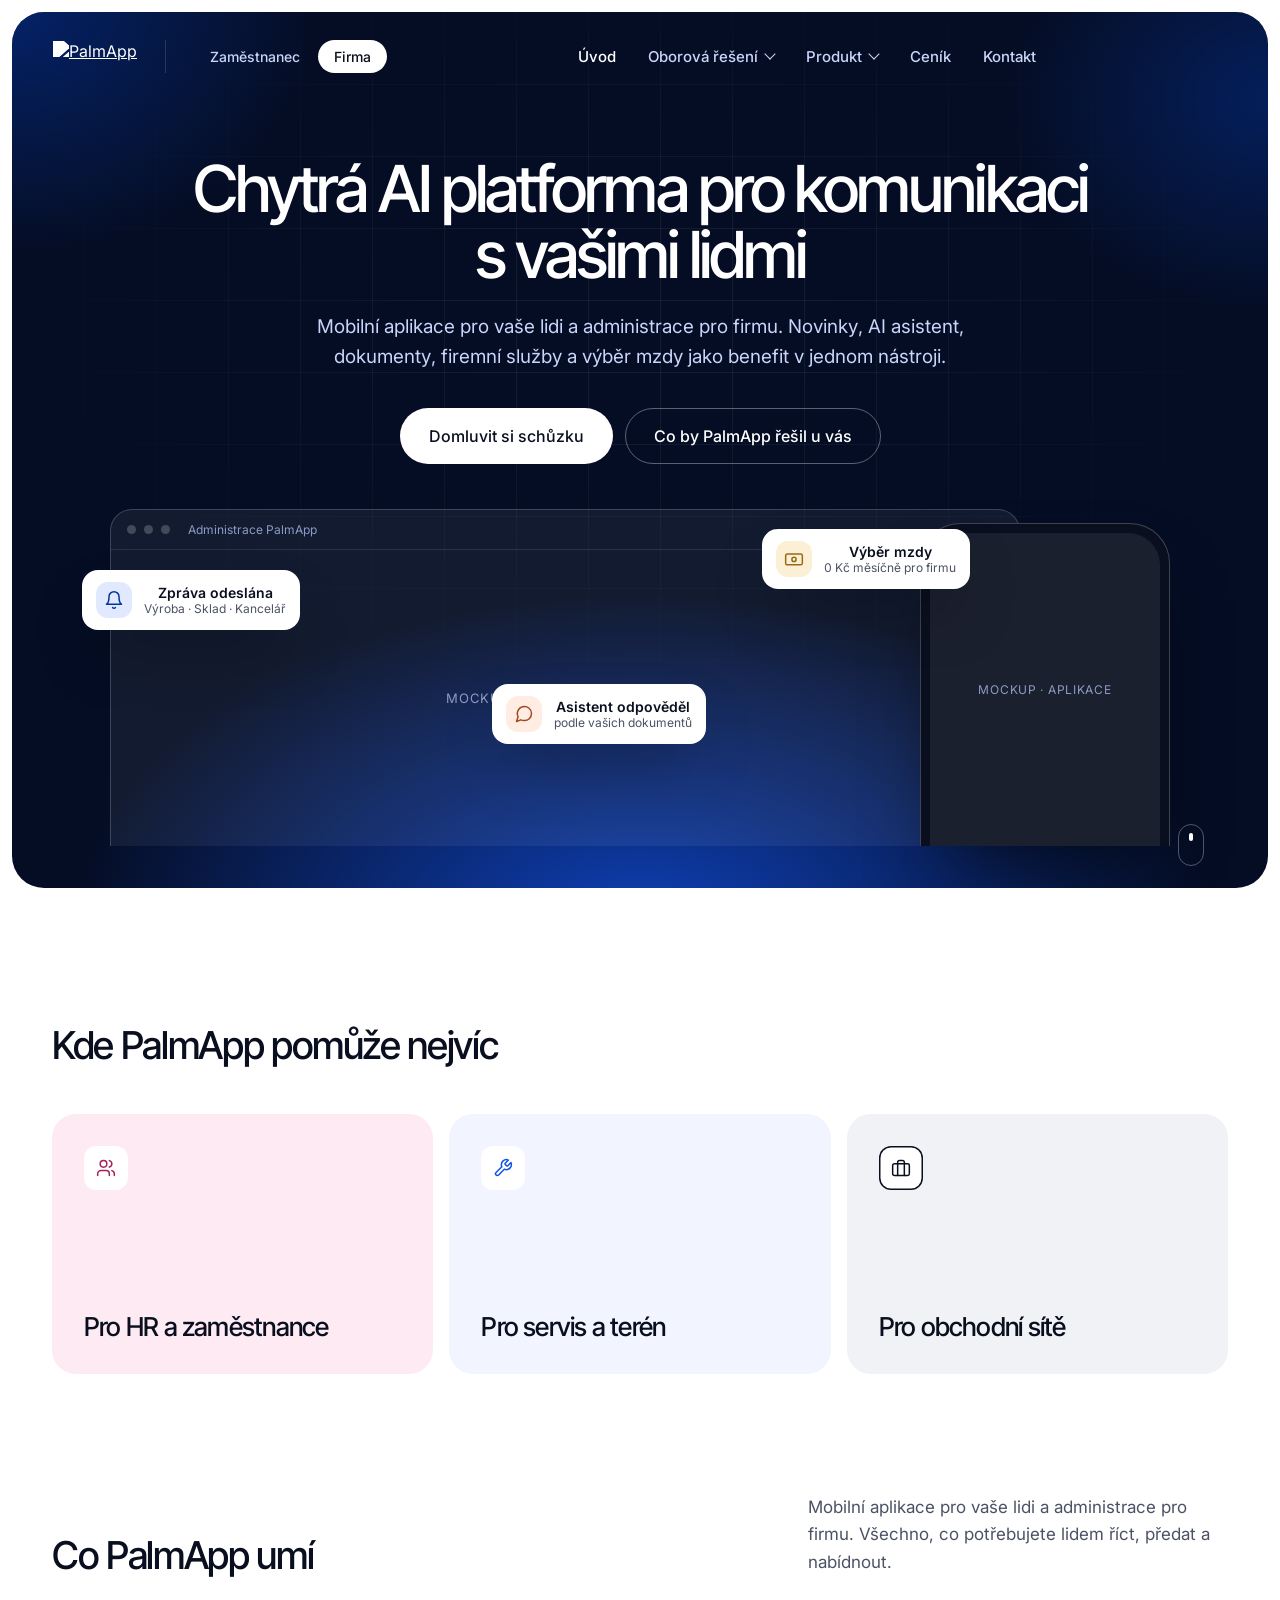
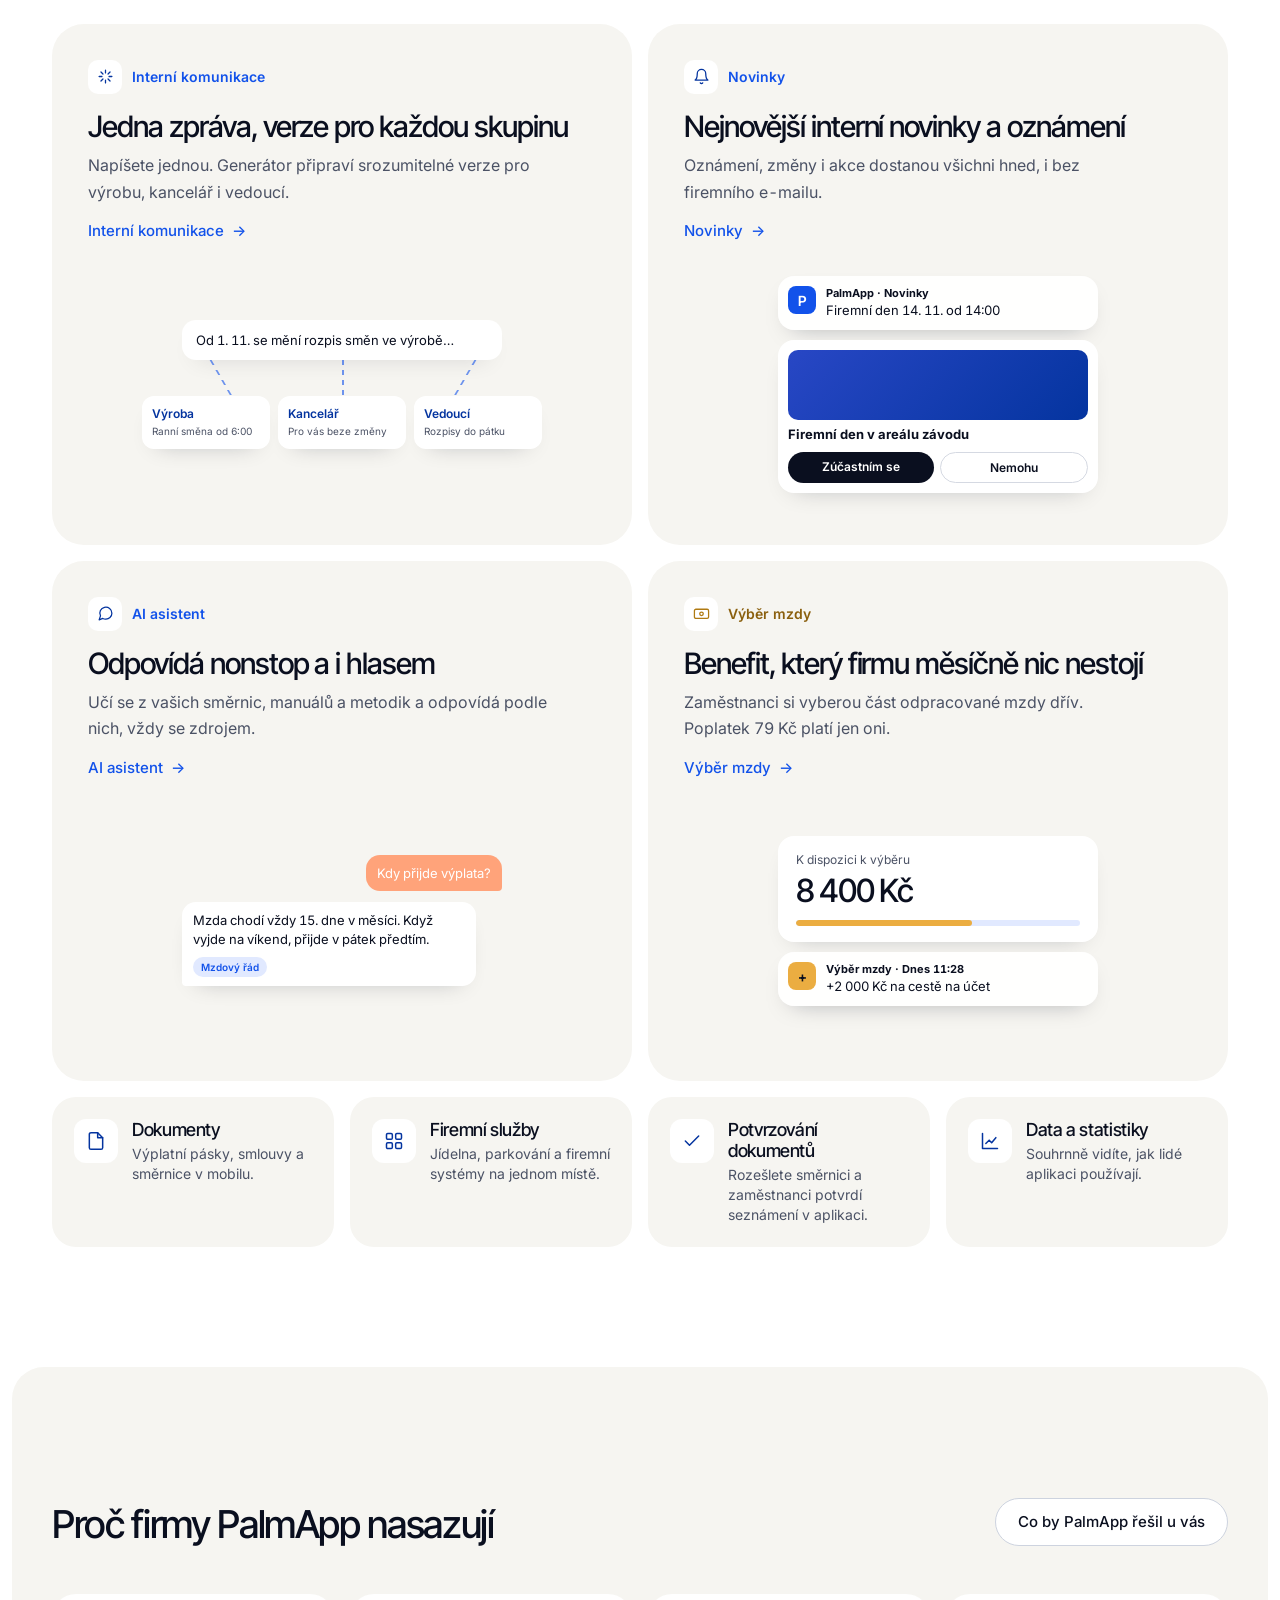
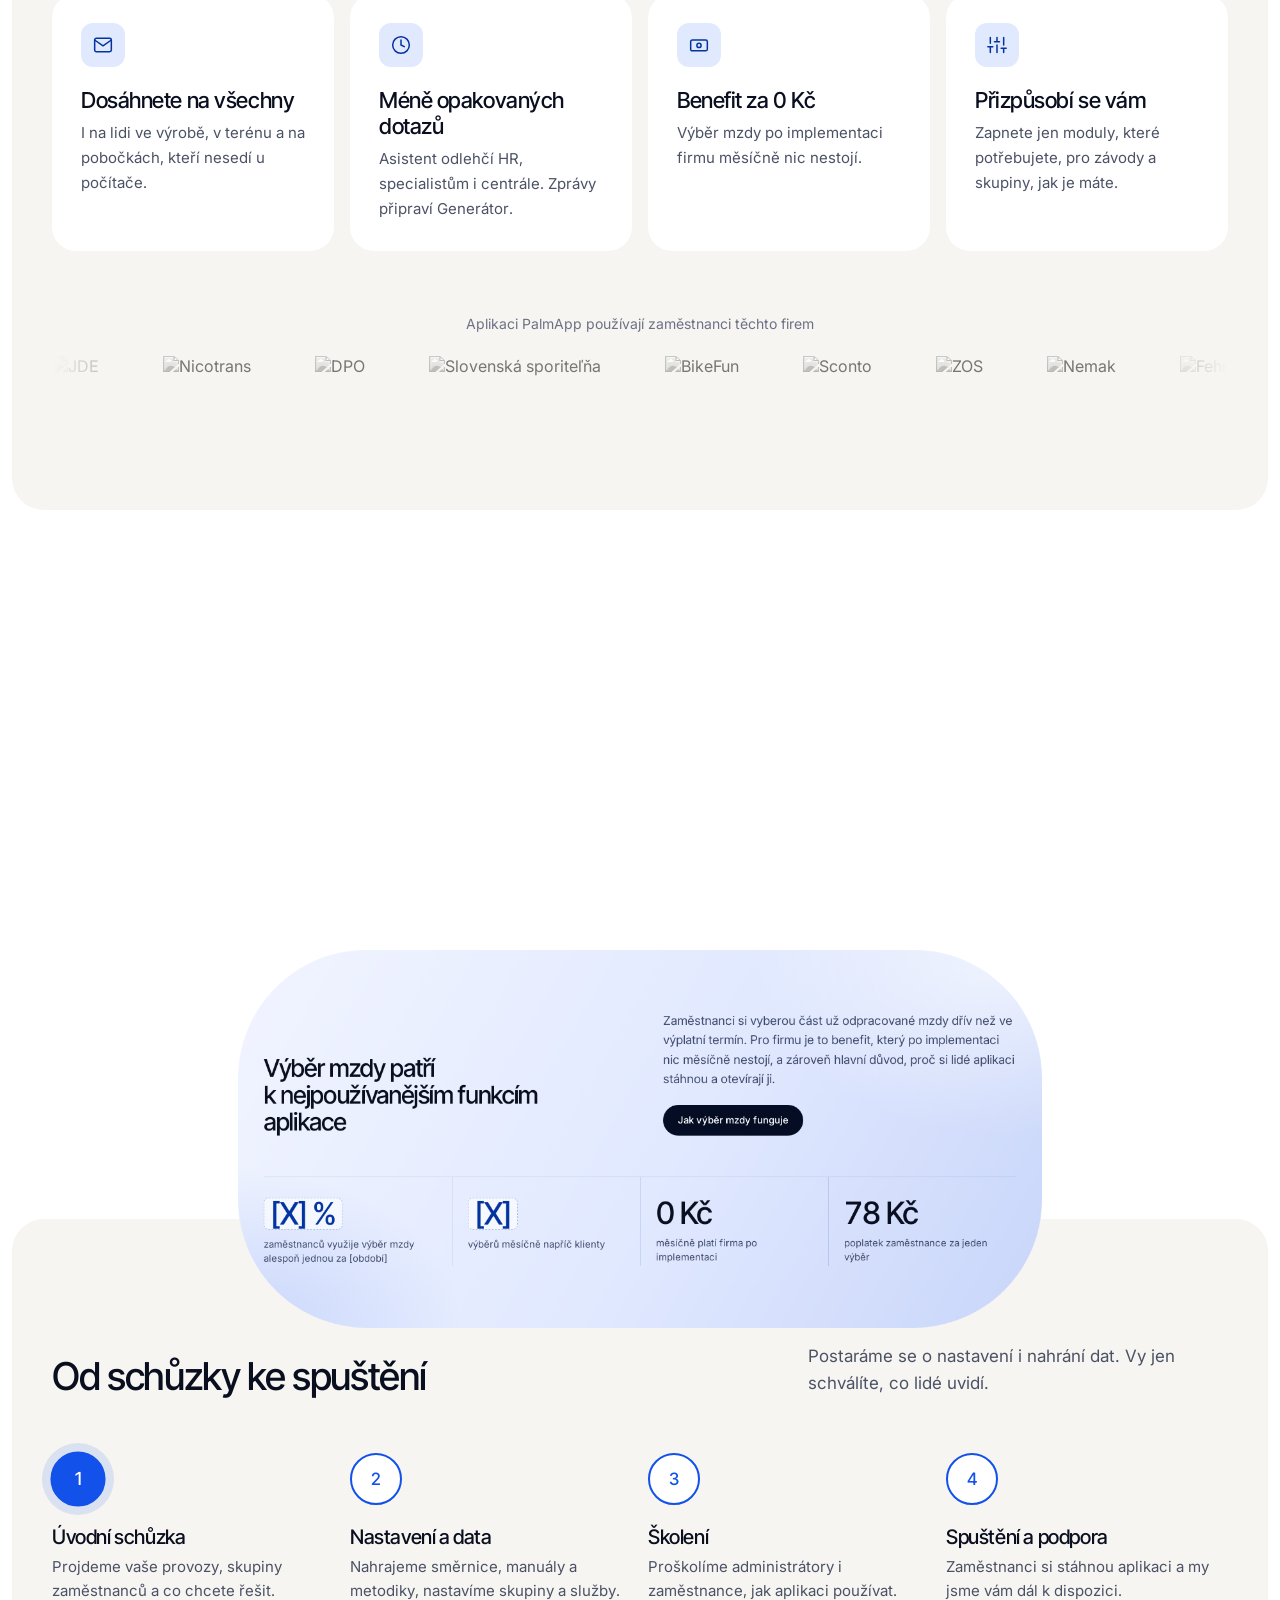
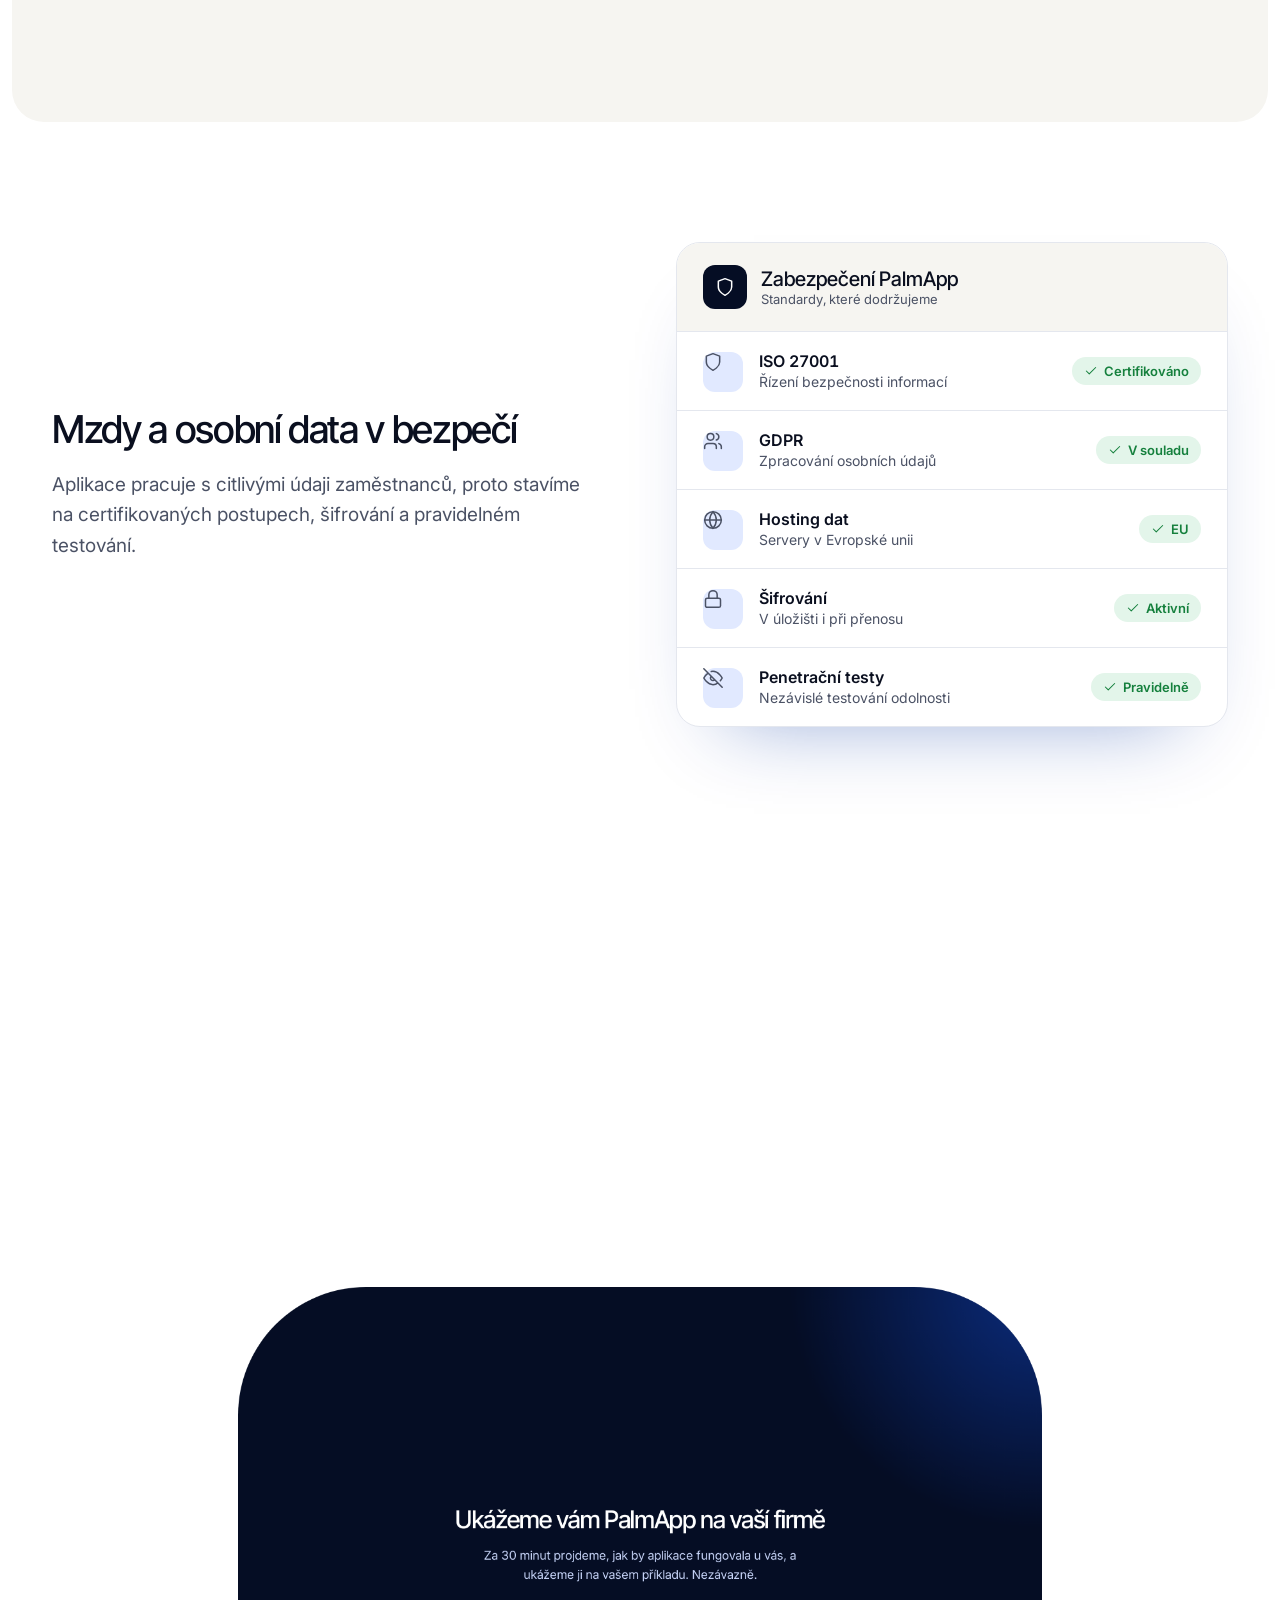
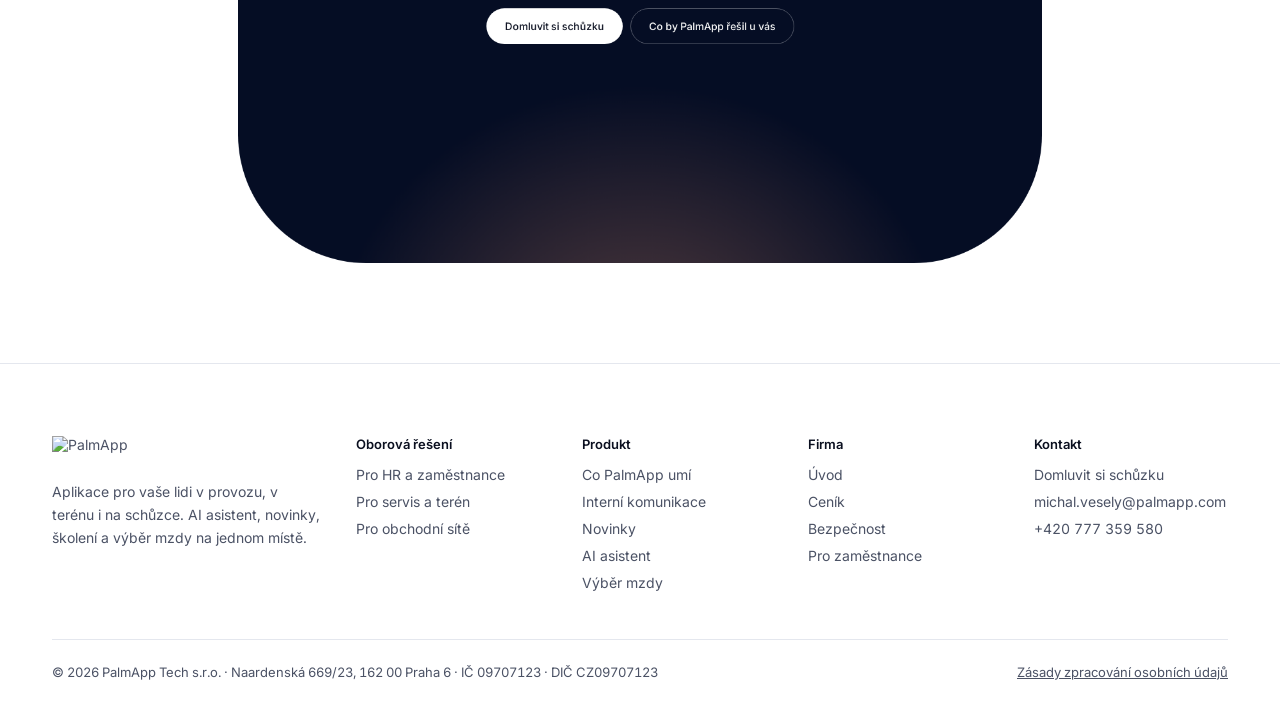
==== index.html @ 98f3781c "Initial commit" ====
<!doctype html>
<html lang="cs">
<head>
<meta charset="utf-8">
<meta name="viewport" content="width=device-width, initial-scale=1, viewport-fit=cover">
<title>PalmApp pro firmy – AI platforma pro komunikaci s vašimi lidmi</title>
<meta name="description" content="Co je PalmApp a jak pomůže vaší firmě: komunikace, AI asistent, dokumenty, služby a výběr mzdy. Pro HR, servis i obchodní sítě.">
<meta name="theme-color" content="#04349F">
<meta property="og:title" content="PalmApp pro firmy – AI platforma pro komunikaci s vašimi lidmi">
<meta property="og:description" content="Co je PalmApp a jak pomůže vaší firmě: komunikace, AI asistent, dokumenty, služby a výběr mzdy. Pro HR, servis i obchodní sítě.">
<meta property="og:image" content="https://www.palmapp.com/og-image.jpg">
<script>document.documentElement.classList.add('js')</script>
<link rel="preconnect" href="https://fonts.googleapis.com">
<link rel="preconnect" href="https://fonts.gstatic.com" crossorigin>
<link rel="stylesheet" href="https://fonts.googleapis.com/css2?family=Inter+Tight:wght@500&family=Inter:wght@400;500;600&display=swap">
<link rel="stylesheet" href="assets/firma.css">
</head>
<body>
<header class="nav" id="nav">
  <div class="nav-inner">
    <div class="nav-left">
      <a href="index.html" aria-label="PalmApp pro firmy – úvod"><img class="logo" src="https://www.palmapp.com/logo.png" alt="PalmApp"></a>
      <nav class="seg" aria-label="Pro koho"><a href="zamestnanec.html">Zaměstnanec</a><a href="index.html" aria-current="page">Firma</a></nav>
    </div>
    <nav aria-label="Hlavní">
      <ul class="menu">
        <li><a class="m" href="index.html" aria-current="page">Úvod</a></li>
        <li class="has-mega"><a class="m m--dd" href="index.html#reseni" data-mega aria-haspopup="true" aria-expanded="false" aria-controls="mega-reseni">Oborová řešení</a>
          <div class="mega mega--seg" id="mega-reseni"><a href="hr.html"><span class="ic ic--pink"><svg class="i" viewBox="0 0 24 24" aria-hidden="true"><path d="M16 21v-2a4 4 0 0 0-4-4H6a4 4 0 0 0-4 4v2"/><circle cx="9" cy="7" r="4"/><path d="M22 21v-2a4 4 0 0 0-3-3.87M16 3.13a4 4 0 0 1 0 7.75"/></svg></span><div><b>Pro HR a zaměstnance</b><small>Komunikace, HR asistent a výběr mzdy</small></div></a><a href="servis.html"><span class="ic ic--seg-blue"><svg class="i" viewBox="0 0 24 24" aria-hidden="true"><path d="M14.7 6.3a1 1 0 0 0 0 1.4l1.6 1.6a1 1 0 0 0 1.4 0l3.8-3.8a6 6 0 0 1-7.9 7.9l-6.9 6.9a2.1 2.1 0 0 1-3-3l6.9-6.9a6 6 0 0 1 7.9-7.9z"/></svg></span><div><b>Pro servis a terén</b><small>Postupy a manuály pro techniky při práci</small></div></a><a href="obchodni-site.html"><span class="ic ic--ring"><svg class="i" viewBox="0 0 24 24" aria-hidden="true"><rect x="2" y="7" width="20" height="14" rx="2"/><path d="M16 21V5a2 2 0 0 0-2-2h-4a2 2 0 0 0-2 2v16"/></svg></span><div><b>Pro obchodní sítě</b><small>Metodiky centrály pro makléře a poradce</small></div></a>
          </div></li>
        <li class="has-mega"><a class="m m--dd" href="index.html#funkce" data-mega aria-haspopup="true" aria-expanded="false" aria-controls="mega-produkt">Produkt</a>
          <div class="mega" id="mega-produkt"><a href="interni-komunikace.html"><span class="ic"><svg class="i" viewBox="0 0 24 24" aria-hidden="true"><path d="M12 3v4M12 17v4M3 12h4M17 12h4M5.6 5.6l2.8 2.8M15.6 15.6l2.8 2.8M5.6 18.4l2.8-2.8M15.6 8.4l2.8-2.8"/></svg></span><div><b>Interní komunikace</b></div></a><a href="novinky.html"><span class="ic"><svg class="i" viewBox="0 0 24 24" aria-hidden="true"><path d="M6 8a6 6 0 0 1 12 0c0 7 3 9 3 9H3s3-2 3-9"/><path d="M10.3 21a1.94 1.94 0 0 0 3.4 0"/></svg></span><div><b>Novinky</b></div></a><a href="ai-asistent.html"><span class="ic"><svg class="i" viewBox="0 0 24 24" aria-hidden="true"><path d="M21 11.5a8.4 8.4 0 0 1-9 8.4 8.5 8.5 0 0 1-3.8-.9L3 21l1.9-5.7a8.5 8.5 0 1 1 16.1-3.8z"/></svg></span><div><b>AI asistent</b></div></a><a href="vyber-mzdy.html"><span class="ic"><svg class="i" viewBox="0 0 24 24" aria-hidden="true"><rect x="2" y="6" width="20" height="13" rx="2"/><circle cx="12" cy="12.5" r="2.5"/></svg></span><div><b>Výběr mzdy</b></div></a>
          </div></li>
        <li><a class="m" href="cenik.html">Ceník</a></li>
        <li><a class="m" href="kontakt.html">Kontakt</a></li>
      </ul>
    </nav>
    <div class="nav-right">
      <span class="nav-cta"><a class="btn btn--white" href="kontakt.html" tabindex="-1">Domluvit si schůzku</a></span>
      <button class="burger" type="button" aria-label="Menu" aria-expanded="false" aria-controls="drawer"><span></span></button>
    </div>
  </div>
</header>
<div class="drawer" id="drawer">
  <div class="seg-m"><a href="zamestnanec.html">Zaměstnanec</a><a href="index.html" aria-current="page">Firma</a></div>
  <a href="index.html"><span class="ic"><svg class="i" viewBox="0 0 24 24" aria-hidden="true"><rect x="5" y="2" width="14" height="20" rx="3"/><path d="M11 18h2"/></svg></span>Úvod</a>
  <h5>Oborová řešení</h5><a href="hr.html"><span class="ic ic--pink"><svg class="i" viewBox="0 0 24 24" aria-hidden="true"><path d="M16 21v-2a4 4 0 0 0-4-4H6a4 4 0 0 0-4 4v2"/><circle cx="9" cy="7" r="4"/><path d="M22 21v-2a4 4 0 0 0-3-3.87M16 3.13a4 4 0 0 1 0 7.75"/></svg></span>Pro HR a zaměstnance</a><a href="servis.html"><span class="ic ic--seg-blue"><svg class="i" viewBox="0 0 24 24" aria-hidden="true"><path d="M14.7 6.3a1 1 0 0 0 0 1.4l1.6 1.6a1 1 0 0 0 1.4 0l3.8-3.8a6 6 0 0 1-7.9 7.9l-6.9 6.9a2.1 2.1 0 0 1-3-3l6.9-6.9a6 6 0 0 1 7.9-7.9z"/></svg></span>Pro servis a terén</a><a href="obchodni-site.html"><span class="ic ic--ring"><svg class="i" viewBox="0 0 24 24" aria-hidden="true"><rect x="2" y="7" width="20" height="14" rx="2"/><path d="M16 21V5a2 2 0 0 0-2-2h-4a2 2 0 0 0-2 2v16"/></svg></span>Pro obchodní sítě</a>
  <h5>Produkt</h5><a href="interni-komunikace.html"><span class="ic"><svg class="i" viewBox="0 0 24 24" aria-hidden="true"><path d="M12 3v4M12 17v4M3 12h4M17 12h4M5.6 5.6l2.8 2.8M15.6 15.6l2.8 2.8M5.6 18.4l2.8-2.8M15.6 8.4l2.8-2.8"/></svg></span>Interní komunikace</a><a href="novinky.html"><span class="ic"><svg class="i" viewBox="0 0 24 24" aria-hidden="true"><path d="M6 8a6 6 0 0 1 12 0c0 7 3 9 3 9H3s3-2 3-9"/><path d="M10.3 21a1.94 1.94 0 0 0 3.4 0"/></svg></span>Novinky</a><a href="ai-asistent.html"><span class="ic"><svg class="i" viewBox="0 0 24 24" aria-hidden="true"><path d="M21 11.5a8.4 8.4 0 0 1-9 8.4 8.5 8.5 0 0 1-3.8-.9L3 21l1.9-5.7a8.5 8.5 0 1 1 16.1-3.8z"/></svg></span>AI asistent</a><a href="vyber-mzdy.html"><span class="ic"><svg class="i" viewBox="0 0 24 24" aria-hidden="true"><rect x="2" y="6" width="20" height="13" rx="2"/><circle cx="12" cy="12.5" r="2.5"/></svg></span>Výběr mzdy</a>
  <h5>Další</h5>
  <a href="cenik.html"><span class="ic"><svg class="i" viewBox="0 0 24 24" aria-hidden="true"><path d="M4 21v-7M4 10V3M12 21v-9M12 8V3M20 21v-5M20 12V3M1 14h6M9 8h6M17 16h6"/></svg></span>Ceník</a>
  <a href="kontakt.html"><span class="ic"><svg class="i" viewBox="0 0 24 24" aria-hidden="true"><rect x="2" y="4" width="20" height="16" rx="2"/><path d="m22 6-10 7L2 6"/></svg></span>Kontakt</a>
  <a class="btn btn--primary btn--lg" href="kontakt.html">Domluvit si schůzku</a>
</div>
<main>
<!-- ============ HERO ============ -->
<section class="fhero-sec" id="top">
  <div class="dark fhero" id="hero">
    <div class="glow" aria-hidden="true"></div>
    <div class="gridlines" aria-hidden="true"></div>
    <div class="fhero-copy">
      <h1 data-reveal>Chytrá AI platforma pro komunikaci s&nbsp;vašimi lidmi</h1>
      <p class="sub" data-reveal style="--d:140ms">Mobilní aplikace pro vaše lidi a administrace pro firmu. Novinky, AI asistent, dokumenty, firemní služby a výběr mzdy jako benefit v jednom nástroji.</p>
      <div class="fhero-ctas" data-reveal style="--d:260ms"><a class="btn btn--white" href="kontakt.html">Domluvit si schůzku</a><a class="btn btn--ghost-w" href="cenik.html">Co by PalmApp řešil u vás</a></div>
    </div>
    <div class="fstage">
      <div class="fstage-admin" data-reveal="rise" style="--d:300ms"><div class="fstage-bar"><i></i><i></i><i></i><span>Administrace PalmApp</span></div><div class="fstage-ph">Mockup · Administrace pro HR</div></div>
      <div class="fstage-phone" data-reveal="rise" style="--d:450ms"><div>Mockup · Aplikace</div></div>
      <div class="fw fw--1" aria-hidden="true"><div data-reveal style="--d:900ms"><div class="chip-float"><span class="ic"><svg class="i" viewBox="0 0 24 24" aria-hidden="true"><path d="M6 8a6 6 0 0 1 12 0c0 7 3 9 3 9H3s3-2 3-9"/><path d="M10.3 21a1.94 1.94 0 0 0 3.4 0"/></svg></span><div><b>Zpráva odeslána</b><small>Výroba · Sklad · Kancelář</small></div></div></div></div>
      <div class="fw fw--2" aria-hidden="true"><div data-reveal style="--d:1100ms"><div class="chip-float" style="animation-delay:-2.3s"><span class="ic"><svg class="i" viewBox="0 0 24 24" aria-hidden="true"><path d="M21 11.5a8.4 8.4 0 0 1-9 8.4 8.5 8.5 0 0 1-3.8-.9L3 21l1.9-5.7a8.5 8.5 0 1 1 16.1-3.8z"/></svg></span><div><b>Asistent odpověděl</b><small>podle vašich dokumentů</small></div></div></div></div>
      <div class="fw fw--3" aria-hidden="true"><div data-reveal style="--d:1300ms"><div class="chip-float" style="animation-delay:-4.6s"><span class="ic ic--gold"><svg class="i" viewBox="0 0 24 24" aria-hidden="true"><rect x="2" y="6" width="20" height="13" rx="2"/><circle cx="12" cy="12.5" r="2.5"/></svg></span><div><b>Výběr mzdy</b><small>0 Kč měsíčně pro firmu</small></div></div></div></div>
    </div>
    <div class="scroll-hint" aria-hidden="true"></div>
  </div>
</section>

<!-- ============ KDE PALMAPP POMŮŽE NEJVÍC ============ -->
<section class="section" id="reseni" style="padding-bottom:0">
  <div class="wrap">
    <div class="head" data-reveal><div><h2 class="h2">Kde PalmApp pomůže nejvíc</h2></div></div>
    <div class="segbox-grid"><a class="segbox segbox--v2 segbox--pink" href="hr.html" data-reveal style="--d:0ms"><span class="ic ic--pink"><svg class="i" viewBox="0 0 24 24" aria-hidden="true"><path d="M16 21v-2a4 4 0 0 0-4-4H6a4 4 0 0 0-4 4v2"/><circle cx="9" cy="7" r="4"/><path d="M22 21v-2a4 4 0 0 0-3-3.87M16 3.13a4 4 0 0 1 0 7.75"/></svg></span><span class="segbox-arr" aria-hidden="true"><svg class="i" viewBox="0 0 24 24"><path d="M7 17 17 7M8 7h9v9"/></svg></span><div class="h4">Pro HR a zaměstnance</div></a><a class="segbox segbox--v2 segbox--blue" href="servis.html" data-reveal style="--d:90ms"><span class="ic ic--seg-blue"><svg class="i" viewBox="0 0 24 24" aria-hidden="true"><path d="M14.7 6.3a1 1 0 0 0 0 1.4l1.6 1.6a1 1 0 0 0 1.4 0l3.8-3.8a6 6 0 0 1-7.9 7.9l-6.9 6.9a2.1 2.1 0 0 1-3-3l6.9-6.9a6 6 0 0 1 7.9-7.9z"/></svg></span><span class="segbox-arr" aria-hidden="true"><svg class="i" viewBox="0 0 24 24"><path d="M7 17 17 7M8 7h9v9"/></svg></span><div class="h4">Pro servis a terén</div></a><a class="segbox segbox--v2 segbox--white" href="obchodni-site.html" data-reveal style="--d:180ms"><span class="ic ic--ring"><svg class="i" viewBox="0 0 24 24" aria-hidden="true"><rect x="2" y="7" width="20" height="14" rx="2"/><path d="M16 21V5a2 2 0 0 0-2-2h-4a2 2 0 0 0-2 2v16"/></svg></span><span class="segbox-arr" aria-hidden="true"><svg class="i" viewBox="0 0 24 24"><path d="M7 17 17 7M8 7h9v9"/></svg></span><div class="h4">Pro obchodní sítě</div></a></div>
  </div>
</section>

<!-- ============ CO PALMAPP UMÍ ============ -->
<section class="section" id="funkce">
  <div class="wrap">
    <div class="head" data-reveal>
      <div><h2 class="h2">Co PalmApp umí</h2></div>
      <p class="lead">Mobilní aplikace pro vaše lidi a administrace pro firmu. Všechno, co potřebujete lidem říct, předat a nabídnout.</p>
    </div>
    <div class="fgrid">
      <a class="fcard fcard--a" href="interni-komunikace.html" data-reveal>
        <div class="fcard-txt"><span class="fcard-k"><span class="ic"><svg class="i" viewBox="0 0 24 24" aria-hidden="true"><path d="M12 3v4M12 17v4M3 12h4M17 12h4M5.6 5.6l2.8 2.8M15.6 15.6l2.8 2.8M5.6 18.4l2.8-2.8M15.6 8.4l2.8-2.8"/></svg></span>Interní komunikace</span><h3 class="h3">Jedna zpráva, verze pro každou skupinu</h3><p class="p">Napíšete jednou. Generátor připraví srozumitelné verze pro výrobu, kancelář i vedoucí.</p><span class="link-arrow">Interní komunikace</span></div>
        <div class="fviz"><div class="fv-ik"><div class="fv-msg">Od 1. 11. se mění rozpis směn ve výrobě…</div><div class="fv-split"><i></i><i></i><i></i></div><div class="fv-vers"><span class="mu-pop">Výroba<small>Ranní směna od 6:00</small></span><span class="mu-pop2">Kancelář<small>Pro vás beze změny</small></span><span class="mu-pop3">Vedoucí<small>Rozpisy do pátku</small></span></div></div></div>
      </a>
      <a class="fcard fcard--b" href="novinky.html" data-reveal>
        <div class="fcard-txt"><span class="fcard-k"><span class="ic"><svg class="i" viewBox="0 0 24 24" aria-hidden="true"><path d="M6 8a6 6 0 0 1 12 0c0 7 3 9 3 9H3s3-2 3-9"/><path d="M10.3 21a1.94 1.94 0 0 0 3.4 0"/></svg></span>Novinky</span><h3 class="h3">Nejnovější interní novinky a oznámení</h3><p class="p">Oznámení, změny i akce dostanou všichni hned, i bez firemního e-mailu.</p><span class="link-arrow">Novinky</span></div>
        <div class="fviz"><div class="fv-stack"><div class="mu-notif mu-pop"><div class="mu-app">P</div><div><b>PalmApp · Novinky</b><span>Firemní den 14. 11. od 14:00</span></div></div><div class="mu-card mu-pop2"><div class="mu-img"></div><b>Firemní den v areálu závodu</b><div class="fv-rsvp"><span>Zúčastním se</span><span class="o">Nemohu</span></div></div></div></div>
      </a>
      <a class="fcard fcard--c" href="ai-asistent.html" data-reveal>
        <div class="fcard-txt"><span class="fcard-k"><span class="ic"><svg class="i" viewBox="0 0 24 24" aria-hidden="true"><path d="M21 11.5a8.4 8.4 0 0 1-9 8.4 8.5 8.5 0 0 1-3.8-.9L3 21l1.9-5.7a8.5 8.5 0 1 1 16.1-3.8z"/></svg></span>AI asistent</span><h3 class="h3">Odpovídá nonstop a i hlasem</h3><p class="p">Učí se z vašich směrnic, manuálů a metodik a odpovídá podle nich, vždy se zdrojem.</p><span class="link-arrow">AI asistent</span></div>
        <div class="fviz"><div class="fv-stack mu-chat"><div class="mu-q mu-pop">Kdy přijde výplata?</div><div class="mu-a mu-pop2">Mzda chodí vždy 15. dne v měsíci. Když vyjde na víkend, přijde v pátek předtím.<span class="mu-src">Mzdový řád</span></div></div></div>
      </a>
      <a class="fcard fcard--d fcard--gold" href="vyber-mzdy.html" data-reveal>
        <div class="fcard-txt"><span class="fcard-k"><span class="ic"><svg class="i" viewBox="0 0 24 24" aria-hidden="true"><rect x="2" y="6" width="20" height="13" rx="2"/><circle cx="12" cy="12.5" r="2.5"/></svg></span>Výběr mzdy</span><h3 class="h3">Benefit, který firmu měsíčně nic nestojí</h3><p class="p">Zaměstnanci si vyberou část odpracované mzdy dřív. Poplatek 79 Kč platí jen oni.</p><span class="link-arrow">Výběr mzdy</span></div>
        <div class="fviz"><div class="fv-stack"><div class="fv-bal mu-pop"><small>K dispozici k výběru</small><b>8 400 Kč</b><div class="fv-bar"><i></i></div></div><div class="mu-notif mu-pop2"><div class="mu-app" style="background:var(--gold);color:var(--ink)">+</div><div><b>Výběr mzdy · Dnes 11:28</b><span>+2 000 Kč na cestě na účet</span></div></div></div></div>
      </a>
    </div>
    <div class="fsmall"><div class="fs" data-reveal style="--d:0ms"><span class="ic"><svg class="i" viewBox="0 0 24 24" aria-hidden="true"><path d="M14 2H6a2 2 0 0 0-2 2v16a2 2 0 0 0 2 2h12a2 2 0 0 0 2-2V8z"/><path d="M14 2v6h6"/></svg></span><div><b>Dokumenty</b><small>Výplatní pásky, smlouvy a směrnice v mobilu.</small></div></div><div class="fs" data-reveal style="--d:80ms"><span class="ic"><svg class="i" viewBox="0 0 24 24" aria-hidden="true"><rect x="3" y="3" width="7" height="7" rx="1.5"/><rect x="14" y="3" width="7" height="7" rx="1.5"/><rect x="3" y="14" width="7" height="7" rx="1.5"/><rect x="14" y="14" width="7" height="7" rx="1.5"/></svg></span><div><b>Firemní služby</b><small>Jídelna, parkování a firemní systémy na jednom místě.</small></div></div><div class="fs" data-reveal style="--d:160ms"><span class="ic"><svg class="i" viewBox="0 0 24 24" aria-hidden="true"><path d="M20 6 9 17l-5-5"/></svg></span><div><b>Potvrzování dokumentů</b><small>Rozešlete směrnici a zaměstnanci potvrdí seznámení v aplikaci.</small></div></div><div class="fs" data-reveal style="--d:240ms"><span class="ic"><svg class="i" viewBox="0 0 24 24" aria-hidden="true"><path d="M3 3v18h18"/><path d="M7 15l4-4 3 3 5-6"/></svg></span><div><b>Data a statistiky</b><small>Souhrnně vidíte, jak lidé aplikaci používají.</small></div></div></div>
  </div>
</section>

<!-- ============ PROČ PALMAPP ============ -->
<section class="section section--sand" id="proc">
  <div class="wrap">
    <div class="head" data-reveal>
      <div><h2 class="h2">Proč firmy PalmApp nasazují</h2></div>
      <a class="btn btn--line" href="cenik.html">Co by PalmApp řešil u vás</a>
    </div>
    <div class="grid-4" style="margin-top:48px"><div class="card" data-reveal style="--d:0ms;border-color:transparent"><span class="ic"><svg class="i" viewBox="0 0 24 24" aria-hidden="true"><rect x="2" y="4" width="20" height="16" rx="2"/><path d="m22 6-10 7L2 6"/></svg></span><div class="h4">Dosáhnete na všechny</div><p class="p">I na lidi ve výrobě, v terénu a na pobočkách, kteří nesedí u počítače.</p></div><div class="card" data-reveal style="--d:90ms;border-color:transparent"><span class="ic"><svg class="i" viewBox="0 0 24 24" aria-hidden="true"><circle cx="12" cy="12" r="10"/><path d="M12 6v6l4 2"/></svg></span><div class="h4">Méně opakovaných dotazů</div><p class="p">Asistent odlehčí HR, specialistům i centrále. Zprávy připraví Generátor.</p></div><div class="card" data-reveal style="--d:180ms;border-color:transparent"><span class="ic"><svg class="i" viewBox="0 0 24 24" aria-hidden="true"><rect x="2" y="6" width="20" height="13" rx="2"/><circle cx="12" cy="12.5" r="2.5"/></svg></span><div class="h4">Benefit za 0 Kč</div><p class="p">Výběr mzdy po implementaci firmu měsíčně nic nestojí.</p></div><div class="card" data-reveal style="--d:270ms;border-color:transparent"><span class="ic"><svg class="i" viewBox="0 0 24 24" aria-hidden="true"><path d="M4 21v-7M4 10V3M12 21v-9M12 8V3M20 21v-5M20 12V3M1 14h6M9 8h6M17 16h6"/></svg></span><div class="h4">Přizpůsobí se vám</div><p class="p">Zapnete jen moduly, které potřebujete, pro závody a skupiny, jak je máte.</p></div></div>
    <div class="logos" style="padding:64px 0 0"><p>Aplikaci PalmApp používají zaměstnanci těchto firem</p><div class="marquee"><div class="marquee-track"><img src="https://www.palmapp.com/assets/3100095e-e0ee-43ae-9bdc-5f81f69084e3.webp" alt="JDE" loading="lazy"><img src="https://www.palmapp.com/assets/556f0570-c4ca-478e-816a-ba3559b29dd5.webp" alt="Nicotrans" loading="lazy"><img src="https://www.palmapp.com/assets/9ee804b5-f9f1-482f-85a9-7aef796e3e11.webp" alt="DPO" loading="lazy"><img src="https://www.palmapp.com/assets/37e1b5e9-682c-40b5-baf3-0dcf240400bd.webp" alt="Slovenská sporiteľňa" loading="lazy"><img src="https://www.palmapp.com/assets/74000318-383a-4045-8685-4c3657f08678.webp" alt="BikeFun" loading="lazy"><img src="https://www.palmapp.com/assets/7409fcc0-c4b0-4a95-b964-c3c0de43889e.webp" alt="Sconto" loading="lazy"><img src="https://www.palmapp.com/assets/5e772eb8-1fa0-47e2-b330-879807d615ee.webp" alt="ZOS" loading="lazy"><img src="https://www.palmapp.com/assets/52ac8dfe-9b30-4adb-99db-5d0dffba0b0a.webp" alt="Nemak" loading="lazy"><img src="https://www.palmapp.com/assets/f633bfc2-bb86-44ce-aafb-0be4e3dae711.webp" alt="Fehrer" loading="lazy"><img src="https://www.palmapp.com/assets/3d6c4ee7-ef4d-43fc-8328-14ebf5bedb05.webp" alt="Zoeller Systems" loading="lazy"><img src="https://www.palmapp.com/assets/58459669-ed7a-4868-a93a-6273ec83a0b1.webp" alt="Hermes Fulfilment" loading="lazy"><img src="https://www.palmapp.com/assets/3100095e-e0ee-43ae-9bdc-5f81f69084e3.webp" alt="" aria-hidden="true" loading="lazy"><img src="https://www.palmapp.com/assets/556f0570-c4ca-478e-816a-ba3559b29dd5.webp" alt="" aria-hidden="true" loading="lazy"><img src="https://www.palmapp.com/assets/9ee804b5-f9f1-482f-85a9-7aef796e3e11.webp" alt="" aria-hidden="true" loading="lazy"><img src="https://www.palmapp.com/assets/37e1b5e9-682c-40b5-baf3-0dcf240400bd.webp" alt="" aria-hidden="true" loading="lazy"><img src="https://www.palmapp.com/assets/74000318-383a-4045-8685-4c3657f08678.webp" alt="" aria-hidden="true" loading="lazy"><img src="https://www.palmapp.com/assets/7409fcc0-c4b0-4a95-b964-c3c0de43889e.webp" alt="" aria-hidden="true" loading="lazy"><img src="https://www.palmapp.com/assets/5e772eb8-1fa0-47e2-b330-879807d615ee.webp" alt="" aria-hidden="true" loading="lazy"><img src="https://www.palmapp.com/assets/52ac8dfe-9b30-4adb-99db-5d0dffba0b0a.webp" alt="" aria-hidden="true" loading="lazy"><img src="https://www.palmapp.com/assets/f633bfc2-bb86-44ce-aafb-0be4e3dae711.webp" alt="" aria-hidden="true" loading="lazy"><img src="https://www.palmapp.com/assets/3d6c4ee7-ef4d-43fc-8328-14ebf5bedb05.webp" alt="" aria-hidden="true" loading="lazy"><img src="https://www.palmapp.com/assets/58459669-ed7a-4868-a93a-6273ec83a0b1.webp" alt="" aria-hidden="true" loading="lazy"></div></div></div>
  </div>
</section>

<!-- ============ VÝBĚR MZDY BAND ============ -->
<section class="inset" style="margin-top:var(--pad)">
  <div class="band" data-curtain>
    <div class="wrap">
      <div class="split" style="align-items:end">
        <div data-reveal><h2 class="h2">Výběr mzdy patří k&nbsp;nejpoužívanějším funkcím aplikace</h2></div>
        <div data-reveal style="--d:100ms"><p class="lead">Zaměstnanci si vyberou část už odpracované mzdy dřív než ve výplatní termín. Pro firmu je to benefit, který po implementaci nic měsíčně nestojí, a zároveň hlavní důvod, proč si lidé aplikaci stáhnou a otevírají ji.</p><a class="btn btn--white" style="margin-top:24px" href="vyber-mzdy.html">Jak výběr mzdy funguje</a></div>
      </div>
      <div class="stats" style="margin-top:64px">
        <div class="stat" data-reveal><div class="n"><span class="ph-num">[X] %</span></div><div class="d">zaměstnanců využije výběr mzdy alespoň jednou za [období]</div></div>
        <div class="stat" data-reveal style="--d:90ms"><div class="n"><span class="ph-num">[X]</span></div><div class="d">výběrů měsíčně napříč klienty</div></div>
        <div class="stat" data-reveal style="--d:180ms"><div class="n"><span data-count="0">0</span> Kč</div><div class="d">měsíčně platí firma po implementaci</div></div>
        <div class="stat" data-reveal style="--d:270ms"><div class="n"><span data-count="79">79</span> Kč</div><div class="d">poplatek zaměstnance za jeden výběr</div></div>
      </div>
    </div>
  </div>
</section>

<!-- ============ IMPLEMENTACE ============ -->
<section class="section section--sand">
  <div class="wrap">
    <div class="head" data-reveal>
      <div><h2 class="h2">Od schůzky ke spuštění</h2></div>
      <p class="lead">Postaráme se o nastavení i nahrání dat. Vy jen schválíte, co lidé uvidí.</p>
    </div>
    <div class="tl" data-tlscroll>
      <div class="st" data-n="1"><b>Úvodní schůzka</b><span>Projdeme vaše provozy, skupiny zaměstnanců a co chcete řešit.</span></div>
      <div class="st" data-n="2"><b>Nastavení a data</b><span>Nahrajeme směrnice, manuály a metodiky, nastavíme skupiny a služby.</span></div>
      <div class="st" data-n="3"><b>Školení</b><span>Proškolíme administrátory i zaměstnance, jak aplikaci používat.</span></div>
      <div class="st" data-n="4"><b>Spuštění a podpora</b><span>Zaměstnanci si stáhnou aplikaci a my jsme vám dál k dispozici.</span></div>
    </div>
  </div>
</section>

<!-- ============ BEZPEČNOST ============ -->
<section class="section" id="bezpecnost">
  <div class="wrap">
    <div class="split">
      <div data-reveal>
        <h2 class="h2">Mzdy a osobní data v&nbsp;bezpečí</h2>
        <p class="lead" style="margin-top:20px">Aplikace pracuje s citlivými údaji zaměstnanců, proto stavíme na certifikovaných postupech, šifrování a pravidelném testování.</p>
      </div>
      <div class="secpanel" data-reveal style="--d:120ms">
        <div class="secpanel-head"><span class="ic"><svg class="i" viewBox="0 0 24 24" aria-hidden="true"><path d="M12 22s8-4 8-10V5l-8-3-8 3v7c0 6 8 10 8 10"/></svg></span><div><b>Zabezpečení PalmApp</b><small>Standardy, které dodržujeme</small></div></div>
        <div class="secrow" style="--d:200ms"><span class="ic"><svg class="i" viewBox="0 0 24 24" aria-hidden="true"><path d="M12 22s8-4 8-10V5l-8-3-8 3v7c0 6 8 10 8 10"/></svg></span><div><b>ISO 27001</b><span>Řízení bezpečnosti informací</span></div><em><svg class="i" viewBox="0 0 24 24" aria-hidden="true"><path d="M20 6 9 17l-5-5"/></svg>Certifikováno</em></div>
        <div class="secrow" style="--d:320ms"><span class="ic"><svg class="i" viewBox="0 0 24 24" aria-hidden="true"><path d="M16 21v-2a4 4 0 0 0-4-4H6a4 4 0 0 0-4 4v2"/><circle cx="9" cy="7" r="4"/><path d="M22 21v-2a4 4 0 0 0-3-3.87M16 3.13a4 4 0 0 1 0 7.75"/></svg></span><div><b>GDPR</b><span>Zpracování osobních údajů</span></div><em><svg class="i" viewBox="0 0 24 24" aria-hidden="true"><path d="M20 6 9 17l-5-5"/></svg>V souladu</em></div>
        <div class="secrow" style="--d:440ms"><span class="ic"><svg class="i" viewBox="0 0 24 24" aria-hidden="true"><circle cx="12" cy="12" r="10"/><path d="M2 12h20M12 2a15.3 15.3 0 0 1 4 10 15.3 15.3 0 0 1-4 10 15.3 15.3 0 0 1-4-10 15.3 15.3 0 0 1 4-10z"/></svg></span><div><b>Hosting dat</b><span>Servery v Evropské unii</span></div><em><svg class="i" viewBox="0 0 24 24" aria-hidden="true"><path d="M20 6 9 17l-5-5"/></svg>EU</em></div>
        <div class="secrow" style="--d:560ms"><span class="ic"><svg class="i" viewBox="0 0 24 24" aria-hidden="true"><rect x="3" y="11" width="18" height="11" rx="2"/><path d="M7 11V7a5 5 0 0 1 10 0v4"/></svg></span><div><b>Šifrování</b><span>V úložišti i při přenosu</span></div><em><svg class="i" viewBox="0 0 24 24" aria-hidden="true"><path d="M20 6 9 17l-5-5"/></svg>Aktivní</em></div>
        <div class="secrow" style="--d:680ms"><span class="ic"><svg class="i" viewBox="0 0 24 24" aria-hidden="true"><path d="M17.94 17.94A10.07 10.07 0 0 1 12 20c-7 0-11-8-11-8a18.45 18.45 0 0 1 5.06-5.94M9.9 4.24A9.12 9.12 0 0 1 12 4c7 0 11 8 11 8a18.5 18.5 0 0 1-2.16 3.19m-6.72-1.07a3 3 0 1 1-4.24-4.24M1 1l22 22"/></svg></span><div><b>Penetrační testy</b><span>Nezávislé testování odolnosti</span></div><em><svg class="i" viewBox="0 0 24 24" aria-hidden="true"><path d="M20 6 9 17l-5-5"/></svg>Pravidelně</em></div>
      </div>
    </div>
  </div>
</section>


<section class="inset inset--full" style="margin-top:var(--pad)" data-curtain-host>
  <div class="cta cta--full" data-curtain>
    <h2 class="h2" data-reveal>Ukážeme vám PalmApp na vaší firmě</h2>
    <p class="lead" data-reveal style="--d:100ms">Za 30 minut projdeme, jak by aplikace fungovala u vás, a ukážeme ji na vašem příkladu. Nezávazně.</p>
    <div class="btns" data-reveal style="--d:200ms"><a class="btn btn--white btn--lg" href="kontakt.html">Domluvit si schůzku</a><a class="btn btn--ghost-w btn--lg" href="cenik.html">Co by PalmApp řešil u vás</a></div>
  </div>
</section>


</main>
<footer>
  <div class="wrap">
    <div class="foot-grid">
      <div><img src="https://www.palmapp.com/logo.png" alt="PalmApp" style="height:28px;width:auto"><p class="p" style="margin-top:16px;max-width:320px;font-size:14px">Aplikace pro vaše lidi v provozu, v terénu i na schůzce. AI asistent, novinky, školení a výběr mzdy na jednom místě.</p></div>
      <div><h4>Oborová řešení</h4><ul><li><a href="hr.html">Pro HR a zaměstnance</a></li><li><a href="servis.html">Pro servis a terén</a></li><li><a href="obchodni-site.html">Pro obchodní sítě</a></li></ul></div><div><h4>Produkt</h4><ul><li><a href="index.html#funkce">Co PalmApp umí</a></li><li><a href="interni-komunikace.html">Interní komunikace</a></li><li><a href="novinky.html">Novinky</a></li><li><a href="ai-asistent.html">AI asistent</a></li><li><a href="vyber-mzdy.html">Výběr mzdy</a></li></ul></div>
      <div><h4>Firma</h4><ul><li><a href="index.html">Úvod</a></li><li><a href="cenik.html">Ceník</a></li><li><a href="index.html#bezpecnost">Bezpečnost</a></li><li><a href="zamestnanec.html">Pro zaměstnance</a></li></ul></div>
      <div><h4>Kontakt</h4><ul><li><a href="kontakt.html">Domluvit si schůzku</a></li><li><a href="mailto:michal.vesely@palmapp.com">michal.vesely@palmapp.com</a></li><li><a href="tel:+420777359580">+420 777 359 580</a></li></ul></div>
    </div>
    <div class="foot-bottom"><span>© 2026 PalmApp Tech s.r.o. · Naardenská 669/23, 162 00 Praha 6 · IČ 09707123 · DIČ CZ09707123</span><a href="https://www.palmapp.com/zasady-ochrany-osobnich-udaju.html" style="color:var(--muted)">Zásady zpracování osobních údajů</a></div>
  </div>
</footer>
<script src="assets/firma.js"></script>
</body>
</html>
---- assets/firma.css ----
/* PalmApp – firemní web (sdílené styly) */
:root{
  --ink:#0A0F1F; --night:#050D24; --navy:#04349F; --blue:#1252EA; --sky:#E1E9FF; --sky-2:#C9D6FA; --sky-3:#F2F5FF;
  --gold:#EBAD41; --gold-ink:#7A5410; --gold-bg:#FBEFD6; --sand:#F6F5F1; --sand-line:#E7E4DC;
  --muted:#4B5265; --muted-2:#6B7286; --line:#E4E7EE; --green:#15803D; --green-bg:#E3F5EA;
  --r-xl:32px; --r-l:24px; --r-m:16px;
  --pad:120px; --ease:cubic-bezier(.16,1,.3,1);
}
*{box-sizing:border-box}
html{-webkit-text-size-adjust:100%;scroll-behavior:smooth}
body{margin:0;background:#fff;color:var(--ink);font-family:Inter,system-ui,-apple-system,"Segoe UI",sans-serif;-webkit-font-smoothing:antialiased;font-feature-settings:"tnum" 1;overflow-x:clip}
img{max-width:100%;display:block}
a{color:var(--blue)}a:hover{color:var(--navy)}
button{font-family:inherit}
:focus-visible{outline:2px solid var(--blue);outline-offset:3px;border-radius:6px}
[id]{scroll-margin-top:100px}
.wrap{max-width:1240px;margin:0 auto;padding:0 32px}
.wrap--narrow{max-width:900px}
.section{padding:var(--pad) 0}
.section--sand{background:var(--sand)}
.inset{padding:0 12px}

/* type */
.disp,.h1,.h2,.h3,.h4{font-family:"Inter Tight",Inter,system-ui,sans-serif;font-weight:500;margin:0;color:inherit}
.h1{font-size:clamp(40px,5.4vw,72px);letter-spacing:-.045em;line-height:1.03}
.h2{font-size:clamp(32px,4vw,52px);letter-spacing:-.04em;line-height:1.05}
.h3{font-size:clamp(26px,2.6vw,36px);letter-spacing:-.035em;line-height:1.1}
.h4{font-size:22px;letter-spacing:-.02em;line-height:1.2}
.lead{margin:0;font-size:19px;line-height:1.6;color:var(--muted)}
.p{margin:0;font-size:16px;line-height:1.65;color:var(--muted)}
.eyebrow{display:inline-flex;align-items:center;gap:8px;font-size:13px;font-weight:600;letter-spacing:.08em;text-transform:uppercase;color:var(--blue)}
.eyebrow::before{content:"";width:18px;height:2px;border-radius:2px;background:currentColor}
.tag{display:inline-flex;align-items:center;gap:8px;border:1px solid #DADFEA;border-radius:999px;padding:6px 14px;font-size:13px;font-weight:500;color:var(--muted);background:#fff}
.dot{width:6px;height:6px;border-radius:999px;background:var(--gold);flex:none}
.center{text-align:center}
.mx-auto{margin-left:auto;margin-right:auto}

/* placeholders */
.ph{background:var(--gold-bg);color:var(--gold-ink);border-radius:4px;padding:1px 6px;font-weight:600;-webkit-box-decoration-break:clone;box-decoration-break:clone}
.ph-num{display:inline-block;background:var(--gold-bg);color:var(--gold-ink);border-radius:8px;padding:0 10px;border:1px dashed #D9B66E}
.media{background:linear-gradient(160deg,#E8EEFC,var(--sky-2));display:flex;align-items:center;justify-content:center;color:var(--navy);font-size:13px;font-weight:500;letter-spacing:.05em;text-transform:uppercase;text-align:center;padding:16px;border-radius:var(--r-l);width:100%}

/* buttons */
.btn{display:inline-flex;align-items:center;justify-content:center;gap:10px;min-height:48px;padding:0 22px;border-radius:999px;font-weight:500;font-size:15px;text-decoration:none;white-space:nowrap;border:1px solid transparent;cursor:pointer;background:none;line-height:1}
.btn--primary{background:var(--navy);color:#fff}.btn--primary:hover{background:#032a80;color:#fff}
.btn--blue{background:var(--blue);color:#fff}.btn--blue:hover{background:var(--navy);color:#fff}
.btn--line{border-color:#CDD3DF;color:var(--ink);background:#fff}.btn--line:hover{border-color:var(--ink);color:var(--ink)}
.btn--white{background:#fff;color:var(--ink)}.btn--white:hover{color:var(--ink);background:var(--sky)}
.btn--ghost-w{border-color:rgba(255,255,255,.35);color:#fff}.btn--ghost-w:hover{border-color:#fff;color:#fff}
.btn--lg{min-height:56px;padding:0 28px;font-size:16px}
.btn .i{width:18px;height:18px}
.link-arrow{display:inline-flex;align-items:center;gap:8px;font-weight:500;text-decoration:none}
.link-arrow::after{content:"→"}
.i{width:20px;height:20px;fill:none;stroke:currentColor;stroke-width:1.8;stroke-linecap:round;stroke-linejoin:round;flex:none}
.ic{width:44px;height:44px;border-radius:12px;background:var(--sky);color:var(--navy);display:flex;align-items:center;justify-content:center;flex:none}
.ic--gold{background:var(--gold-bg);color:#9A6A12}
.ic--white{background:#fff}

/* ---------- NAV ---------- */
.nav{position:sticky;top:0;z-index:50;background:rgba(255,255,255,.86);-webkit-backdrop-filter:blur(18px) saturate(140%);backdrop-filter:blur(18px) saturate(140%);border-bottom:1px solid transparent;transition:border-color .3s ease,box-shadow .3s ease}
.nav.stuck{border-bottom-color:var(--line);box-shadow:0 8px 24px -18px rgba(10,15,31,.25)}
.nav-in{height:76px;display:flex;align-items:center;justify-content:space-between;gap:20px}
.nav-left{display:flex;align-items:center;gap:24px}
.logo{height:30px;width:auto}
.seg{display:flex;padding-left:24px;border-left:1px solid var(--line);gap:2px}
.seg a{padding:8px 16px;border-radius:999px;color:var(--muted);font-weight:500;font-size:14px;text-decoration:none}
.seg a[aria-current]{background:var(--navy);color:#fff}
.menu{display:flex;align-items:center;gap:4px;list-style:none;margin:0;padding:0}
.menu>li{position:relative}
.menu a.m,.menu button.m{display:inline-flex;align-items:center;gap:6px;padding:10px 14px;border-radius:10px;border:0;background:none;font-size:15px;font-weight:500;color:var(--ink);text-decoration:none;cursor:pointer;min-height:44px}
.menu a.m[aria-current="page"]{color:var(--blue)}
.menu button.m::after{content:"";width:7px;height:7px;border-right:1.6px solid currentColor;border-bottom:1.6px solid currentColor;transform:translateY(-2px) rotate(45deg);transition:transform .25s ease}
.menu button.m[aria-expanded="true"]::after{transform:translateY(1px) rotate(-135deg)}
.nav-right{display:flex;align-items:center;gap:12px}
.mega{position:absolute;top:calc(100% + 12px);left:-120px;width:720px;background:#fff;border:1px solid var(--line);border-radius:var(--r-l);box-shadow:0 30px 60px -30px rgba(10,15,31,.3);padding:12px;display:grid;grid-template-columns:repeat(2,minmax(0,1fr));gap:4px;opacity:0;visibility:hidden;transform:translateY(-6px);transition:opacity .2s ease,transform .3s var(--ease),visibility 0s linear .3s}
.mega.open{opacity:1;visibility:visible;transform:none;transition:opacity .2s ease,transform .3s var(--ease)}
.mega a{display:flex;gap:14px;padding:14px;border-radius:14px;text-decoration:none;color:var(--ink)}
.mega a:hover{background:var(--sand);color:var(--ink)}
.mega b{display:block;font-weight:600;font-size:15px}
.mega small{display:block;color:var(--muted);font-size:13px;line-height:1.45;margin-top:3px}
.mega .ic{width:40px;height:40px}
.mega-foot{grid-column:1/-1;margin-top:6px;padding:14px;border-radius:14px;background:var(--sky-3);display:flex;justify-content:space-between;align-items:center;gap:16px;font-size:14px;color:var(--muted)}
.burger{display:none;width:44px;height:44px;border-radius:12px;border:1px solid var(--line);background:#fff;align-items:center;justify-content:center;cursor:pointer}
.burger span{position:relative;width:18px;height:1.6px;background:var(--ink)}
.burger span::before,.burger span::after{content:"";position:absolute;left:0;width:18px;height:1.6px;background:var(--ink)}
.burger span::before{top:-6px}.burger span::after{top:6px}
.drawer{display:none}

/* ---------- HERO ---------- */
.hero{padding:64px 0 0;position:relative;overflow:hidden}
.hero-grid-bg{position:absolute;inset:0;background-image:linear-gradient(var(--line) 1px,transparent 1px),linear-gradient(90deg,var(--line) 1px,transparent 1px);background-size:64px 64px;-webkit-mask-image:radial-gradient(70% 60% at 50% 30%,#000 30%,transparent 80%);mask-image:radial-gradient(70% 60% at 50% 30%,#000 30%,transparent 80%);opacity:.6;pointer-events:none}
.hero .wrap{position:relative}
.hero-copy{max-width:860px;margin:0 auto;text-align:center}
.hero-copy .lead{max-width:680px;margin:24px auto 0}
.hero-ctas{display:flex;flex-wrap:wrap;gap:12px;justify-content:center;margin-top:36px}
.hero-note{margin-top:16px;font-size:14px;color:var(--muted-2)}
.stage{position:relative;margin:64px auto 0;max-width:1080px;height:520px}
.stage-admin{position:absolute;left:0;right:120px;top:0;bottom:0;border-radius:20px 20px 0 0;border:1px solid var(--line);border-bottom:0;background:#fff;box-shadow:0 40px 80px -40px rgba(4,52,159,.35);overflow:hidden}
.stage-bar{height:40px;display:flex;align-items:center;gap:8px;padding:0 16px;border-bottom:1px solid var(--line);background:#FAFBFD}
.stage-bar i{width:9px;height:9px;border-radius:999px;background:#E2E5EC}
.stage-bar span{margin-left:12px;font-size:12px;color:var(--muted-2)}
.stage-admin .media{border-radius:0;height:calc(100% - 40px);background:linear-gradient(160deg,#F4F6FC,#E3EAFB)}
.stage-phone{position:absolute;right:0;bottom:0;width:260px;height:470px;border-radius:40px 40px 0 0;background:var(--ink);padding:9px 9px 0;box-shadow:0 40px 80px -30px rgba(10,15,31,.5)}
.stage-phone .media{height:100%;border-radius:32px 32px 0 0}
.chip-float{position:absolute;background:#fff;border:1px solid var(--line);border-radius:16px;padding:12px 14px;box-shadow:0 24px 50px -24px rgba(10,15,31,.35);display:flex;gap:12px;align-items:center;font-size:14px;animation:bob 7s ease-in-out infinite}
.chip-float b{display:block;font-weight:600}
.chip-float small{display:block;color:var(--muted);font-size:12px}
.chip-float .ic{width:36px;height:36px}
@keyframes bob{0%,100%{transform:translateY(0)}50%{transform:translateY(-7px)}}

/* logos */
.logos{padding:56px 0 24px}
.logos p{margin:0 0 24px;text-align:center;font-size:14px;color:var(--muted-2)}
.marquee{overflow:hidden;-webkit-mask-image:linear-gradient(90deg,transparent,#000 10%,#000 90%,transparent);mask-image:linear-gradient(90deg,transparent,#000 10%,#000 90%,transparent)}
.marquee-track{display:flex;gap:64px;width:max-content;animation:marq 40s linear infinite;align-items:center}
.marquee img{height:34px;width:auto;filter:grayscale(1);opacity:.65}
@keyframes marq{to{transform:translateX(-50%)}}

/* ---------- generic blocks ---------- */
.head{display:flex;flex-wrap:wrap;gap:24px 48px;align-items:flex-end;justify-content:space-between}
.head>div{max-width:720px}
.head .lead{max-width:420px;font-size:17px}
.head .h2{margin-top:16px}
.grid-2{display:grid;grid-template-columns:repeat(2,minmax(0,1fr));gap:16px}
.grid-3{display:grid;grid-template-columns:repeat(3,minmax(0,1fr));gap:16px}
.grid-4{display:grid;grid-template-columns:repeat(4,minmax(0,1fr));gap:16px}
.card{background:#fff;border:1px solid var(--line);border-radius:var(--r-l);padding:28px}
.card--sand{background:var(--sand);border-color:transparent}
.card .h4{margin-top:20px}
.card .p{margin-top:8px;font-size:15px}
.card-link{text-decoration:none;color:var(--ink);display:flex;flex-direction:column}
.card-link:hover{color:var(--ink);border-color:var(--sky-2)}
.card-link .link-arrow{margin-top:auto;padding-top:20px;color:var(--blue);font-size:14px}
.split{display:grid;grid-template-columns:minmax(0,1fr) minmax(0,1fr);gap:72px;align-items:center}
.bul{list-style:none;padding:0;margin:24px 0 0;display:flex;flex-direction:column;gap:12px;font-size:16px;line-height:1.5}
.bul li{display:flex;gap:12px}
.bul .i{color:var(--blue);margin-top:1px}

/* how it works flow */
.flow3{margin-top:64px;display:grid;grid-template-columns:1fr 64px 1.1fr 64px 1fr;align-items:stretch}
.flow3 .node{background:#fff;border:1px solid var(--line);border-radius:var(--r-l);padding:28px}
.flow3 .node--core{background:var(--navy);color:#fff;border-color:var(--navy)}
.flow3 .node--core .p{color:var(--sky-2)}
.flow3 .node--core .ic{background:rgba(255,255,255,.12);color:#fff}
.flow3 .k{font-size:12px;font-weight:600;letter-spacing:.08em;text-transform:uppercase;color:var(--muted-2)}
.flow3 .node--core .k{color:var(--sky-2)}
.flow3 .h4{margin-top:14px}
.flow3 ul{list-style:none;padding:0;margin:16px 0 0;display:grid;gap:8px;font-size:14px;color:var(--muted)}
.flow3 .node--core ul{color:#fff}
.flow3 li{display:flex;gap:8px;align-items:center}
.flow3 li::before{content:"";width:5px;height:5px;border-radius:999px;background:var(--blue);flex:none}
.flow3 .node--core li::before{background:var(--gold)}
.arrow{position:relative;display:flex;align-items:center;justify-content:center}
.arrow::before{content:"";position:absolute;left:8px;right:8px;top:50%;height:2px;background:repeating-linear-gradient(90deg,var(--blue) 0 6px,transparent 6px 12px);background-size:24px 2px;animation:dash 1.2s linear infinite}
.arrow::after{content:"";position:absolute;right:8px;top:50%;width:9px;height:9px;border-right:2px solid var(--blue);border-top:2px solid var(--blue);transform:translateY(-50%) rotate(45deg)}
@keyframes dash{to{background-position:24px 0}}

/* problems */
.prob{display:flex;flex-direction:column;gap:14px}
.prob .q{font-family:"Inter Tight",Inter,sans-serif;font-size:21px;font-weight:500;letter-spacing:-.02em;line-height:1.25}
.prob .a{margin-top:auto;padding-top:16px;border-top:1px solid var(--line);display:flex;gap:10px;font-size:15px;line-height:1.5;color:var(--ink)}
.prob .a .i{color:var(--blue);margin-top:1px}

/* stats */
.stats{display:grid;grid-template-columns:repeat(4,minmax(0,1fr));border-top:1px solid var(--line)}
.stat{padding:32px 24px 0 0}
.stat+.stat{padding-left:24px;border-left:1px solid var(--line)}
.stat .n{font-family:"Inter Tight",Inter,sans-serif;font-size:48px;font-weight:500;letter-spacing:-.04em;line-height:1}
.stat .d{margin-top:12px;color:var(--muted);font-size:15px;line-height:1.5}

/* dark band */
.band{position:relative;background:var(--navy);color:#fff;border-radius:var(--r-xl);overflow:hidden;padding:96px 0}
.band::before{content:"";position:absolute;inset:0;background:radial-gradient(50% 70% at 90% 10%,rgba(18,82,234,.7),transparent 70%),radial-gradient(40% 60% at 0% 100%,rgba(5,13,36,.6),transparent 70%);pointer-events:none}
.band>*{position:relative}
.band .lead,.band .p{color:var(--sky-2)}
.band .eyebrow{color:var(--gold)}
.band .stats{border-top-color:rgba(255,255,255,.18)}
.band .stat+.stat{border-left-color:rgba(255,255,255,.18)}
.band .stat .d{color:var(--sky-2)}
.band .card{background:rgba(255,255,255,.06);border-color:rgba(255,255,255,.14);color:#fff}
.band .card .p{color:var(--sky-2)}

/* ---------- DEMO ---------- */
.demo{margin-top:56px;display:grid;grid-template-columns:minmax(0,.9fr) minmax(0,1.1fr);gap:24px;align-items:start}
.demo-in{background:#fff;border:1px solid var(--line);border-radius:var(--r-l);padding:28px}
.demo-in label.l{display:block;font-size:13px;font-weight:600;color:var(--muted);margin-bottom:10px}
.presets{display:flex;flex-wrap:wrap;gap:8px;margin-bottom:16px}
.pchip{border:1px solid #D5D9E2;background:#fff;border-radius:999px;padding:8px 14px;font-size:14px;cursor:pointer;min-height:40px;color:var(--ink)}
.pchip[aria-pressed="true"]{background:var(--ink);border-color:var(--ink);color:#fff}
.demo-src{width:100%;min-height:150px;resize:vertical;font:inherit;font-size:15px;line-height:1.55;padding:14px 16px;border:1px solid #D5D9E2;border-radius:14px;color:var(--ink);background:var(--sand)}
.groups{display:flex;flex-wrap:wrap;gap:8px}
.gchip{display:inline-flex;align-items:center;gap:8px;border:1px solid #D5D9E2;background:#fff;border-radius:12px;padding:10px 14px;font-size:14px;cursor:pointer;min-height:44px;color:var(--ink)}
.gchip::before{content:"";width:16px;height:16px;border-radius:5px;border:1.5px solid #B9C0CF;background:#fff;flex:none}
.gchip[aria-pressed="true"]{border-color:var(--blue);background:var(--sky-3)}
.gchip[aria-pressed="true"]::before{background:var(--blue) url("data:image/svg+xml,%3Csvg xmlns='http://www.w3.org/2000/svg' viewBox='0 0 24 24' fill='none' stroke='white' stroke-width='3' stroke-linecap='round' stroke-linejoin='round'%3E%3Cpath d='M20 6 9 17l-5-5'/%3E%3C/svg%3E") center/12px no-repeat;border-color:var(--blue)}
.demo-go{margin-top:20px;width:100%}
.demo-note{margin:14px 0 0;font-size:13px;color:var(--muted-2);line-height:1.5}
.demo-out{display:grid;grid-template-columns:repeat(2,minmax(0,1fr));gap:12px}
.outcard{background:var(--sand);border-radius:var(--r-l);padding:18px;min-height:190px;display:flex;flex-direction:column;opacity:.45;transition:opacity .4s ease}
.outcard.live{opacity:1}
.outcard .who{display:flex;align-items:center;gap:10px;font-size:13px;font-weight:600}
.outcard .who .ic{width:32px;height:32px;border-radius:10px;background:#fff}
.outcard .who .ic .i{width:16px;height:16px}
.bubble{margin-top:14px;background:#fff;border-radius:16px 16px 16px 4px;padding:14px;font-size:14px;line-height:1.55;flex:1;box-shadow:0 10px 24px -18px rgba(10,15,31,.3)}
.bubble .caret{display:inline-block;width:1.5px;height:15px;background:var(--blue);vertical-align:-2px;margin-left:1px;animation:blink 1s steps(1) infinite}
@keyframes blink{50%{opacity:0}}
.outcard .meta{margin-top:10px;font-size:12px;color:var(--muted-2)}

/* ---------- CALC ---------- */
.calc{display:grid;grid-template-columns:minmax(0,1fr) minmax(0,1fr);gap:24px;align-items:start}
.calc-in{background:#fff;border:1px solid var(--line);border-radius:var(--r-l);padding:32px}
.field{padding:18px 0;border-bottom:1px solid var(--line)}
.field:first-child{padding-top:0}
.field-top{display:flex;justify-content:space-between;align-items:baseline;gap:12px}
.field label{font-size:15px;font-weight:500}
.field output{font-family:"Inter Tight",Inter,sans-serif;font-size:24px;font-weight:500;letter-spacing:-.02em}
input[type=range]{-webkit-appearance:none;appearance:none;width:100%;height:28px;background:transparent;margin-top:10px;cursor:pointer}
input[type=range]::-webkit-slider-runnable-track{height:6px;border-radius:999px;background:linear-gradient(90deg,var(--blue) var(--fill,50%),#E6E9F0 var(--fill,50%))}
input[type=range]::-moz-range-track{height:6px;border-radius:999px;background:#E6E9F0}
input[type=range]::-moz-range-progress{height:6px;border-radius:999px;background:var(--blue)}
input[type=range]::-webkit-slider-thumb{-webkit-appearance:none;width:24px;height:24px;border-radius:999px;background:#fff;border:2px solid var(--blue);margin-top:-9px;box-shadow:0 2px 6px rgba(10,15,31,.2)}
input[type=range]::-moz-range-thumb{width:20px;height:20px;border-radius:999px;background:#fff;border:2px solid var(--blue)}
.seg-pick{display:flex;flex-wrap:wrap;gap:8px;margin-top:12px}
.seg-pick button{border:1px solid #D5D9E2;background:#fff;border-radius:12px;padding:10px 14px;font-size:14px;cursor:pointer;min-height:44px;text-align:left;color:var(--ink)}
.seg-pick button small{display:block;color:var(--muted);font-size:12px;margin-top:2px}
.seg-pick button[aria-pressed="true"]{border-color:var(--blue);background:var(--sky-3);box-shadow:inset 0 0 0 1px var(--blue)}
.assume{margin-top:20px}
.assume summary{cursor:pointer;list-style:none;font-size:14px;font-weight:500;color:var(--blue);display:flex;align-items:center;gap:8px;min-height:40px}
.assume summary::-webkit-details-marker{display:none}
.assume summary::after{content:"+";font-size:18px}
.assume[open] summary::after{content:"−"}
.assume-grid{margin-top:8px;display:grid;grid-template-columns:repeat(2,minmax(0,1fr));gap:12px}
.assume-grid label{display:grid;gap:6px;font-size:12px;color:var(--muted);line-height:1.35}
.assume-grid input{font:inherit;font-size:15px;color:var(--ink);padding:10px 12px;border:1px solid #D5D9E2;border-radius:10px;width:100%;min-height:44px}
.calc-out{position:sticky;top:100px;background:var(--navy);color:#fff;border-radius:var(--r-l);padding:32px;overflow:hidden}
.calc-out::before{content:"";position:absolute;inset:0;background:radial-gradient(60% 60% at 100% 0%,rgba(18,82,234,.65),transparent 70%);pointer-events:none}
.calc-out>*{position:relative}
.calc-out .k{font-size:13px;color:var(--sky-2)}
.big{font-family:"Inter Tight",Inter,sans-serif;font-size:clamp(44px,5vw,64px);font-weight:500;letter-spacing:-.045em;line-height:1;margin-top:8px}
.big small{font-size:.38em;letter-spacing:-.01em;color:var(--sky-2);margin-left:6px}
.rows{margin-top:28px;border-top:1px solid rgba(255,255,255,.16)}
.row{display:flex;justify-content:space-between;gap:16px;padding:14px 0;border-bottom:1px solid rgba(255,255,255,.12);font-size:15px}
.row span{color:var(--sky-2)}
.row b{font-weight:600;white-space:nowrap;text-align:right}
.row--gold b{color:var(--gold)}
.calc-foot{margin-top:20px;font-size:12px;line-height:1.5;color:var(--sky-2)}
.calc-out .btn{margin-top:24px;width:100%}

/* ---------- CONFIGURATOR ---------- */
.cfg{display:grid;grid-template-columns:minmax(0,1.1fr) minmax(0,.9fr);gap:24px;align-items:start}
.cfg-step{background:#fff;border:1px solid var(--line);border-radius:var(--r-l);padding:28px}
.cfg-step+.cfg-step{margin-top:12px}
.cfg-step .n{display:inline-flex;width:28px;height:28px;border-radius:999px;background:var(--sky);color:var(--navy);font-weight:600;font-size:13px;align-items:center;justify-content:center;margin-right:10px}
.cfg-step h3{display:flex;align-items:center;margin:0;font-size:17px;font-weight:600}
.opts{display:flex;flex-wrap:wrap;gap:8px;margin-top:16px}
.opt{border:1px solid #D5D9E2;background:#fff;border-radius:12px;padding:10px 14px;font-size:14px;cursor:pointer;min-height:44px;color:var(--ink);text-align:left}
.opt[aria-pressed="true"]{border-color:var(--blue);background:var(--sky-3);box-shadow:inset 0 0 0 1px var(--blue)}
.cfg-res{position:sticky;top:100px;background:#fff;border:1px solid var(--sky-2);border-radius:var(--r-l);padding:28px;box-shadow:0 30px 60px -40px rgba(4,52,159,.45)}
.cfg-res .k{font-size:13px;color:var(--muted)}
.pkg{font-family:"Inter Tight",Inter,sans-serif;font-size:30px;font-weight:500;letter-spacing:-.03em;margin-top:6px}
.mods{list-style:none;padding:0;margin:20px 0 0;display:grid;gap:10px}
.mods li{display:flex;gap:12px;padding:12px;border-radius:14px;background:var(--sand);font-size:14px;line-height:1.45;animation:pop .5s var(--ease)}
.mods li b{display:block;font-size:15px}
.mods li span{color:var(--muted)}
.mods .ic{width:36px;height:36px;background:#fff}
@keyframes pop{from{opacity:0;transform:translateY(6px)}to{opacity:1;transform:none}}
.price-sum{margin-top:20px;padding-top:16px;border-top:1px solid var(--line);display:grid;gap:8px;font-size:14px}
.price-sum div{display:flex;justify-content:space-between;gap:12px}
.price-sum span{color:var(--muted)}
.price-sum .tot{font-size:16px;font-weight:600;padding-top:8px;border-top:1px dashed var(--line)}
.cfg-res .btn{margin-top:20px;width:100%}

/* ---------- PRICING ---------- */
.plans{display:grid;grid-template-columns:repeat(3,minmax(0,1fr));gap:16px;margin-top:56px}
.plan{background:#fff;border:1px solid var(--line);border-radius:var(--r-l);padding:32px;display:flex;flex-direction:column}
.plan--hl{border-color:var(--navy);box-shadow:0 30px 60px -40px rgba(4,52,159,.5);position:relative}
.plan--hl .badge{position:absolute;top:-13px;left:32px;background:var(--navy);color:#fff;font-size:12px;font-weight:600;border-radius:999px;padding:5px 12px}
.plan .nm{font-family:"Inter Tight",Inter,sans-serif;font-size:24px;font-weight:500;letter-spacing:-.02em}
.plan .ds{margin-top:8px;color:var(--muted);font-size:15px;line-height:1.5;min-height:46px}
.plan .pr{margin-top:24px;font-family:"Inter Tight",Inter,sans-serif;font-size:44px;font-weight:500;letter-spacing:-.04em;line-height:1}
.plan .pr small{font-size:15px;color:var(--muted);letter-spacing:0;font-family:Inter,sans-serif;margin-left:4px}
.plan .eur{margin-top:6px;font-size:13px;color:var(--muted-2)}
.plan .bul{font-size:15px;margin-top:24px;padding-top:24px;border-top:1px solid var(--line)}
.plan .btn{margin-top:auto}
.plan .bul{margin-bottom:28px}
.addons{margin-top:16px;display:grid;grid-template-columns:repeat(3,minmax(0,1fr));gap:16px}
.addon{background:var(--sand);border-radius:var(--r-l);padding:28px}
.addon .pr{font-family:"Inter Tight",Inter,sans-serif;font-size:28px;font-weight:500;letter-spacing:-.03em;margin-top:16px}
.addon .pr small{font-size:14px;color:var(--muted);font-family:Inter,sans-serif;letter-spacing:0}
.addon--gold{background:var(--gold-bg)}
.table{width:100%;border-collapse:collapse;margin-top:32px;font-size:15px}
.table th,.table td{text-align:left;padding:14px 16px;border-bottom:1px solid var(--line)}
.table th{font-size:13px;color:var(--muted);font-weight:600}
.table td:last-child,.table th:last-child{text-align:right;white-space:nowrap}

/* ---------- FORM / CONTACT ---------- */
.contact{display:grid;grid-template-columns:minmax(0,1.2fr) minmax(0,.8fr);gap:24px;align-items:start}
.form{background:#fff;border:1px solid var(--line);border-radius:var(--r-l);padding:32px;display:grid;grid-template-columns:repeat(2,minmax(0,1fr));gap:16px}
.form .full{grid-column:1/-1}
.form label{display:grid;gap:6px;font-size:13px;font-weight:600;color:var(--ink)}
.form input,.form select,.form textarea{font:inherit;font-size:15px;font-weight:400;color:var(--ink);padding:12px 14px;border:1px solid #D5D9E2;border-radius:12px;background:#fff;min-height:48px;width:100%}
.form textarea{min-height:110px;resize:vertical}
.checks{display:flex;flex-wrap:wrap;gap:8px}
.checks label{display:inline-flex;flex-direction:row;align-items:center;gap:8px;border:1px solid #D5D9E2;border-radius:12px;padding:10px 14px;font-weight:500;font-size:14px;cursor:pointer;min-height:44px}
.checks input{width:16px;height:16px;min-height:0;margin:0;accent-color:var(--blue)}
.form small{color:var(--muted);font-weight:400}
.person{background:var(--sand);border-radius:var(--r-l);padding:28px}
.person img{width:72px;height:72px;border-radius:999px;object-fit:cover;background:var(--sky)}
.person .nm{margin-top:16px;font-family:"Inter Tight",Inter,sans-serif;font-size:22px;font-weight:500}
.person a{display:flex;gap:10px;align-items:center;margin-top:10px;color:var(--ink);text-decoration:none;font-size:15px}
.promise{list-style:none;padding:0;margin:20px 0 0;display:grid;gap:10px;font-size:14px}
.promise li{display:flex;gap:10px;align-items:center}
.promise .i{color:var(--green)}

/* ---------- CTA + FOOTER ---------- */
.cta{position:relative;background:var(--night);color:#fff;border-radius:var(--r-xl);overflow:hidden;padding:96px 32px;text-align:center}
.cta::before{content:"";position:absolute;inset:0;background:radial-gradient(55% 70% at 50% 110%,rgba(18,82,234,.7),transparent 70%);pointer-events:none}
.cta>*{position:relative}
.cta .lead{color:var(--sky-2);max-width:560px;margin:20px auto 0}
.cta .btns{display:flex;flex-wrap:wrap;gap:12px;justify-content:center;margin-top:36px}
footer{padding:72px 0 40px;border-top:1px solid var(--line);margin-top:96px;font-size:14px;color:var(--muted)}
.foot-grid{display:grid;grid-template-columns:1.4fr repeat(3,minmax(0,1fr));gap:32px}
.foot-grid h4{margin:0 0 14px;font-size:13px;color:var(--ink);font-weight:600}
.foot-grid ul{list-style:none;padding:0;margin:0;display:grid;gap:10px}
.foot-grid a{color:var(--muted);text-decoration:none}
.foot-grid a:hover{color:var(--ink)}
.foot-bottom{margin-top:48px;padding-top:24px;border-top:1px solid var(--line);display:flex;flex-wrap:wrap;gap:12px 24px;justify-content:space-between;font-size:13px}

/* page header (subpages) */
.phead{padding:72px 0 56px;position:relative;overflow:hidden}
.phead .hero-grid-bg{opacity:.5}
.phead .wrap{position:relative}
.crumbs{font-size:13px;color:var(--muted-2);margin-bottom:20px}
.crumbs a{color:var(--muted-2);text-decoration:none}
.phead .lead{max-width:680px;margin-top:20px}

/* module detail (reseni) */
.mod{display:grid;grid-template-columns:minmax(0,1fr) minmax(0,1fr);gap:72px;align-items:center;padding:72px 0;border-top:1px solid var(--line)}
.mod:nth-of-type(even) .mod-media{order:2}
.mod .media{height:460px}
.gains{margin-top:28px;display:grid;grid-template-columns:repeat(2,minmax(0,1fr));gap:12px}
.gain{border-radius:var(--r-m);padding:18px;background:var(--sand)}
.gain .k{font-size:12px;font-weight:600;letter-spacing:.06em;text-transform:uppercase;color:var(--muted-2)}
.gain p{margin:8px 0 0;font-size:14px;line-height:1.55}
.gain--firm .k{color:var(--navy)}
.gain--emp{background:var(--sky-3)}
.subnav{position:sticky;top:76px;z-index:30;background:rgba(255,255,255,.9);-webkit-backdrop-filter:blur(14px);backdrop-filter:blur(14px);border-bottom:1px solid var(--line)}
.subnav .wrap{display:flex;gap:6px;overflow-x:auto;scrollbar-width:none;padding-top:10px;padding-bottom:10px}
.subnav a{flex:none;padding:8px 14px;border-radius:999px;font-size:14px;font-weight:500;color:var(--muted);text-decoration:none;min-height:40px;display:inline-flex;align-items:center}
.subnav a.on{background:var(--ink);color:#fff}

/* timeline */
.tl{margin-top:56px;display:grid;grid-template-columns:repeat(4,minmax(0,1fr));gap:16px;position:relative}
.tl::before{content:"";position:absolute;left:24px;right:24px;top:24px;height:2px;background:var(--sky-2);transform-origin:left;transform:scaleX(0);transition:transform 1.6s var(--ease) .2s}
.tl.in::before{transform:none}
.tl .st{position:relative;padding-top:72px}
.tl .st::before{content:attr(data-n);position:absolute;top:0;left:0;width:48px;height:48px;border-radius:999px;background:#fff;border:2px solid var(--blue);color:var(--blue);font:500 17px "Inter Tight",Inter,sans-serif;display:flex;align-items:center;justify-content:center}
.tl .st b{display:block;font-family:"Inter Tight",Inter,sans-serif;font-size:20px;font-weight:500;letter-spacing:-.02em}
.tl .st span{display:block;margin-top:6px;color:var(--muted);font-size:15px;line-height:1.55}
.tl .when{display:inline-block;margin-top:10px;font-size:12px;font-weight:600;color:var(--navy);background:var(--sky);border-radius:999px;padding:4px 10px}

.tl--v{grid-template-columns:minmax(0,1fr);gap:28px}
.tl--v::before{left:23px;right:auto;top:24px;bottom:24px;width:2px;height:auto;transform:scaleY(0);transform-origin:top}
.tl--v.in::before{transform:none}
.tl--v .st{padding:0 0 0 72px;min-height:48px}

/* security strip */
.sec{display:grid;grid-template-columns:repeat(5,minmax(0,1fr));gap:12px;margin-top:48px}
.sec div{border:1px solid var(--line);border-radius:var(--r-m);padding:20px;background:#fff}
.sec b{display:block;font-family:"Inter Tight",Inter,sans-serif;font-size:20px;font-weight:500}
.sec span{display:block;margin-top:6px;font-size:13px;color:var(--muted);line-height:1.45}

/* faq */
.faq{border-top:1px solid var(--line)}
.faq details{border-bottom:1px solid var(--line)}
.faq summary{list-style:none;display:flex;justify-content:space-between;align-items:center;gap:16px;padding:22px 0;font:500 18px "Inter Tight",Inter,sans-serif;cursor:pointer;min-height:44px}
.faq summary::-webkit-details-marker{display:none}
.faq summary::after{content:"+";width:34px;height:34px;border-radius:999px;border:1px solid #CDD3DF;display:flex;align-items:center;justify-content:center;flex:none;font:400 18px Inter,sans-serif}
.faq details[open] summary::after{content:"−"}
.faq p{margin:0;padding:0 48px 22px 0;color:var(--muted);line-height:1.65}

/* reveal */
.js [data-reveal]{opacity:0;transform:translateY(24px);filter:blur(6px);transition:opacity .9s var(--ease) var(--d,0ms),transform 1.1s var(--ease) var(--d,0ms),filter .9s var(--ease) var(--d,0ms)}
.js [data-reveal].in{opacity:1;transform:none;filter:none}

/* ================= RESPONSIVE ================= */
@media (max-width:1180px){
  .menu{display:none}
  .burger{display:inline-flex}
  .nav-right .btn{display:none}
  .drawer{display:block;position:fixed;inset:76px 0 0;z-index:49;background:#fff;padding:20px 24px 40px;overflow-y:auto;transform:translateY(-8px);opacity:0;visibility:hidden;transition:opacity .25s ease,transform .35s var(--ease),visibility 0s linear .35s}
  .drawer.open{opacity:1;visibility:visible;transform:none;transition:opacity .25s ease,transform .35s var(--ease)}
  .drawer h5{margin:20px 0 8px;font-size:12px;letter-spacing:.08em;text-transform:uppercase;color:var(--muted-2)}
  .drawer a{display:flex;gap:12px;align-items:center;padding:12px 0;font-size:17px;font-weight:500;color:var(--ink);text-decoration:none;border-bottom:1px solid var(--line);min-height:48px}
  .drawer .btn{margin-top:24px;width:100%;border-bottom:0;font-size:16px;color:#fff;justify-content:center}
  .drawer .seg-m{display:flex;gap:6px;padding:4px;background:var(--sand);border-radius:999px;margin-bottom:8px}
  .drawer .seg-m a{flex:1;justify-content:center;border:0;border-radius:999px;font-size:15px;padding:10px;min-height:44px}
  .drawer .seg-m a[aria-current]{background:var(--navy);color:#fff}
  .grid-4,.sec{grid-template-columns:repeat(2,minmax(0,1fr))}
  .plans,.addons{grid-template-columns:minmax(0,1fr)}
  .plan .ds{min-height:0}
}
@media (max-width:960px){
  :root{--pad:88px}
  .split,.mod,.calc,.cfg,.contact,.demo{grid-template-columns:minmax(0,1fr);gap:40px}
  .mod{gap:32px}
  .mod:nth-of-type(even) .mod-media{order:0}
  .mod .media{height:360px}
  .grid-3{grid-template-columns:minmax(0,1fr)}
  .flow3{grid-template-columns:minmax(0,1fr);gap:0}
  .arrow{height:48px}
  .arrow::before{left:50%;right:auto;top:8px;bottom:8px;width:2px;height:auto;background:repeating-linear-gradient(180deg,var(--blue) 0 6px,transparent 6px 12px);background-size:2px 24px;animation:dashv 1.2s linear infinite}
  .arrow::after{right:auto;left:50%;top:auto;bottom:8px;transform:translateX(-50%) rotate(135deg)}
  @keyframes dashv{to{background-position:0 24px}}
  .stats{grid-template-columns:repeat(2,minmax(0,1fr))}
  .stat:nth-child(3){padding-left:0;border-left:0}
  .stat{padding-bottom:24px}
  .tl{grid-template-columns:minmax(0,1fr);gap:28px}
  .tl::before{left:23px;right:auto;top:24px;bottom:24px;width:2px;height:auto;transform:scaleY(0);transform-origin:top}
  .tl.in::before{transform:none}
  .tl .st{padding:0 0 0 72px;min-height:48px}
  .calc-out,.cfg-res{position:static}
  .stage{height:420px}
  .stage-admin{right:80px}
  .stage-phone{width:200px;height:380px}
  .chip-float{display:none}
  .foot-grid{grid-template-columns:repeat(2,minmax(0,1fr))}
}
@media (max-width:640px){
  :root{--pad:72px;--r-xl:24px}
  .wrap{padding:0 20px}
  .inset{padding:0 8px}
  .seg{display:none}
  .logo{height:26px}
  .hero{padding-top:40px}
  .hero-ctas .btn{width:100%}
  .stage{height:320px;margin-top:40px}
  .stage-admin{right:40px}
  .stage-phone{width:150px;height:290px;border-radius:28px 28px 0 0;padding:6px 6px 0}
  .stage-phone .media{border-radius:22px 22px 0 0;font-size:10px}
  .grid-2,.grid-4,.sec,.demo-out,.gains,.assume-grid,.form{grid-template-columns:minmax(0,1fr)}
  .stats{grid-template-columns:minmax(0,1fr)}
  .stat+.stat{padding-left:0;border-left:0;border-top:1px solid var(--line)}
  .band .stat+.stat{border-top-color:rgba(255,255,255,.18)}
  .stat .n{font-size:40px}
  .card,.calc-in,.calc-out,.cfg-step,.cfg-res,.plan,.form,.demo-in{padding:22px}
  .band{padding:72px 0}
  .cta{padding:72px 20px}
  .cta .btns .btn{width:100%}
  .faq p{padding-right:0}
  .table{font-size:14px}
  .table th,.table td{padding:12px 8px}
  .table td:last-child,.table th:last-child{white-space:normal}
  .table .ph{white-space:normal}
  .foot-grid{grid-template-columns:minmax(0,1fr)}
}
@media (prefers-reduced-motion:reduce){
  html{scroll-behavior:auto}
  *,*::before,*::after{animation:none !important;transition:none !important}
  .js [data-reveal]{opacity:1;transform:none;filter:none}
  .tl::before{transform:none}
}

/* =====================================================================
   SJEDNOCENÍ SE ZAMĚSTNANECKOU ČÁSTÍ (stejný systém, jiné hero)
   ===================================================================== */
:root{--night:#050D24;--sky-2:#C9D6FA;--muted-dark:#8C9BC4}
.h2{font-size:clamp(32px,4vw,52px)}
.tag{background:#fff}
.dark .tag,.band .tag,.calc-out .tag{border-color:rgba(255,255,255,.18);color:var(--sky-2);background:rgba(255,255,255,.06)}
.btn--primary{background:var(--ink);color:#fff}.btn--primary:hover{background:var(--navy);color:#fff}
.section--sand{background:var(--sand);margin:0 12px;border-radius:var(--r-xl)}
.section--sand+.section,.section+.section--sand{margin-top:0}
.card--sand{background:var(--sand)}
.section--sand .card:not(.card--sand){border-color:transparent}

/* dark panel base */
.dark{position:relative;background:var(--night);border-radius:var(--r-xl);overflow:hidden;color:#fff}
.dark>.glow{position:absolute;inset:0;pointer-events:none}
.dark>*:not(.glow){position:relative}
.dark .lead{color:var(--sky-2)}

/* ---------- NAV (plovoucí, jako u zaměstnanců) ---------- */
.nav{position:fixed;top:12px;left:12px;right:12px;z-index:50;display:flex;justify-content:center;pointer-events:none;background:none;border:0;-webkit-backdrop-filter:none;backdrop-filter:none;box-shadow:none}
.nav.stuck{border:0;box-shadow:none}
.nav-inner{pointer-events:auto;width:100%;max-width:100%;height:88px;padding:0 40px;display:flex;align-items:center;justify-content:space-between;gap:16px;border-radius:32px;border:1px solid transparent;background:rgba(5,13,36,0);
  transition:max-width .7s var(--ease),height .6s var(--ease),padding .6s var(--ease),border-radius .6s var(--ease),background-color .5s ease,border-color .5s ease,box-shadow .5s ease}
.nav.stuck .nav-inner{max-width:1180px;height:64px;padding:0 10px 0 26px;border-radius:999px;background:rgba(5,13,36,.8);border-color:rgba(255,255,255,.09);-webkit-backdrop-filter:blur(20px) saturate(140%);backdrop-filter:blur(20px) saturate(140%);box-shadow:0 12px 32px -14px rgba(5,13,36,.45)}
.nav .logo{height:30px;filter:brightness(0) invert(1);transition:height .6s var(--ease)}
.nav.stuck .logo{height:24px}
.nav-left{gap:28px}
.nav .seg{padding-left:28px;border-left:1px solid rgba(255,255,255,.14)}
.nav .seg a{color:var(--sky-2)}
.nav .seg a[aria-current]{background:#fff;color:var(--ink)}
.nav .menu a.m,.nav .menu button.m{color:var(--sky-2)}
.nav .menu a.m:hover,.nav .menu button.m:hover,.nav .menu button.m[aria-expanded="true"]{color:#fff}
.nav .menu a.m[aria-current="page"]{color:#fff}
.nav-cta{display:inline-flex;max-width:0;opacity:0;margin-left:-12px;overflow:hidden;transform:translateX(12px);pointer-events:none;transition:max-width .7s var(--ease),margin .7s var(--ease),opacity .4s ease,transform .7s var(--ease)}
.nav.stuck .nav-cta{max-width:240px;opacity:1;margin-left:0;transform:none;pointer-events:auto}
.nav .btn--white{min-height:42px;font-size:14px}
.nav .burger{border-color:rgba(255,255,255,.25);background:rgba(255,255,255,.06)}
.nav .burger span,.nav .burger span::before,.nav .burger span::after{background:#fff}
.mega{top:calc(100% + 18px)}

/* ---------- FIREMNÍ HERO (jiná kompozice) ---------- */
.fhero-sec{padding:12px 12px 0}
.fhero{height:calc(100vh - 24px);height:calc(100svh - 24px);min-height:620px;padding:clamp(112px,16vh,168px) 64px 0;display:flex;flex-direction:column;align-items:center;text-align:center;
  transform:scale(calc(1 - var(--p,0) * .2));transform-origin:50% 0;border-radius:calc(32px + var(--p,0) * 96px);will-change:transform}
.fhero .glow{background:radial-gradient(65% 55% at 50% 105%,rgba(18,82,234,.75) 0%,rgba(18,82,234,0) 70%),radial-gradient(35% 40% at 0% 0%,rgba(4,52,159,.55) 0%,rgba(4,52,159,0) 70%),radial-gradient(30% 35% at 100% 10%,rgba(4,52,159,.45) 0%,rgba(4,52,159,0) 70%);animation:breathe 14s ease-in-out infinite alternate;transform-origin:50% 100%}
.fhero .gridlines{position:absolute;inset:0;pointer-events:none;background-image:linear-gradient(rgba(255,255,255,.06) 1px,transparent 1px),linear-gradient(90deg,rgba(255,255,255,.06) 1px,transparent 1px);background-size:72px 72px;-webkit-mask-image:radial-gradient(70% 60% at 50% 35%,#000 20%,transparent 75%);mask-image:radial-gradient(70% 60% at 50% 35%,#000 20%,transparent 75%)}
@keyframes breathe{from{opacity:.85;transform:scale(1)}to{opacity:1;transform:scale(1.06)}}
.fhero-copy{max-width:940px;transform:translateY(calc(var(--p,0) * -80px));opacity:calc(1 - var(--p,0) * 1.4)}
.fhero h1{margin:0;font-family:"Inter Tight",Inter,sans-serif;font-weight:500;letter-spacing:-.045em;line-height:1.02;font-size:clamp(40px,min(6vw,8.6vh),80px)}
.fhero .sub{margin:clamp(16px,2.6vh,26px) auto 0;max-width:680px;font-size:clamp(16px,2.1vh,19px);line-height:1.6;color:var(--sky-2)}
.fhero-ctas{display:flex;flex-wrap:wrap;gap:12px;justify-content:center;margin-top:clamp(20px,4vh,36px)}
.fhero-ctas .btn{min-height:56px;padding:0 28px;font-size:16px}
.btn--ghost-w{border-color:rgba(255,255,255,.35);color:#fff}
.fstage{position:relative;flex:1;min-height:0;width:100%;max-width:1060px;margin-top:clamp(28px,5vh,56px);transform:translateY(calc(var(--p,0) * -140px))}
.fstage-admin{position:absolute;left:0;right:150px;top:0;bottom:0;border-radius:22px 22px 0 0;border:1px solid rgba(255,255,255,.18);border-bottom:0;background:rgba(255,255,255,.06);overflow:hidden;text-align:left}
.fstage-bar{height:40px;display:flex;align-items:center;gap:8px;padding:0 16px;border-bottom:1px solid rgba(255,255,255,.1)}
.fstage-bar i{width:9px;height:9px;border-radius:999px;background:rgba(255,255,255,.2)}
.fstage-bar span{margin-left:10px;font-size:12px;color:var(--muted-dark)}
.fstage-ph{height:calc(100% - 40px);display:flex;align-items:center;justify-content:center;color:var(--muted-dark);font-size:13px;letter-spacing:.06em;text-transform:uppercase}
.fstage-phone{position:absolute;right:0;bottom:0;width:250px;height:min(480px,96%);border-radius:40px 40px 0 0;background:#0A0F1F;border:1px solid rgba(255,255,255,.22);border-bottom:0;padding:9px 9px 0;box-shadow:0 40px 80px -30px rgba(0,0,0,.6)}
.fstage-phone div{height:100%;border-radius:32px 32px 0 0;background:rgba(255,255,255,.07);display:flex;align-items:center;justify-content:center;color:var(--muted-dark);font-size:12px;letter-spacing:.06em;text-transform:uppercase}
.fw{position:absolute}
.fw .chip-float{position:static;border:0;box-shadow:0 30px 60px -20px rgba(0,0,0,.5)}
.fw--1{left:-28px;top:18%;transform:translateY(calc(var(--p,0) * -90px))}
.fw--2{left:36%;top:52%;transform:translateY(calc(var(--p,0) * -200px))}
.fw--3{right:200px;top:6%;transform:translateY(calc(var(--p,0) * -150px))}
.scroll-hint{position:absolute;left:50%;bottom:22px;transform:translateX(-50%);width:26px;height:42px;border:1.5px solid rgba(255,255,255,.3);border-radius:999px;opacity:calc(1 - var(--p,0) * 6);z-index:2}
.scroll-hint::after{content:"";position:absolute;left:50%;top:8px;width:4px;height:8px;margin-left:-2px;border-radius:2px;background:#fff;animation:hint 2.2s var(--ease) infinite}
@keyframes hint{0%{transform:translateY(0);opacity:0}30%{opacity:1}100%{transform:translateY(14px);opacity:0}}

/* ---------- PODSTRÁNKY: hlavička jako tmavý panel ---------- */
.phead-sec{padding:12px 12px 0}
.phead{padding:clamp(130px,18vh,170px) 0 clamp(56px,9vh,96px)}
.phead .glow{background:radial-gradient(55% 80% at 85% 100%,rgba(18,82,234,.6) 0%,rgba(18,82,234,0) 70%),radial-gradient(35% 50% at 0% 0%,rgba(4,52,159,.55) 0%,rgba(4,52,159,0) 70%)}
.phead .crumbs,.phead .crumbs a{color:var(--muted-dark)}
.phead .lead{color:var(--sky-2)}
.phead .h1{color:#fff}
.phead .hero-ctas .btn--line{background:transparent;color:#fff;border-color:rgba(255,255,255,.35)}
.subnav{top:88px;background:rgba(255,255,255,.92)}

/* ---------- STATEMENT (slovo po slovu) ---------- */
.statement{height:220vh;position:relative}
.statement-pin{position:sticky;top:0;height:100vh;display:flex;align-items:center}
.statement-text{font-family:"Inter Tight",Inter,sans-serif;font-weight:500;font-size:clamp(32px,4.6vw,60px);line-height:1.1;letter-spacing:-.04em;margin:0;max-width:1120px}
.statement-text .w{opacity:.12;transition:opacity .25s linear}
.statement-text .w.hl{color:var(--blue)}

/* ---------- tmavé plochy: opona při scrollu ---------- */
.band{background:var(--night)}
.band::before{background:radial-gradient(50% 70% at 90% 10%,rgba(18,82,234,.55),transparent 70%),radial-gradient(45% 60% at 0% 100%,rgba(4,52,159,.45),transparent 70%)}
.band .eyebrow{color:var(--gold)}
[data-curtain]{transform:translateY(calc((1 - var(--p,0)) * 320px)) scale(calc(.64 + var(--p,0) * .36));transform-origin:50% 0;border-radius:calc(200px - var(--p,0) * 168px);will-change:transform}
.calc-out{background:var(--night)}
.calc-out::before{background:radial-gradient(60% 60% at 100% 0%,rgba(18,82,234,.55),transparent 70%)}
.plan--hl{border-color:var(--ink)}
.plan--hl .badge{background:var(--ink)}
.flow3 .node--core{background:var(--night);border-color:var(--night)}

@media (max-width:1180px){
  .nav-cta{display:none}
  .drawer{inset:84px 8px auto;max-height:calc(100vh - 96px);border-radius:var(--r-l);box-shadow:0 30px 60px -30px rgba(10,15,31,.4)}
}
@media (max-width:900px){
  .fhero{padding:120px 32px 0}
  .fw{display:none}
  .fstage-admin{right:90px}
  .fstage-phone{width:190px}
  .statement{height:180vh}
}
@media (max-width:640px){
  .section--sand{margin:0 8px}
  .fhero-sec,.phead-sec{padding:8px 8px 0}
  .nav{top:8px;left:8px;right:8px}
  .nav-inner{height:72px;padding:0 16px 0 20px}
  .nav.stuck .nav-inner{height:60px;padding:0 8px 0 18px}
  .nav .logo{height:24px}.nav.stuck .logo{height:22px}
  .fhero{padding:100px 20px 0;height:calc(100svh - 16px)}
  .fhero-ctas .btn{width:100%}
  .fstage-admin{display:none}
  .fstage-phone{left:50%;right:auto;margin-left:-110px;width:220px}
  .scroll-hint{display:none}
  .phead{padding:116px 0 56px}
  .statement{height:160vh}
}
@media (prefers-reduced-motion:reduce){
  .fhero,.fhero-copy,.fstage,.fw,[data-curtain]{transform:none !important;opacity:1 !important}
  .statement{height:auto}.statement-pin{position:static;height:auto;padding:var(--pad) 0}
  .statement-text .w{opacity:1 !important}
}
.js [data-reveal="rise"]{transform:translateY(90px);filter:none}
.phead .btn--primary{background:#fff;color:var(--ink)}.phead .btn--primary:hover{background:var(--sky);color:var(--ink)}
.chip-float{color:var(--ink)}
.fhero h1{font-size:clamp(38px,min(5.6vw,7.2vh),80px)}
.fstage{min-height:260px}
.phead-sec+section{padding-top:72px}
.phead-sec+.subnav{margin-top:12px}
@media (max-width:640px){.phead-sec+section{padding-top:48px}.fstage{min-height:200px}}
/* hover menu */
.menu .m--dd::after{content:"";width:7px;height:7px;border-right:1.6px solid currentColor;border-bottom:1.6px solid currentColor;transform:translateY(-2px) rotate(45deg);transition:transform .25s ease;margin-left:2px}
.has-mega:hover .m--dd::after,.has-mega:focus-within .m--dd::after{transform:translateY(1px) rotate(-135deg)}
.has-mega:hover .mega,.has-mega:focus-within .mega,.mega.open{opacity:1;visibility:visible;transform:none;transition:opacity .2s ease,transform .3s var(--ease)}
.mega::before{content:"";position:absolute;left:0;right:0;top:-22px;height:22px}
.mega{left:-140px;width:680px}
.mega a[aria-current]{background:var(--sand)}
/* question chips */
.qchips{margin-top:40px;display:flex;flex-wrap:wrap;gap:10px}
.qchip{display:inline-flex;align-items:center;gap:10px;background:#fff;border-radius:999px;padding:12px 18px;font-size:16px;font-weight:500;box-shadow:0 10px 24px -18px rgba(10,15,31,.35)}
.qchip .i{color:var(--blue);width:18px;height:18px}
@media (max-width:640px){.qchip{font-size:14px;padding:10px 14px}}
.price-sum [hidden],[hidden]{display:none !important}

/* ================= ITERACE 3 ================= */
/* mega: přehled produktu jako velká dlaždice */
.mega{width:760px;left:-200px;grid-template-columns:minmax(0,1fr) minmax(0,1.2fr);grid-auto-rows:auto;gap:6px}
.mega-feat{grid-row:1 / span 4;background:var(--night);color:#fff !important;border-radius:18px;padding:28px !important;display:flex !important;flex-direction:column;justify-content:space-between;gap:24px;position:relative;overflow:hidden}
.mega-feat::before{content:"";position:absolute;inset:0;background:radial-gradient(70% 60% at 100% 100%,rgba(18,82,234,.7),transparent 70%);pointer-events:none}
.mega-feat>*{position:relative}
.mega-feat:hover{background:var(--night) !important}
.mega-feat .t{font-family:"Inter Tight",Inter,sans-serif;font-size:26px;font-weight:500;letter-spacing:-.03em;line-height:1.1}
.mega-feat small{display:block;color:var(--sky-2) !important;font-size:14px;line-height:1.5;margin-top:10px}
.mega-feat .link-arrow{color:#fff;font-size:14px}

/* vedlejší stránky: hlavička na střed */
.phead .wrap{text-align:center}
.phead .h1,.phead .lead{margin-left:auto;margin-right:auto}
.phead .hero-ctas{justify-content:center !important}

/* ---------- HUB: vstupy → PalmApp → výstupy ---------- */
.hub-panel{padding:104px 0}
.hub-panel .glow{background:radial-gradient(40% 50% at 50% 55%,rgba(18,82,234,.45),transparent 70%)}
.hub-panel .gridlines{position:absolute;inset:0;pointer-events:none;background-image:linear-gradient(rgba(255,255,255,.05) 1px,transparent 1px),linear-gradient(90deg,rgba(255,255,255,.05) 1px,transparent 1px);background-size:64px 64px;-webkit-mask-image:radial-gradient(55% 60% at 50% 55%,#000 20%,transparent 75%);mask-image:radial-gradient(55% 60% at 50% 55%,#000 20%,transparent 75%)}
.hub-head{text-align:center;max-width:820px;margin:0 auto}
.hub-head .h2{color:#fff;margin-top:20px}
.hub-head .lead{margin:18px auto 0;max-width:620px}
.hub{position:relative;display:grid;grid-template-columns:minmax(0,1fr) 240px minmax(0,1fr);gap:110px;align-items:center;margin-top:72px}
.hub-svg{position:absolute;inset:0;width:100%;height:100%;overflow:visible;pointer-events:none}
.hub-line{fill:none;stroke:rgba(157,181,245,.32);stroke-width:1.5}
.hub-pulse{fill:none;stroke:#9DB5F5;stroke-width:2.2;stroke-linecap:round;stroke-dasharray:14 400;animation:hubflow 3.2s linear infinite}
@keyframes hubflow{from{stroke-dashoffset:414}to{stroke-dashoffset:0}}
.hub-col{display:flex;flex-direction:column;gap:12px;position:relative;z-index:1}
.hub-lab{font-size:12px;font-weight:600;letter-spacing:.1em;text-transform:uppercase;color:var(--muted-dark);margin-bottom:6px}
.hub-col--in{align-items:flex-end}
.hub-col--in .hub-lab{text-align:right;width:100%;max-width:330px}
.hub-node{width:100%;max-width:330px;display:flex;gap:14px;align-items:center;background:rgba(255,255,255,.06);border:1px solid rgba(255,255,255,.14);border-radius:16px;padding:14px 16px;-webkit-backdrop-filter:blur(6px);backdrop-filter:blur(6px)}
.hub-node .ic{width:40px;height:40px;border-radius:12px;background:rgba(255,255,255,.1);color:#fff}
.hub-node b{display:block;font-weight:600;font-size:15px;color:#fff}
.hub-node small{display:block;font-size:13px;color:var(--sky-2);margin-top:2px}
.hub-col--out .hub-node .ic{background:rgba(18,82,234,.35)}
.hub-core{position:relative;z-index:1;display:flex;flex-direction:column;align-items:center;gap:18px;text-align:center}
.orb{position:relative;width:200px;height:200px;border-radius:999px;background:radial-gradient(circle at 34% 28%,#8FB0FF 0%,#1252EA 42%,#04349F 72%,#031F63 100%);box-shadow:0 0 0 1px rgba(255,255,255,.18),0 0 90px rgba(18,82,234,.75),inset 0 -18px 40px rgba(0,0,0,.35),inset 0 14px 30px rgba(255,255,255,.18);display:flex;align-items:center;justify-content:center}
.orb::before,.orb::after{content:"";position:absolute;border-radius:999px;border:1px solid rgba(157,181,245,.25)}
.orb::before{inset:-26px;animation:ring 6s ease-in-out infinite}
.orb::after{inset:-56px;border-color:rgba(157,181,245,.12);animation:ring 6s ease-in-out -3s infinite}
@keyframes ring{0%,100%{transform:scale(1);opacity:1}50%{transform:scale(1.05);opacity:.5}}
.orb img{width:66%;filter:brightness(0) invert(1)}
.hub-core p{margin:0;font-size:14px;line-height:1.5;color:var(--sky-2);max-width:220px}

/* ---------- timeline řízený scrollem ---------- */
.tl[data-tlscroll]::before{transform:scaleX(var(--p,0)) !important;transition:none}
.tl[data-tlscroll] .st::before{transition:background-color .4s ease,color .4s ease,box-shadow .6s var(--ease),transform .6s var(--ease)}
.tl[data-tlscroll] .st.on::before{background:var(--blue);color:#fff;box-shadow:0 0 0 8px rgba(18,82,234,.12);transform:scale(1.06)}
.tl[data-tlscroll] .st{opacity:.4;transition:opacity .5s ease}
.tl[data-tlscroll] .st.on{opacity:1}

/* ---------- bezpečnost: panel ---------- */
.secpanel{background:#fff;border:1px solid var(--line);border-radius:var(--r-l);box-shadow:0 40px 80px -50px rgba(4,52,159,.45);overflow:hidden}
.secpanel-head{display:flex;align-items:center;gap:14px;padding:22px 26px;border-bottom:1px solid var(--line);background:var(--sand)}
.secpanel-head .ic{background:var(--night);color:#fff}
.secpanel-head b{display:block;font-family:"Inter Tight",Inter,sans-serif;font-size:20px;font-weight:500}
.secpanel-head small{display:block;color:var(--muted);font-size:13px}
.secrow{display:flex;align-items:center;gap:16px;padding:18px 26px;border-bottom:1px solid var(--line);opacity:0;transform:translateX(16px);transition:opacity .6s ease var(--d,0ms),transform .8s var(--ease) var(--d,0ms)}
.secrow:last-child{border-bottom:0}
.secpanel.in .secrow{opacity:1;transform:none}
.secrow .ic{width:40px;height:40px;background:var(--sky)}
.secrow div{flex:1;min-width:0}
.secrow b{display:block;font-weight:600;font-size:16px}
.secrow span{display:block;color:var(--muted);font-size:14px;margin-top:2px}
.secrow em{font-style:normal;display:inline-flex;align-items:center;gap:6px;font-size:13px;font-weight:600;color:var(--green);background:var(--green-bg);border-radius:999px;padding:6px 12px;white-space:nowrap}
.secrow em .i{width:14px;height:14px}

/* ---------- produkt: schopnosti administrace ---------- */
.adm-visual{margin-top:56px;position:relative}
.adm-visual .media{height:520px;border-radius:var(--r-xl)}
.caps{margin-top:16px;display:grid;grid-template-columns:repeat(3,minmax(0,1fr));gap:16px}
.cap{background:var(--sand);border-radius:var(--r-l);padding:28px;display:flex;flex-direction:column}
.cap .h4{margin-top:20px}
.cap .p{margin-top:8px;font-size:15px}
.cap .btn{margin-top:auto;align-self:flex-start}
.cap .btn-wrap{margin-top:auto;padding-top:20px}
.cap--wide{grid-column:span 2;background:var(--night);color:#fff;position:relative;overflow:hidden}
.cap--wide::before{content:"";position:absolute;inset:0;background:radial-gradient(60% 80% at 100% 100%,rgba(18,82,234,.6),transparent 70%);pointer-events:none}
.cap--wide>*{position:relative}
.cap--wide .p{color:var(--sky-2)}
.cap--wide .ic{background:rgba(255,255,255,.12);color:#fff}
.emp-row{margin-top:48px;display:grid;grid-template-columns:repeat(5,minmax(0,1fr));gap:12px}
.emp-row .card{padding:22px}
.emp-row .h4{font-size:18px;margin-top:14px}

@media (max-width:1180px){.caps{grid-template-columns:repeat(2,minmax(0,1fr))}.emp-row{grid-template-columns:repeat(3,minmax(0,1fr))}}
@media (max-width:960px){
  .hub{grid-template-columns:minmax(0,1fr);gap:28px;margin-top:48px}
  .hub-svg{display:none}
  .hub-col--in{align-items:stretch}.hub-col--in .hub-lab{text-align:left}
  .hub-node{max-width:none}
  .hub-core{padding:28px 0}
  .hub-core::before,.hub-core::after{content:"";position:absolute;left:50%;width:2px;height:28px;background:repeating-linear-gradient(180deg,#9DB5F5 0 5px,transparent 5px 10px)}
  .hub-core::before{top:-6px}.hub-core::after{bottom:-6px}
  .orb{width:150px;height:150px}
  .tl[data-tlscroll]::before{transform:scaleY(var(--p,0)) !important}
}
@media (max-width:640px){
  .caps,.emp-row{grid-template-columns:minmax(0,1fr)}
  .cap--wide{grid-column:auto}
  .adm-visual .media{height:300px}
  .hub-panel{padding:72px 0}
  .secrow{padding:16px 18px;flex-wrap:wrap}
  .secrow em{margin-left:56px}
}
@media (prefers-reduced-motion:reduce){.secrow{opacity:1;transform:none}.tl[data-tlscroll] .st{opacity:1}}
@media (max-width:640px){.secrow div{flex:1 1 calc(100% - 60px)}}

/* ================= JAK TO FUNGUJE: 3 patra ================= */
.how{padding:104px 0}
.how .glow{background:radial-gradient(45% 40% at 50% 50%,rgba(18,82,234,.4),transparent 70%),radial-gradient(35% 30% at 100% 0%,rgba(4,52,159,.5),transparent 70%)}
.how .gridlines{position:absolute;inset:0;pointer-events:none;background-image:linear-gradient(rgba(255,255,255,.045) 1px,transparent 1px),linear-gradient(90deg,rgba(255,255,255,.045) 1px,transparent 1px);background-size:64px 64px;-webkit-mask-image:radial-gradient(60% 70% at 50% 50%,#000 20%,transparent 80%);mask-image:radial-gradient(60% 70% at 50% 50%,#000 20%,transparent 80%)}
.how .hub-head{margin-bottom:64px}
.tier{position:relative;background:rgba(255,255,255,.04);border:1px solid rgba(255,255,255,.1);border-radius:var(--r-l);padding:28px}
.tier-lab{display:flex;align-items:center;gap:12px;font-size:13px;font-weight:600;letter-spacing:.08em;text-transform:uppercase;color:var(--sky-2);margin-bottom:20px}
.tier-lab span{width:28px;height:28px;border-radius:999px;background:var(--blue);color:#fff;display:inline-flex;align-items:center;justify-content:center;font:500 14px "Inter Tight",Inter,sans-serif;letter-spacing:0}
.tier-link{height:48px;width:2px;margin:0 auto;background:repeating-linear-gradient(180deg,#9DB5F5 0 6px,transparent 6px 12px);background-size:2px 24px;animation:dashv 1.2s linear infinite;opacity:.7}
@keyframes dashv{to{background-position:0 24px}}
.found{display:grid;grid-template-columns:repeat(4,minmax(0,1fr));gap:12px}
.found-i{display:flex;gap:12px;align-items:center;background:rgba(255,255,255,.06);border:1px solid rgba(255,255,255,.12);border-radius:16px;padding:14px 16px}
.found-i .ic,.get .ic{background:rgba(255,255,255,.1);color:#fff;width:40px;height:40px}
.found-i b{display:block;font-size:15px;font-weight:600;color:#fff}
.found-i small{display:block;font-size:13px;color:var(--sky-2);margin-top:2px}
.scn{display:grid;grid-template-columns:minmax(0,300px) minmax(0,1fr);gap:24px;align-items:stretch}
.scn-tabs{display:flex;flex-direction:column;gap:6px}
.scn-tab{position:relative;overflow:hidden;display:flex;align-items:center;gap:12px;text-align:left;width:100%;min-height:52px;padding:8px 12px;border-radius:14px;border:1px solid transparent;background:none;color:var(--sky-2);font:500 15px Inter,sans-serif;cursor:pointer}
.scn-tab .ic{width:34px;height:34px;border-radius:10px;background:rgba(255,255,255,.08);color:var(--sky-2)}
.scn-tab .ic .i{width:17px;height:17px}
.scn-tab[aria-selected="true"]{background:rgba(255,255,255,.08);border-color:rgba(255,255,255,.16);color:#fff}
.scn-tab[aria-selected="true"] .ic{background:var(--blue);color:#fff}
.scn-bar{position:absolute;left:0;bottom:0;height:2px;width:0;background:var(--gold)}
.scn.auto .scn-tab[aria-selected="true"] .scn-bar{animation:scnbar 6s linear forwards}
@keyframes scnbar{to{width:100%}}
.scn-stage{position:relative;display:flex;align-items:center}
.scn-panel{width:100%;display:grid;grid-template-columns:minmax(0,1fr) 40px minmax(0,1fr) 40px minmax(0,1fr);align-items:stretch}
.scn-panel:not([hidden]) .scn-card{animation:scnin .7s var(--ease) both}
.scn-panel:not([hidden]) .scn-card:nth-child(3){animation-delay:.18s}
.scn-panel:not([hidden]) .scn-card:nth-child(5){animation-delay:.36s}
@keyframes scnin{from{opacity:0;transform:translateY(14px)}to{opacity:1;transform:none}}
.scn-card{background:#fff;color:var(--ink);border-radius:18px;padding:22px;min-height:180px;display:flex;flex-direction:column;gap:12px;box-shadow:0 30px 60px -30px rgba(0,0,0,.6)}
.scn-card p{margin:0;font-size:16px;line-height:1.5}
.scn-k{font-size:12px;font-weight:600;letter-spacing:.08em;text-transform:uppercase;color:var(--muted)}
.scn-card--core{background:var(--blue);color:#fff}
.scn-card--core .scn-k{color:var(--sky-2)}
.scn-card--out .scn-k{color:var(--green)}
.scn-card--out p{font-weight:600}
.scn-arrow{position:relative}
.scn-arrow::before{content:"";position:absolute;left:6px;right:10px;top:50%;height:2px;background:repeating-linear-gradient(90deg,#9DB5F5 0 6px,transparent 6px 12px);background-size:24px 2px;animation:dash 1.2s linear infinite}
.scn-arrow::after{content:"";position:absolute;right:8px;top:50%;width:8px;height:8px;border-right:2px solid #9DB5F5;border-top:2px solid #9DB5F5;transform:translateY(-50%) rotate(45deg)}
.gets{display:grid;grid-template-columns:repeat(4,minmax(0,1fr));gap:12px}
.get{background:rgba(255,255,255,.06);border:1px solid rgba(255,255,255,.12);border-radius:16px;padding:20px;display:flex;flex-direction:column;gap:6px}
.get .ic{margin-bottom:10px;background:rgba(235,173,65,.16);color:var(--gold)}
.get b{font-family:"Inter Tight",Inter,sans-serif;font-size:19px;font-weight:500;letter-spacing:-.02em;line-height:1.2;color:#fff}
.get small{font-size:14px;color:var(--sky-2);line-height:1.45}
@media (max-width:1100px){.found,.gets{grid-template-columns:repeat(2,minmax(0,1fr))}.scn{grid-template-columns:minmax(0,1fr)}.scn-tabs{flex-direction:row;overflow-x:auto;scrollbar-width:none;padding-bottom:4px}.scn-tab{width:auto;flex:none;white-space:nowrap}}
@media (max-width:760px){
  .how{padding:72px 0}.tier{padding:18px}
  .scn-panel{grid-template-columns:minmax(0,1fr);gap:0}
  .scn-arrow{height:28px}
  .scn-arrow::before{left:50%;right:auto;top:4px;bottom:8px;width:2px;height:auto;background:repeating-linear-gradient(180deg,#9DB5F5 0 6px,transparent 6px 12px);background-size:2px 24px;animation:dashv 1.2s linear infinite}
  .scn-arrow::after{left:50%;right:auto;top:auto;bottom:6px;transform:translateX(-50%) rotate(135deg)}
  .scn-card{min-height:0}
}
@media (max-width:560px){.found,.gets{grid-template-columns:minmax(0,1fr)}}

/* ================= JAK TO FUNGUJE: zjednodušené schéma ================= */
.hub-panel--s{padding:96px 0 104px}
.hub-panel--s .hub-head{margin-bottom:0}
.hub-panel--s .hub{grid-template-columns:minmax(0,1fr) 320px minmax(0,1fr);gap:72px;margin-top:64px}
.hub-node--s{max-width:260px;padding:12px 18px 12px 12px;border-radius:999px;gap:12px}
.hub-node--s .ic{width:40px;height:40px;border-radius:999px}
.hub-node--s b{font-size:16px}
.hub-col--out .hub-node--gold .ic{background:rgba(235,173,65,.2);color:var(--gold)}
.hub-panel--s .hub-col{gap:14px}
.hub-panel--s .hub-col--in .hub-lab{max-width:260px}
.hub-core{width:320px;height:320px;justify-content:center}
.hub-panel--s .orb{width:150px;height:150px}
.orbit{position:absolute;inset:0;animation:spin 40s linear infinite}
.orb-i{position:absolute;left:50%;top:50%;width:46px;height:46px;margin:-23px 0 0 -23px;border-radius:999px;background:rgba(255,255,255,.08);border:1px solid rgba(255,255,255,.18);color:#fff;display:flex;align-items:center;justify-content:center;transform:rotate(var(--a)) translateY(-138px) rotate(calc(var(--a) * -1))}
.orb-i .i{width:20px;height:20px;animation:spin 40s linear infinite reverse}
@keyframes spin{to{transform:rotate(360deg)}}
@media (max-width:960px){
  .hub-panel--s .hub{grid-template-columns:minmax(0,1fr);gap:20px;margin-top:40px}
  .hub-panel--s .hub-col{flex-direction:row;flex-wrap:wrap;justify-content:center;align-items:center}
  .hub-panel--s .hub-lab{width:100%;text-align:center !important;max-width:none !important}
  .hub-node--s{width:auto;max-width:none}
  .hub-core{width:260px;height:260px;margin:0 auto;padding:0}
  .hub-core::before,.hub-core::after{display:none}
  .orb-i{transform:rotate(var(--a)) translateY(-112px) rotate(calc(var(--a) * -1))}
  .hub-panel--s .orb{width:120px;height:120px}
}
@media (prefers-reduced-motion:reduce){.orbit,.orb-i .i{animation:none}}

/* ================= PRODUKT: KRUH ================= */
.ring{position:relative;max-width:1120px;height:820px;margin:24px auto 0}
.ring::before{content:"";position:absolute;left:50%;top:50%;width:760px;height:760px;margin:-380px 0 0 -380px;border-radius:999px;background:radial-gradient(circle,rgba(225,233,255,.9) 0%,rgba(225,233,255,.35) 45%,rgba(255,255,255,0) 70%);pointer-events:none}
.ring-svg{position:absolute;left:50%;top:50%;width:600px;height:600px;margin:-300px 0 0 -300px;overflow:visible}
.ring-track{fill:none;stroke:#E4E9F6;stroke-width:1.5}
.ring-draw{fill:none;stroke:var(--sky-2);stroke-width:2;stroke-dasharray:1;stroke-dashoffset:1;transform:rotate(-90deg);transform-origin:300px 300px;transition:stroke-dashoffset 2s var(--ease) .2s}
.ring.in .ring-draw{stroke-dashoffset:0}
.ring-orbit{position:absolute;left:50%;top:50%;width:0;height:0;animation:spin 24s linear infinite;opacity:0;transition:opacity .6s ease 2s}
.ring.in .ring-orbit{opacity:1}
.ring-orbit i{position:absolute;left:-6px;top:-276px;width:12px;height:12px;border-radius:999px;background:var(--blue);box-shadow:0 0 0 6px rgba(18,82,234,.15),0 0 18px rgba(18,82,234,.6)}
.ring-center{position:absolute;left:50%;top:50%;width:300px;height:300px;margin:-150px 0 0 -150px;border-radius:999px;background:#fff;box-shadow:0 40px 80px -30px rgba(4,52,159,.35),0 0 0 14px rgba(255,255,255,.6),0 0 0 15px #E4E9F6;display:flex;flex-direction:column;align-items:center;justify-content:center;text-align:center;padding:36px;gap:10px;opacity:0;transform:scale(.9);transition:opacity .8s ease,transform 1s var(--ease)}
.ring.in .ring-center{opacity:1;transform:none}
.ring-center img{height:30px;width:auto}
.ring-center b{font-family:"Inter Tight",Inter,sans-serif;font-size:22px;font-weight:500;letter-spacing:-.025em;line-height:1.15;margin-top:6px}
.ring-center small{font-size:14px;color:var(--muted);line-height:1.5}
.rnode{position:absolute;width:0;height:0;text-decoration:none;color:var(--ink);z-index:2}
.rnode:hover{color:var(--ink)}
.rcirc{position:absolute;left:-44px;top:-44px;width:88px;height:88px;border-radius:999px;background:#fff;color:var(--blue);display:flex;align-items:center;justify-content:center;box-shadow:0 20px 40px -18px rgba(4,52,159,.45),0 0 0 1px #E4E9F6;opacity:0;transform:scale(.6);transition:opacity .5s ease var(--d),transform .8s var(--ease) var(--d)}
.rcirc .i{width:30px;height:30px;stroke-width:1.6}
.rnode--gold .rcirc{color:#B07A12}
.ring.in .rcirc{opacity:1;transform:none}
.rlab{position:absolute;width:240px;display:flex;flex-direction:column;gap:4px;opacity:0;transition:opacity .6s ease calc(var(--d) + .2s)}
.ring.in .rlab{opacity:1}
.rlab b{font-family:"Inter Tight",Inter,sans-serif;font-size:20px;font-weight:500;letter-spacing:-.02em;color:var(--navy)}
.rnode--gold .rlab b{color:#8A5F0E}
.rlab small{font-size:14px;line-height:1.5;color:var(--muted)}
.rlab em{font-style:normal;font-size:13px;font-weight:500;color:var(--blue);margin-top:2px}
.rlab em::after{content:" →"}
.rnode--right .rlab{left:64px;top:-34px}
.rnode--left .rlab{right:64px;top:-34px;text-align:right;align-items:flex-end}
.rnode--top .rlab{left:64px;top:-58px}
.rnode--bottom .rlab{left:64px;top:-10px}
@media (max-width:1100px){.ring{transform:scale(.86);transform-origin:50% 0;height:720px;margin-bottom:-60px}}
@media (max-width:900px){
  .ring{transform:none;height:auto;margin:40px 0 0;display:grid;grid-template-columns:repeat(2,minmax(0,1fr));gap:12px}
  .ring::before,.ring-svg,.ring-orbit{display:none}
  .ring-center{position:static;grid-column:1/-1;width:auto;height:auto;margin:0 0 8px;border-radius:var(--r-l);padding:32px;box-shadow:0 30px 60px -40px rgba(4,52,159,.4),0 0 0 1px #E4E9F6}
  .rnode{position:relative;left:auto !important;top:auto !important;width:auto;height:auto;display:flex;gap:14px;align-items:flex-start;background:var(--sand);border-radius:var(--r-l);padding:18px}
  .rcirc{position:static;width:52px;height:52px;flex:none}
  .rcirc .i{width:22px;height:22px}
  .rlab{position:static !important;width:auto;text-align:left !important;align-items:flex-start !important}
  .rlab b{font-size:18px}
}
@media (max-width:560px){.ring{grid-template-columns:minmax(0,1fr)}}
@media (prefers-reduced-motion:reduce){.ring-draw{stroke-dashoffset:0}.ring-center,.rcirc,.rlab,.ring-orbit{opacity:1;transform:none}.ring-orbit{animation:none}}

/* ================= ITERACE 4: walkthrough admin → telefon ================= */
.mega{width:620px;left:-160px;grid-template-columns:repeat(2,minmax(0,1fr))}
#ovladate .cap:not(.cap--wide){background:#fff}

.wt{display:grid;grid-template-columns:minmax(0,.8fr) minmax(0,1.2fr);gap:64px;margin-top:24px}
.wt-step{min-height:78vh;display:flex;flex-direction:column;justify-content:center;opacity:.3;transition:opacity .5s ease}
.wt-step.on{opacity:1}
.wt-n{width:44px;height:44px;border-radius:999px;border:2px solid var(--blue);color:var(--blue);display:flex;align-items:center;justify-content:center;font:500 18px "Inter Tight",Inter,sans-serif;margin-bottom:20px;transition:background-color .4s ease,color .4s ease}
.wt-step.on .wt-n{background:var(--blue);color:#fff}
.wt-m{display:none}
.wt-pin{position:sticky;top:0;height:100vh;display:flex;flex-direction:column;align-items:center;justify-content:center;gap:24px}
.wt-stage{position:relative;width:100%;height:560px;border-radius:var(--r-xl);background:radial-gradient(70% 70% at 70% 60%,#DCE6FF 0%,#EEF2FB 55%,var(--sand) 100%);overflow:hidden}
.wt-dots{display:flex;gap:8px}
.wt-dots i{width:8px;height:8px;border-radius:999px;background:#D5DAE6;transition:width .4s var(--ease),background-color .4s ease}
.wt-dots i.on{width:28px;background:var(--blue)}
.mu-scene{position:absolute;inset:0;opacity:0;transform:translateY(24px);transition:opacity .5s ease,transform .8s var(--ease);pointer-events:none}
.mu-scene.on{opacity:1;transform:none}
/* admin window */
.mu-win{position:absolute;left:6%;top:12%;width:62%;background:#fff;border-radius:16px;box-shadow:0 40px 80px -40px rgba(4,52,159,.45),0 0 0 1px #E4E9F6;overflow:hidden;font-size:13px}
.mu-bar{height:34px;display:flex;align-items:center;gap:6px;padding:0 14px;border-bottom:1px solid var(--line);background:#FAFBFD}
.mu-bar i{width:8px;height:8px;border-radius:999px;background:#E2E5EC}
.mu-bar span{margin-left:8px;font-size:11px;color:var(--muted-2)}
.mu-body{padding:18px;display:flex;flex-direction:column;gap:10px}
.mu-l{font-size:11px;font-weight:600;color:var(--muted);text-transform:uppercase;letter-spacing:.06em}
.mu-chips{display:flex;gap:6px;flex-wrap:wrap}
.mu-chips span{border:1px solid #D5D9E2;border-radius:999px;padding:4px 10px;font-size:12px}
.mu-chips span.on{background:var(--sky);border-color:var(--sky-2);color:var(--navy);font-weight:500}
.mu-field{border:1px solid #D5D9E2;border-radius:10px;padding:10px 12px;line-height:1.5;background:var(--sand)}
.mu-row{display:flex;justify-content:space-between;align-items:center;gap:10px}
.mu-muted{color:var(--muted-2);font-size:12px}
.mu-btn{background:var(--ink);color:#fff;border-radius:999px;padding:7px 14px;font-size:12px;font-weight:500}
.mu-btn--line{background:#fff;color:var(--ink);border:1px solid #D5D9E2}
.mu-scene.on .mu-btn:not(.mu-btn--line){animation:press .5s ease .6s}
@keyframes press{50%{transform:scale(.92);background:var(--blue)}}
.mu-file{display:flex;align-items:center;gap:10px;padding:9px 10px;border-radius:10px;background:var(--sand);font-weight:500}
.mu-file em{margin-left:auto;font-style:normal;color:var(--green);font-weight:700}
.mu-fi{width:30px;height:30px;border-radius:8px;background:#FDE8E8;color:#B42318;font-size:9px;font-weight:700;display:flex;align-items:center;justify-content:center;flex:none}
.mu-doc{display:flex;gap:10px;align-items:center}
.mu-doc b{display:block;font-size:13px}
.mu-doc span:not(.mu-fi){display:block;font-size:11px;color:var(--muted)}
.mu-prog{height:8px;border-radius:999px;background:#EEF0F4;overflow:hidden}
.mu-prog i{display:block;height:100%;width:0;background:var(--green);border-radius:999px;transition:width 1.4s var(--ease) .4s}
.mu-scene.on .mu-prog i{width:78%}
.mu-people{display:flex}
.mu-people span{width:30px;height:30px;border-radius:999px;background:var(--sky);color:var(--navy);font-size:10px;font-weight:700;display:flex;align-items:center;justify-content:center;border:2px solid #fff;margin-left:-6px}
.mu-people span:first-child{margin-left:0}
.mu-people span:last-child{width:auto;padding:0 8px;background:#F1F2F5;color:var(--muted)}
/* phone */
.mu-phone{position:absolute;right:7%;top:8%;width:230px;height:470px;border-radius:38px;background:var(--ink);padding:8px;box-shadow:0 40px 80px -30px rgba(10,15,31,.55)}
.mu-screen{height:100%;border-radius:31px;background:linear-gradient(180deg,#EEF2FB,#F6F5F1);padding:40px 12px 12px;display:flex;flex-direction:column;gap:10px;overflow:hidden;font-size:12px}
.mu-time{text-align:center;font:500 34px "Inter Tight",Inter,sans-serif;color:var(--ink);margin:6px 0 10px;letter-spacing:-.03em}
.mu-top{font:500 16px "Inter Tight",Inter,sans-serif;padding:0 4px 4px}
.mu-notif{display:flex;gap:10px;background:rgba(255,255,255,.92);border-radius:16px;padding:10px;box-shadow:0 10px 24px -14px rgba(10,15,31,.35)}
.mu-notif b{display:block;font-size:11px}
.mu-notif span{display:block;font-size:12px;line-height:1.35;margin-top:2px}
.mu-app{width:28px;height:28px;border-radius:8px;background:var(--blue);color:#fff;font:600 14px "Inter Tight",Inter,sans-serif;display:flex;align-items:center;justify-content:center;flex:none}
.mu-card{background:#fff;border-radius:16px;padding:10px;display:flex;flex-direction:column;gap:6px;box-shadow:0 10px 24px -16px rgba(10,15,31,.3)}
.mu-card b{font-size:12px}
.mu-card span{font-size:11px;color:var(--muted)}
.mu-img{height:70px;border-radius:10px;background:linear-gradient(135deg,#2847C5,#04349F)}
.mu-chat{display:flex;flex-direction:column;gap:8px}
.mu-q{align-self:flex-end;max-width:85%;background:var(--blue);color:#fff;border-radius:14px 14px 4px 14px;padding:9px 11px;line-height:1.4}
.mu-a{align-self:flex-start;max-width:92%;background:#fff;border-radius:14px 14px 14px 4px;padding:9px 11px;line-height:1.45;box-shadow:0 10px 24px -16px rgba(10,15,31,.3)}
.mu-src{display:inline-block;margin-top:8px;font-size:10px;font-weight:600;color:var(--blue);background:var(--sky);border-radius:999px;padding:3px 8px}
.mu-doc--p{padding:4px}
.mu-confirm{position:relative;height:38px;border-radius:999px;margin-top:6px;font-size:12px;font-weight:600}
.mu-confirm span{position:absolute;inset:0;border-radius:999px;display:flex;align-items:center;justify-content:center;transition:opacity .4s ease}
.mu-confirm .a{background:var(--ink);color:#fff}
.mu-confirm .b{background:var(--green-bg);color:var(--green);opacity:0}
.mu-scene.on .mu-confirm .a{animation:fadeout .3s ease 1.6s forwards}
.mu-scene.on .mu-confirm .b{animation:fadein .4s ease 1.7s forwards}
@keyframes fadeout{to{opacity:0}}@keyframes fadein{to{opacity:1}}
.mu-pop,.mu-pop2{opacity:0;transform:translateY(-10px) scale(.97)}
.mu-scene.on .mu-pop{animation:popin .6s var(--ease) .9s forwards}
.mu-scene.on .mu-pop2{animation:popin .6s var(--ease) 1.4s forwards}
@keyframes popin{to{opacity:1;transform:none}}
/* connector */
.mu-scene::after{content:"";position:absolute;left:62%;right:30%;top:46%;height:2px;background:repeating-linear-gradient(90deg,var(--blue) 0 6px,transparent 6px 12px);background-size:24px 2px;animation:dash 1.2s linear infinite;opacity:.7}

@media (max-width:1100px){.mu-win{width:66%;left:4%}.mu-phone{right:4%;transform:scale(.9);transform-origin:top right}}
@media (max-width:960px){
  .wt{grid-template-columns:minmax(0,1fr);gap:0}
  .wt-pin-col{display:none}
  .wt-step{min-height:0;opacity:1;padding:40px 0;border-top:1px solid var(--line)}
  .wt-step:first-child{border-top:0}
  .wt-m{display:block;position:relative;height:520px;margin-top:28px;border-radius:var(--r-l);background:radial-gradient(70% 70% at 70% 60%,#DCE6FF 0%,#EEF2FB 55%,var(--sand) 100%);overflow:hidden}
  .wt-m .mu-scene{opacity:1;transform:none}
}
@media (max-width:640px){
  .wt-m{height:600px}
  .wt-m .mu-win{left:12px;right:12px;top:12px;width:auto}
  .wt-m .mu-phone{right:50%;top:auto;bottom:-120px;transform:translateX(50%) scale(.85);transform-origin:bottom center}
  .wt-m .mu-scene::after{display:none}
}
@media (prefers-reduced-motion:reduce){.mu-pop,.mu-pop2{opacity:1;transform:none}.mu-prog i{width:78%}.mu-confirm .a{opacity:0}.mu-confirm .b{opacity:1}}
.wt-stage .mu-win{left:5%;width:55%}
.wt-stage .mu-phone{right:5%}
.mu-scene::after{display:none}
@media (max-width:1100px){.wt-stage .mu-win{width:56%;left:3%}}

/* ================= CO PALMAPP UMÍ (bento) ================= */
.fgrid{margin-top:48px;display:grid;grid-template-columns:repeat(2,minmax(0,1fr));gap:16px}
.fcard{display:flex;flex-direction:column;background:var(--sand);border-radius:var(--r-xl);overflow:hidden;text-decoration:none;color:var(--ink);min-height:520px}
.fcard:hover{color:var(--ink)}
.fcard-txt{padding:36px 36px 0}
.fcard-k{display:inline-flex;align-items:center;gap:10px;font-size:14px;font-weight:600;color:var(--blue)}
.fcard-k .ic{width:34px;height:34px;border-radius:10px;background:#fff}
.fcard-k .ic .i{width:17px;height:17px}
.fcard .h3{margin-top:16px;font-size:clamp(24px,2.3vw,32px)}
.fcard .p{margin-top:10px;max-width:460px}
.fcard .link-arrow{margin-top:16px;color:var(--blue);font-size:15px}
.fcard--gold .fcard-k{color:#8A5F0E}
.fcard--gold .fcard-k .ic{color:#B07A12}
.fviz{flex:1;min-height:240px;margin:28px 24px 24px;border-radius:var(--r-l);background:radial-gradient(80% 90% at 70% 100%,#DCE6FF 0%,#EEF2FB 60%,#F3F5FB 100%);display:flex;align-items:center;justify-content:center;padding:28px;position:relative;overflow:hidden}
.fcard--gold .fviz{background:radial-gradient(80% 90% at 70% 100%,#FBEFD6 0%,#FBF6EA 60%,#F8F5EE 100%)}
.fv-stack{width:100%;max-width:320px;display:flex;flex-direction:column;gap:10px;font-size:13px}
.fv-stack .mu-notif span,.fv-stack .mu-card b{font-size:13px}
.fv-ik{width:100%;max-width:400px;display:flex;flex-direction:column;align-items:center}
.fv-msg{background:#fff;border-radius:14px;padding:12px 14px;font-size:13px;box-shadow:0 10px 24px -16px rgba(10,15,31,.3);width:80%}
.fv-split{position:relative;height:36px;width:80%}
.fv-split i{position:absolute;top:0;bottom:0;width:2px;background:repeating-linear-gradient(180deg,var(--blue) 0 5px,transparent 5px 10px);background-size:2px 20px;animation:dashv 1.2s linear infinite;opacity:.6}
.fv-split i:nth-child(1){left:12%;transform:skewX(30deg)}.fv-split i:nth-child(2){left:50%}.fv-split i:nth-child(3){left:88%;transform:skewX(-30deg)}
.fv-vers{display:grid;grid-template-columns:repeat(3,minmax(0,1fr));gap:8px;width:100%}
.fv-vers span{background:#fff;border-radius:12px;padding:10px;font-size:12px;font-weight:600;color:var(--navy);box-shadow:0 10px 24px -16px rgba(10,15,31,.3)}
.fv-vers small{display:block;font-weight:400;color:var(--muted);margin-top:4px;line-height:1.35}
.fv-rsvp{display:flex;gap:6px;margin-top:4px}
.fv-rsvp span{flex:1;text-align:center;border-radius:999px;padding:7px;font-size:12px;font-weight:600;background:var(--ink);color:#fff}
.fv-rsvp .o{background:#fff;color:var(--ink);border:1px solid #D5D9E2}
.fv-bal{background:#fff;border-radius:16px;padding:16px 18px;box-shadow:0 10px 24px -16px rgba(10,15,31,.3)}
.fv-bal small{display:block;color:var(--muted);font-size:12px}
.fv-bal b{display:block;font:500 32px "Inter Tight",Inter,sans-serif;letter-spacing:-.04em;margin-top:4px}
.fv-bar{height:6px;border-radius:999px;background:var(--sky);margin-top:10px;overflow:hidden}
.fv-bar i{display:block;height:100%;width:0;background:var(--gold);border-radius:999px;transition:width 1.4s var(--ease) .8s}
.fcard.in .fv-bar i{width:62%}
.mu-pop3{opacity:0;transform:translateY(-10px) scale(.97)}
.fcard.in .mu-pop{animation:popin .6s var(--ease) .5s forwards}
.fcard.in .mu-pop2{animation:popin .6s var(--ease) .8s forwards}
.fcard.in .mu-pop3{animation:popin .6s var(--ease) 1.1s forwards}
.fsmall{margin-top:16px;display:grid;grid-template-columns:repeat(4,minmax(0,1fr));gap:16px}
.fs{display:flex;gap:14px;align-items:flex-start;background:var(--sand);border-radius:var(--r-l);padding:22px}
.fs .ic{background:#fff}
.fs b{display:block;font-family:"Inter Tight",Inter,sans-serif;font-size:18px;font-weight:500;letter-spacing:-.02em}
.fs small{display:block;margin-top:4px;color:var(--muted);font-size:14px;line-height:1.45}
#proc .logos .marquee img{filter:grayscale(1);opacity:.55}
@media (max-width:1100px){.fsmall{grid-template-columns:repeat(2,minmax(0,1fr))}}
@media (max-width:900px){.fgrid{grid-template-columns:minmax(0,1fr)}.fcard{min-height:0}}
@media (max-width:560px){.fsmall{grid-template-columns:minmax(0,1fr)}.fcard-txt{padding:26px 22px 0}.fviz{margin:22px 12px 12px;padding:18px}.fv-vers{grid-template-columns:minmax(0,1fr)}.fv-msg{width:100%}}
@media (prefers-reduced-motion:reduce){.mu-pop3{opacity:1;transform:none}.fv-bar i{width:62%}}

/* karty funkcí: bez modrého podkladu pod ilustracemi */
.fviz,.fcard--gold .fviz{background:none !important}
.fviz{margin-top:8px}

/* h1 podstránek vždy na dva řádky (desktop) */
.phead .h1{max-width:none !important;font-size:clamp(36px,4.3vw,64px);text-wrap:balance}
.br-d{display:none}
@media (min-width:900px){.br-d{display:inline}}

/* =====================================================================
   Jemný lososový akcent (#FFA37A z brandové palety)
   ===================================================================== */
:root{--salmon:#FFA37A;--peach:#FFEDE4;--peach-2:#FFF6F1;--salmon-ink:#A3471F}
.dot{background:var(--salmon)}

/* výběr mzdy: světlý lososový pás */
.band{background:linear-gradient(120deg,#FFF3EC 0%,#FFE6DA 55%,#FFD9C7 100%);color:var(--ink)}
.band::before{background:radial-gradient(45% 70% at 95% 0%,rgba(255,255,255,.6),transparent 70%),radial-gradient(40% 60% at 0% 100%,rgba(255,163,122,.22),transparent 70%)}
.band .lead,.band .p,.band .stat .d{color:#5E4C46}
.band .tag{background:rgba(255,255,255,.7);border-color:transparent;color:var(--salmon-ink)}
.band .stats{border-top-color:rgba(163,71,31,.14)}
.band .stat+.stat{border-left-color:rgba(163,71,31,.14)}
.band .ph-num{background:rgba(255,255,255,.6);color:var(--salmon-ink);border-color:rgba(163,71,31,.3)}
.band .btn--white{background:var(--night);color:#fff}.band .btn--white:hover{background:var(--navy);color:#fff}
.band .btn--ghost-w{border-color:rgba(10,15,31,.22);color:var(--ink)}
.band .card{background:rgba(255,255,255,.6);border-color:transparent;color:var(--ink)}
.band .card .p{color:#5E4C46}
@media (max-width:760px){.band .stat+.stat{border-top-color:rgba(163,71,31,.14)}}

/* závěrečná výzva: tmavá, zespodu jemné lososové světlo */
.cta::before{background:radial-gradient(55% 70% at 50% 118%,rgba(255,163,122,.32),transparent 70%),radial-gradient(45% 60% at 100% 0%,rgba(18,82,234,.45),transparent 70%)}

/* drobnosti */
.mu-q{background:var(--salmon) !important;color:#fff !important;border-color:transparent !important}
.fw--2 .ic{background:var(--peach);color:var(--salmon-ink)}
.tl .when{background:var(--peach);color:var(--salmon-ink)}

/* =====================================================================
   SEGMENTY (web-9): Pink = HR a zaměstnanci · Blue = servis a terén · White = obchodní sítě
   Kódová jména jsou interní, na webu je zastupuje barevná tečka a název oboru.
   ===================================================================== */
:root{--pink:#E5508A;--pink-bg:#FDEAF2;--pink-ink:#A3235B}
.sdot{width:9px;height:9px;border-radius:999px;flex:none;display:inline-block}
.sdot--pink{background:var(--pink)}
.sdot--blue{background:var(--blue)}
.sdot--white{background:#fff;box-shadow:inset 0 0 0 2px var(--ink)}
.dark .sdot--white{box-shadow:inset 0 0 0 2px #fff;background:transparent}
.ic--pink{background:var(--pink-bg);color:var(--pink-ink)}
.ic--seg-blue{background:var(--sky);color:var(--blue)}
.ic--ring{background:#fff;color:var(--ink);box-shadow:inset 0 0 0 1.5px var(--ink)}
.stag{display:inline-flex;align-items:center;gap:8px;border-radius:999px;padding:7px 14px;font-size:13px;font-weight:600;line-height:1}
.stag--pink{background:var(--pink-bg);color:var(--pink-ink)}
.stag--blue{background:var(--sky);color:var(--navy)}
.stag--white{background:#fff;color:var(--ink);box-shadow:inset 0 0 0 1px var(--ink)}
.dark .stag--white{box-shadow:none}
.dark .stag--white .sdot--white{box-shadow:inset 0 0 0 2px var(--ink)}

/* mega menu Řešení */
.mega--seg{width:440px;left:-80px;grid-template-columns:minmax(0,1fr)}

/* homepage: rozcestník oborů */
.segcards{display:grid;grid-template-columns:repeat(3,minmax(0,1fr));gap:16px;margin-top:56px}
.segcard{position:relative;display:flex;flex-direction:column;gap:16px;background:#fff;border:1px solid var(--line);border-radius:var(--r-l);padding:32px;text-decoration:none;color:var(--ink);overflow:hidden;transition:border-color .25s ease,transform .4s var(--ease),box-shadow .4s var(--ease)}
.segcard::before{content:"";position:absolute;left:0;right:0;top:0;height:4px;background:var(--segc)}
.segcard:hover{color:var(--ink);border-color:var(--sky-2);transform:translateY(-4px);box-shadow:0 24px 48px -32px rgba(10,15,31,.35)}
.segcard--pink{--segc:var(--pink)}
.segcard--blue{--segc:var(--blue)}
.segcard--white{--segc:var(--ink)}
.segcard .stag{align-self:flex-start}
.segcard .h3{font-size:clamp(24px,2.1vw,30px)}
.segcard .pts{list-style:none;margin:0;padding:0;display:grid;gap:10px;font-size:15px;line-height:1.5;color:var(--ink)}
.segcard .pts li{display:flex;gap:10px}
.segcard .pts .i{width:18px;height:18px;color:var(--blue);margin-top:2px}
.segcard .who{margin-top:auto;padding-top:18px;border-top:1px solid var(--line);font-size:14px;line-height:1.5;color:var(--muted)}
.segcard .who b{color:var(--ink);font-weight:600}
.segcard .link-arrow{color:var(--blue);font-size:15px}

/* oborové stránky */
.chatcard{background:#fff;border-radius:var(--r-l);padding:28px;box-shadow:0 30px 60px -40px rgba(10,15,31,.35)}
.chatcard .k{display:block;font-size:12px;font-weight:600;letter-spacing:.08em;text-transform:uppercase;color:var(--muted-2);margin-bottom:16px}
.chatcard .mu-chat{font-size:16px}
.chatcard .mu-q,.chatcard .mu-a{padding:12px 16px}
.chatcard .mu-src{font-size:12px}
.uc{display:flex;flex-direction:column}
.uc .q{margin-top:16px;font-family:"Inter Tight",Inter,sans-serif;font-size:19px;letter-spacing:-.015em;line-height:1.35}
.uc .src{margin-top:auto;padding-top:16px;border-top:1px solid var(--line);font-size:14px;line-height:1.5;color:var(--muted)}
.uc .h4{margin-top:20px}
.fineprint{margin:24px 0 0;font-size:13px;line-height:1.55;color:var(--muted-2);max-width:760px}
.card--ink{background:var(--night);border-color:transparent;color:#fff}
.card--ink .p{color:var(--sky-2)}
.logos--mute .marquee img{filter:grayscale(1);opacity:.55}
.price-big{font-family:"Inter Tight",Inter,sans-serif;font-size:clamp(34px,3.4vw,44px);letter-spacing:-.035em;line-height:1;margin-top:18px}
.price-big small{font-size:16px;letter-spacing:0;color:var(--muted);font-family:Inter,sans-serif}
.tl--3{grid-template-columns:repeat(3,minmax(0,1fr))}

/* kontakt: volba oboru = klasifikace leadu */
.checks--seg label:has(input:checked){border-color:var(--blue);background:var(--sky-3);box-shadow:inset 0 0 0 1px var(--blue)}
.checks--seg input{accent-color:var(--blue)}

.foot-grid{grid-template-columns:1.4fr repeat(4,minmax(0,1fr))}
@media (max-width:1180px){.segcards{grid-template-columns:minmax(0,1fr)}.segcard{padding:28px}}
@media (max-width:960px){.mega--seg{width:auto;left:0}.foot-grid{grid-template-columns:repeat(2,minmax(0,1fr))}.tl--3{grid-template-columns:minmax(0,1fr)}}
@media (max-width:640px){.foot-grid{grid-template-columns:minmax(0,1fr)}.chatcard{padding:20px}}
.fw .ic.ic--seg-blue{background:var(--sky);color:var(--blue)}
.fw .ic.ic--pink{background:var(--pink-bg);color:var(--pink-ink)}
.logos--mute{padding:0}

/* homepage: Kde PalmApp pomůže nejvíc – scroll storytelling (index3) */
.story{position:relative;height:300vh}
.story-pin{position:sticky;top:0;height:100vh;display:flex;align-items:center}
.story-pin>.wrap{width:100%}
.story-grid{display:grid;grid-template-columns:minmax(0,1fr) minmax(0,1.1fr);gap:72px;align-items:center}
.story-list{list-style:none;margin:40px 0 0;padding:0;display:grid;gap:6px}
.story-item a{position:relative;display:grid;grid-template-columns:44px minmax(0,1fr);gap:18px;align-items:start;padding:20px 22px 22px;border-radius:var(--r-m);text-decoration:none;color:var(--ink);opacity:.35;transition:opacity .5s ease,background-color .5s ease}
.story-item.on a{opacity:1;background:var(--sand)}
.story-item a:hover{opacity:1;color:var(--ink)}
.story-item .n{display:block;font-size:12px;font-weight:600;letter-spacing:.08em;color:var(--muted-2);margin-bottom:4px}
.story-item .h4{font-size:21px}
.story-item .p{margin-top:6px;font-size:15px}
.story-item .link-arrow{display:inline-flex;margin-top:10px;font-size:14px;color:var(--blue);opacity:0;transform:translateY(4px);transition:opacity .4s ease,transform .5s var(--ease)}
.story-item.on .link-arrow{opacity:1;transform:none}
.story-bar{position:absolute;left:22px;right:22px;bottom:0;height:2px;border-radius:2px;background:transparent;overflow:hidden}
.story-bar i{display:block;height:100%;width:calc(var(--p,0) * 100%);background:var(--segc,var(--blue))}
.story-item--pink{--segc:var(--pink)}.story-item--blue{--segc:var(--blue)}.story-item--white{--segc:var(--ink)}
.story-stage{position:relative;height:540px;border-radius:var(--r-xl);overflow:hidden;background:var(--sand);transition:background .7s ease}
.story[data-active="0"] .story-stage{background:radial-gradient(70% 70% at 70% 60%,#FCDDEA 0%,#FDF0F5 55%,var(--sand) 100%)}
.story[data-active="1"] .story-stage{background:radial-gradient(70% 70% at 70% 60%,#DCE6FF 0%,#EEF2FB 55%,var(--sand) 100%)}
.story[data-active="2"] .story-stage{background:radial-gradient(70% 70% at 70% 60%,#E6E8EE 0%,#F3F4F7 55%,var(--sand) 100%)}
.story-scene{position:absolute;inset:0;display:flex;flex-direction:column;align-items:center;justify-content:center;padding:48px;opacity:0;transform:translateY(18px) scale(.98);transition:opacity .5s ease,transform .7s var(--ease);pointer-events:none}
.story-scene.on{opacity:1;transform:none}
.story-scene .fv-stack{max-width:380px;font-size:15px;gap:12px}
.story-scene .mu-q,.story-scene .mu-a{padding:12px 15px}
.story-scene .mu-src{font-size:11px}
.story-scene .k{position:absolute;left:28px;top:24px;display:inline-flex;align-items:center;gap:8px;font-size:12px;font-weight:600;letter-spacing:.06em;text-transform:uppercase;color:var(--muted)}
@media (max-width:960px){
  .story{height:auto}
  .story-pin{position:static;height:auto;padding:var(--pad) 0}
  .story-grid{grid-template-columns:minmax(0,1fr);gap:0}
  .story-item a{opacity:1;background:var(--sand)}
  .story-item .link-arrow{opacity:1;transform:none}
  .story-stage{display:none}
}
@media (prefers-reduced-motion:reduce){.story-item a,.story-scene,.story-stage,.story-item .link-arrow{transition:none}}
.story-item:not(.on) .story-bar{opacity:0}.story-bar{transition:opacity .4s ease}

/* index4: ilustrace okna, které se přeskládá podle oboru */
.wf-stage{position:relative;height:560px;display:flex;flex-direction:column;align-items:center;justify-content:center;gap:28px;border-radius:var(--r-xl);background:var(--sand);transition:background .7s ease}
.story[data-active="0"] .wf-stage{background:#FBF1F4}
.story[data-active="1"] .wf-stage{background:#EEF2FC}
.story[data-active="2"] .wf-stage{background:#F3F3F1}
.wf{position:relative;width:min(380px,78%);aspect-ratio:1.05;border:2.5px solid #2B2F3E;border-radius:22px;background:#fff;box-shadow:0 30px 60px -40px rgba(10,15,31,.45)}
.wf-top{position:absolute;left:0;right:0;top:0;height:13%;border-bottom:2.5px solid #2B2F3E;display:flex;align-items:center;gap:7px;padding-left:18px}
.wf-top i{width:7px;height:7px;border-radius:999px;background:#2B2F3E}
.wf-body{position:absolute;left:0;right:0;bottom:0;top:13%}
.wf-b{position:absolute;border:2.5px solid #2B2F3E;border-radius:10px;transition:top .8s var(--ease),left .8s var(--ease),width .8s var(--ease),height .8s var(--ease),background-color .6s ease;display:flex;align-items:center;justify-content:center;overflow:hidden}
.wf-b--a{background:#D9D8F4}.wf-b--b{background:#FADFA1}.wf-b--c{background:#F4C9D8}
/* 0 · HR: novinky nahoře, příběh uprostřed, výběr mzdy dole */
.story[data-active="0"] .wf-b--a{top:7%;left:7%;width:86%;height:15%}
.story[data-active="0"] .wf-b--b{top:28%;left:7%;width:86%;height:44%}
.story[data-active="0"] .wf-b--c{top:78%;left:7%;width:86%;height:13%}
/* 1 · servis: obsah manuálu vlevo, video a kroky vpravo */
.story[data-active="1"] .wf-b--a{top:7%;left:7%;width:28%;height:84%}
.story[data-active="1"] .wf-b--b{top:7%;left:41%;width:52%;height:50%}
.story[data-active="1"] .wf-b--c{top:63%;left:41%;width:52%;height:28%}
/* 2 · obchodní sítě: dotaz nahoře, checklist a metodika vedle sebe */
.story[data-active="2"] .wf-b--a{top:7%;left:7%;width:86%;height:15%}
.story[data-active="2"] .wf-b--b{top:28%;left:7%;width:41%;height:63%}
.story[data-active="2"] .wf-b--c{top:28%;left:52%;width:41%;height:63%}
/* drobné glyfy uvnitř bloků */
.wf-g{position:absolute;inset:0;display:flex;align-items:center;justify-content:center;opacity:0;transform:scale(.9);transition:opacity .4s ease,transform .6s var(--ease)}
.story[data-active="0"] .wf-g--0,.story[data-active="1"] .wf-g--1,.story[data-active="2"] .wf-g--2{opacity:1;transform:none;transition-delay:.35s}
.wf-g svg{width:30px;height:30px;fill:none;stroke:#2B2F3E;stroke-width:2.2;stroke-linecap:round;stroke-linejoin:round}
.wf-lines{display:flex;flex-direction:column;gap:9px;width:60%}
.wf-lines i{display:block;height:6px;border-radius:6px;background:#2B2F3E;opacity:.75}
.wf-lines i:nth-child(2){width:80%}.wf-lines i:nth-child(3){width:55%}
.wf-checks{display:flex;flex-direction:column;gap:12px;width:66%}
.wf-checks span{display:flex;align-items:center;gap:8px}
.wf-checks b{width:13px;height:13px;border:2.2px solid #2B2F3E;border-radius:4px;flex:none;position:relative}
.wf-checks b::after{content:"";position:absolute;left:2px;top:-1px;width:4px;height:7px;border:solid #2B2F3E;border-width:0 2.2px 2.2px 0;transform:rotate(45deg)}
.wf-checks i{display:block;height:6px;border-radius:6px;background:#2B2F3E;opacity:.75;flex:1}
.wf-cap{position:relative;height:30px;width:100%;text-align:center}
.wf-cap span{position:absolute;inset:0;font-family:"Inter Tight",Inter,sans-serif;font-size:22px;letter-spacing:-.02em;color:#2B2F3E;opacity:0;transform:translateY(8px);transition:opacity .4s ease,transform .6s var(--ease)}
.story[data-active="0"] .wf-cap span:nth-child(1),.story[data-active="1"] .wf-cap span:nth-child(2),.story[data-active="2"] .wf-cap span:nth-child(3){opacity:1;transform:none;transition-delay:.2s}
@media (max-width:960px){.wf-stage{display:none}}
@media (prefers-reduced-motion:reduce){.wf-b,.wf-g,.wf-cap span,.wf-stage{transition:none}}

/* závěrečná výzva přes celý viewport (index4) */
.inset--full{padding:0}
.cta--full{min-height:100vh;display:flex;flex-direction:column;align-items:center;justify-content:center;padding:96px 32px}
.cta--full[data-curtain]{border-radius:calc((1 - var(--p,0)) * 200px)}
@media (max-width:640px){.cta--full{min-height:88vh;padding:72px 20px}}

/* index5: Kde PalmApp pomůže nejvíc – akordeon řízený scrollem */
.acc{position:relative;height:300vh}
.acc-pin{position:sticky;top:0;height:100vh;display:flex;align-items:center;padding-top:72px}
.acc-pin>.wrap{width:100%}
.acc-head{display:flex;flex-wrap:wrap;align-items:flex-end;justify-content:space-between;gap:16px 48px}
.acc-list{list-style:none;margin:36px 0 0;padding:0;border-bottom:1px solid var(--line)}
.acc-row{border-top:1px solid var(--line);--segc:var(--blue)}
.acc-row--pink{--segc:var(--pink)}.acc-row--blue{--segc:var(--blue)}.acc-row--white{--segc:var(--ink)}
.acc-bar{display:grid;grid-template-columns:56px 44px minmax(0,1fr) minmax(0,1.2fr) 32px;align-items:center;gap:20px;padding:22px 0;position:relative}
.acc-bar .n{font:500 15px "Inter Tight",Inter,sans-serif;color:var(--muted-2)}
.acc-bar .h4{font-size:24px;transition:font-size .5s var(--ease)}
.acc-bar .sub{color:var(--muted);font-size:15px;line-height:1.5;transition:opacity .4s ease}
.acc-bar .pm{width:32px;height:32px;border-radius:999px;border:1px solid #CDD3DF;position:relative;transition:transform .5s var(--ease),background-color .4s ease,border-color .4s ease}
.acc-bar .pm::before,.acc-bar .pm::after{content:"";position:absolute;left:50%;top:50%;width:12px;height:1.8px;background:var(--ink);transform:translate(-50%,-50%);border-radius:2px}
.acc-bar .pm::after{transform:translate(-50%,-50%) rotate(90deg);transition:opacity .3s ease}
.acc-bar::after{content:"";position:absolute;left:0;top:-1px;height:2px;width:calc(var(--p,0) * 100%);background:var(--segc)}
.acc-row:not(.on) .acc-bar::after{opacity:0}
.acc-row:not(.on) .acc-bar{opacity:.55;transition:opacity .4s ease}
.acc-row.on .acc-bar .pm{background:var(--ink);border-color:var(--ink)}
.acc-row.on .acc-bar .pm::before{background:#fff}
.acc-row.on .acc-bar .pm::after{opacity:0}
.acc-row.on .acc-bar .sub{opacity:0}
.acc-panel{display:grid;grid-template-rows:0fr;transition:grid-template-rows .7s var(--ease)}
.acc-row.on .acc-panel{grid-template-rows:1fr}
.acc-in{overflow:hidden;min-height:0}
.acc-grid{display:grid;grid-template-columns:56px 44px minmax(0,1fr) minmax(0,1.2fr);gap:20px;padding:0 0 28px}
.acc-text{grid-column:3;display:flex;flex-direction:column;gap:16px;opacity:0;transform:translateY(10px);transition:opacity .4s ease,transform .6s var(--ease)}
.acc-row.on .acc-text{opacity:1;transform:none;transition-delay:.25s}
.acc-text .lead{font-size:17px}
.acc-pts{list-style:none;margin:0;padding:0;display:grid;gap:10px;font-size:15px;line-height:1.5}
.acc-pts li{display:flex;gap:10px}
.acc-pts .i{width:18px;height:18px;color:var(--blue);margin-top:2px}
.acc-text .who{font-size:14px;color:var(--muted)}
.acc-text .who b{color:var(--ink);font-weight:600}
.acc-text .btn{align-self:flex-start}
.acc-vis{grid-column:4;height:280px;border-radius:var(--r-l);display:flex;align-items:center;justify-content:center;opacity:0;transform:scale(.97);transition:opacity .5s ease,transform .7s var(--ease)}
.acc-row.on .acc-vis{opacity:1;transform:none;transition-delay:.15s}
.acc-row--pink .acc-vis{background:#FBF1F4}.acc-row--blue .acc-vis{background:#EEF2FC}.acc-row--white .acc-vis{background:#F3F3F1}
.acc-vis .wf{width:min(300px,70%);aspect-ratio:1.25}
.acc-vis .wf-b{transition:transform .6s var(--ease),opacity .5s ease;transform:translateY(10px);opacity:0}
.acc-row.on .acc-vis .wf-b{transform:none;opacity:1}
.acc-row.on .acc-vis .wf-b:nth-child(1){transition-delay:.3s}.acc-row.on .acc-vis .wf-b:nth-child(2){transition-delay:.42s}.acc-row.on .acc-vis .wf-b:nth-child(3){transition-delay:.54s}
.acc-vis .wf-g{opacity:1;transform:none}
.wf--hr .wf-b--a{top:8%;left:7%;width:86%;height:16%}.wf--hr .wf-b--b{top:30%;left:7%;width:86%;height:40%}.wf--hr .wf-b--c{top:76%;left:7%;width:86%;height:15%}
.wf--sv .wf-b--a{top:8%;left:7%;width:28%;height:83%}.wf--sv .wf-b--b{top:8%;left:41%;width:52%;height:48%}.wf--sv .wf-b--c{top:62%;left:41%;width:52%;height:29%}
.wf--os .wf-b--a{top:8%;left:7%;width:86%;height:16%}.wf--os .wf-b--b{top:30%;left:7%;width:41%;height:61%}.wf--os .wf-b--c{top:30%;left:52%;width:41%;height:61%}
.acc-vis .wf-lines{gap:7px}.acc-vis .wf-lines i{height:5px}.acc-vis .wf-checks{gap:9px}.acc-vis .wf-g svg{width:26px;height:26px}
@media (max-height:820px){.acc-vis{height:230px}.acc-bar{padding:16px 0}}
@media (max-width:960px){
  .acc{height:auto}.acc-pin{position:static;height:auto;padding:var(--pad) 0}
  .acc-bar{grid-template-columns:44px minmax(0,1fr);gap:14px}.acc-bar .n,.acc-bar .pm,.acc-bar .sub{display:none}
  .acc-row .acc-bar{opacity:1 !important}.acc-bar::after{display:none}
  .acc-panel{grid-template-rows:1fr}.acc-grid{grid-template-columns:minmax(0,1fr)}
  .acc-text{grid-column:1;opacity:1;transform:none}.acc-vis{display:none}
}
@media (prefers-reduced-motion:reduce){.acc-panel,.acc-text,.acc-vis,.acc-vis .wf-b,.acc-bar .h4{transition:none}}
.acc-vis .wf{width:auto;height:78%;max-width:80%}

/* menší nadpisy sekcí napříč webem */
.h2{font-size:clamp(28px,3vw,40px);letter-spacing:-.035em;line-height:1.1}
.h3{font-size:clamp(22px,2.1vw,30px)}

/* index6: Kde PalmApp pomůže nejvíc jako okno s pastelovými bloky */
.acc--win .acc-pin{padding-top:80px}
.win{margin-top:28px;border:2.5px solid #2B2F3E;border-radius:32px;background:#fff;box-shadow:0 40px 80px -56px rgba(10,15,31,.45);overflow:hidden}
.win-top{height:50px;border-bottom:2.5px solid #2B2F3E;display:flex;align-items:center;gap:9px;padding-left:24px}
.win-top i{width:9px;height:9px;border-radius:999px;background:#2B2F3E}
.acc--win .acc-list{margin:0;padding:22px;border:0;display:grid;gap:14px}
.acc--win .acc-row{border:2.5px solid #2B2F3E;border-radius:18px;background:var(--rowbg);transition:background-color .5s ease}
.acc--win .acc-row--pink{--rowbg:#F6D6E2}.acc--win .acc-row--blue{--rowbg:#DDDCF6}.acc--win .acc-row--white{--rowbg:#F8E2AC}
.acc--win .acc-bar{grid-template-columns:40px 30px minmax(0,1fr) minmax(0,1.2fr) 32px;gap:18px;padding:15px 22px;opacity:1 !important}
.acc--win .acc-bar::after{display:none}
.acc--win .acc-bar .n{color:#2B2F3E;opacity:.6}
.acc--win .acc-bar .ic{width:30px;height:30px;background:transparent;box-shadow:none;color:#2B2F3E}
.acc--win .acc-bar .ic .i{width:24px;height:24px;stroke-width:2}
.acc--win .acc-bar .h4{font-size:22px;color:#2B2F3E}
.acc--win .acc-bar .sub{color:#3D4256}
.acc--win .acc-bar .pm{border:2px solid #2B2F3E;background:transparent}
.acc--win .acc-bar .pm::before,.acc--win .acc-bar .pm::after{background:#2B2F3E}
.acc--win .acc-row.on .acc-bar .pm{background:#2B2F3E}
.acc--win .acc-row.on .acc-bar .pm::before{background:#fff}
.acc--win .acc-grid{grid-template-columns:40px 30px minmax(0,1fr) minmax(0,.9fr);gap:18px;padding:0 22px 22px}
.acc--win .acc-text .lead{color:#2B2F3E}
.acc--win .acc-pts{color:#2B2F3E}
.acc--win .acc-pts .i{color:#2B2F3E}
.acc--win .acc-text .who{color:#3D4256}
.acc--win .acc-text .btn--line{border:2px solid #2B2F3E;color:#2B2F3E}
.acc-deco{grid-column:4;align-self:stretch;min-height:190px;border:2.5px solid #2B2F3E;border-radius:14px;background:#fff;display:flex;flex-direction:column;align-items:center;justify-content:center;gap:18px;opacity:0;transform:translateY(10px);transition:opacity .5s ease,transform .7s var(--ease)}
.acc-row.on .acc-deco{opacity:1;transform:none;transition-delay:.3s}
.acc-deco svg{width:34px;height:34px;fill:none;stroke:#2B2F3E;stroke-width:2;stroke-linecap:round;stroke-linejoin:round}
.acc-deco .wf-lines{width:58%}
@media (max-height:820px){.acc--win .acc-pin{padding-top:72px}.acc--win .acc-list{padding:16px;gap:10px}.acc--win .acc-bar{padding:12px 18px}.acc-deco{min-height:150px}.win-top{height:42px}}
@media (max-width:960px){
  .acc--win .acc-list{padding:14px}
  .acc--win .acc-bar{grid-template-columns:30px minmax(0,1fr);padding:14px 16px}
  .acc--win .acc-grid{grid-template-columns:minmax(0,1fr);padding:0 16px 18px}
  .acc-deco{display:none}
}
@media (max-height:820px) and (min-width:961px){.acc--win .acc-head .tag{display:none}.acc--win .win{margin-top:18px}.acc--win .acc-text{gap:10px}.acc--win .acc-text .who{display:none}.acc-deco{min-height:0}.acc--win .acc-grid{padding-bottom:16px}}

/* index7: Kde PalmApp pomůže nejvíc – 3 bloky v designu webu (bez mockupu) */
.acc--soft .acc-pin{padding-top:80px}
.acc--soft .acc-list{margin:32px 0 0;padding:0;border:0;display:grid;gap:12px}
.acc--soft .acc-row{border:0;border-radius:var(--r-l);background:var(--rowbg);transition:background-color .5s ease}
.acc--soft .acc-row--pink{--rowbg:var(--pink-bg)}.acc--soft .acc-row--blue{--rowbg:var(--sky-3)}.acc--soft .acc-row--white{--rowbg:var(--sand)}
.acc--soft .acc-bar{grid-template-columns:40px 44px minmax(0,1fr) minmax(0,1.2fr) 32px;gap:18px;padding:18px 28px;opacity:1 !important}
.acc--soft .acc-bar::after{display:none}
.acc--soft .acc-row:not(.on) .acc-bar{opacity:1}
.acc--soft .acc-bar .pm{border-color:rgba(10,15,31,.18);background:rgba(255,255,255,.6)}
.acc--soft .acc-row.on .acc-bar .pm{background:var(--ink);border-color:var(--ink)}
.acc--soft .acc-grid{grid-template-columns:40px 44px minmax(0,1fr) minmax(0,1.2fr);gap:18px;padding:0 28px 28px}
.acc--soft .acc-text{grid-column:3}
.acc-side{grid-column:4;display:flex;flex-direction:column;justify-content:flex-end;align-items:flex-start;gap:16px;opacity:0;transform:translateY(10px);transition:opacity .4s ease,transform .6s var(--ease)}
.acc-row.on .acc-side{opacity:1;transform:none;transition-delay:.35s}
.acc-side .who{margin:0;font-size:15px;line-height:1.5;color:var(--muted)}
.acc-side .who b{color:var(--ink);font-weight:600}
.acc-row--pink .ic.ic--pink{background:#fff}
.acc--soft .acc-row--blue .ic{background:#fff}
.acc--soft .acc-row--white .ic--ring{background:#fff}
@media (max-width:960px){
  .acc--soft .acc-bar{grid-template-columns:44px minmax(0,1fr);padding:16px 20px}
  .acc--soft .acc-grid{grid-template-columns:minmax(0,1fr);padding:0 20px 22px}
  .acc--soft .acc-text,.acc-side{grid-column:1}
  .acc-side{opacity:1;transform:none;margin-top:16px}
}
@media (min-width:961px){.acc--soft .acc-bar{padding:22px 32px}.acc--soft .acc-grid{padding:4px 32px 36px}.acc--soft .acc-list{gap:14px}}

/* ===== web-9 / kolo 8 ===== */
/* index8: řádky bez +/− a bez podtitulku; zavřený = jen název */
.acc--min .acc-bar{grid-template-columns:40px 44px minmax(0,1fr)}
.acc--min .acc-head{margin-bottom:0}

/* mega menu Oborová řešení: větší a výraznější položky */
.mega--seg{width:520px;padding:14px;gap:6px}
.mega--seg>a{align-items:center;padding:18px;border-radius:18px;transition:background-color .25s ease}
.mega--seg>a .ic{width:52px;height:52px;border-radius:14px}
.mega--seg>a .ic .i{width:24px;height:24px}
.mega--seg>a b{font-family:"Inter Tight",Inter,sans-serif;font-size:19px;font-weight:500;letter-spacing:-.02em}
.mega--seg>a small{font-size:14px;margin-top:4px}
.mega--seg>a:nth-of-type(1):hover,.mega--seg>a:nth-of-type(1)[aria-current="page"]{background:var(--pink-bg)}
.mega--seg>a:nth-of-type(2):hover,.mega--seg>a:nth-of-type(2)[aria-current="page"]{background:var(--sky-3)}
.mega--seg>a:nth-of-type(3):hover,.mega--seg>a:nth-of-type(3)[aria-current="page"]{background:var(--sand)}

/* oborové stránky v barvě oboru: hero a závěrečná výzva */
.seg-pink{--seg-grad:linear-gradient(155deg,#F07CA8 0%,#C93A74 42%,#6B1540 100%)}
.seg-blue{--seg-grad:linear-gradient(155deg,#5A8BFF 0%,#1252EA 38%,#04349F 70%,#050D24 100%)}
.seg-white{--seg-grad:linear-gradient(155deg,#A3A8B5 0%,#5B6173 42%,#151A28 100%)}
.seg-page .phead.dark,.seg-page .cta{background:var(--seg-grad)}
.seg-page .phead .glow,.seg-page .cta::before{display:none}
.seg-page .phead .lead,.seg-page .cta .lead{color:rgba(255,255,255,.88)}
.seg-page .phead .crumbs,.seg-page .phead .crumbs a{color:rgba(255,255,255,.78)}

/* index9: Kde PalmApp pomůže nejvíc – vrstvené karty (sticky stack) */
.stack{padding:var(--pad) 0 calc(var(--pad) * .6)}
.stack-head{margin-bottom:48px}
.stack-list{position:relative}
.stack-card{position:sticky;top:calc(108px + var(--i) * 20px);height:min(72vh,620px);min-height:500px;margin-bottom:14vh;border-radius:32px;overflow:hidden;color:#fff;background:var(--seg-grad);transform-origin:50% 0;transform:scale(var(--s,1));box-shadow:0 -24px 60px -36px rgba(5,13,36,.55);will-change:transform}
.stack-card:last-child{margin-bottom:0}
.stack-card::after{content:"";position:absolute;inset:0;background:#050D24;opacity:var(--dim,0);pointer-events:none;z-index:3}
.stack-num{position:absolute;right:-12px;bottom:-0.2em;font:500 clamp(240px,30vw,440px)/1 "Inter Tight",Inter,sans-serif;letter-spacing:-.07em;color:transparent;-webkit-text-stroke:1.5px rgba(255,255,255,.3);pointer-events:none;user-select:none;transform:translateY(calc((1 - var(--on,0)) * 60px));opacity:calc(.4 + var(--on,0) * .6);transition:transform 1.2s var(--ease),opacity 1.2s ease}
.stack-card.is-on{--on:1}
.stack-top{position:absolute;left:64px;right:64px;top:52px;display:flex;align-items:center;justify-content:space-between;z-index:1}
.stack-k{font-size:13px;font-weight:600;letter-spacing:.1em;text-transform:uppercase;color:rgba(255,255,255,.82)}
.stack-ic{width:64px;height:64px;border-radius:20px;display:flex;align-items:center;justify-content:center;background:rgba(255,255,255,.14);border:1px solid rgba(255,255,255,.24);-webkit-backdrop-filter:blur(10px);backdrop-filter:blur(10px)}
.stack-ic .i{width:28px;height:28px;color:#fff}
.stack-in{position:relative;z-index:1;height:100%;display:grid;grid-template-columns:minmax(0,1.15fr) minmax(0,1fr);gap:56px;align-items:end;padding:56px 64px}
.stack-title{margin:0;font:500 clamp(40px,5vw,72px)/1.02 "Inter Tight",Inter,sans-serif;letter-spacing:-.045em}
.stack-lead{margin:18px 0 0;max-width:520px;font-size:19px;line-height:1.55;color:rgba(255,255,255,.86)}
.stack-side{display:flex;flex-direction:column;gap:22px}
.stack-pts{list-style:none;margin:0;padding:0;display:grid;gap:12px;font-size:16px;line-height:1.5}
.stack-pts li{display:flex;gap:12px;padding-bottom:12px;border-bottom:1px solid rgba(255,255,255,.18)}
.stack-pts .i{width:20px;height:20px;margin-top:1px;color:#fff}
.stack-who{margin:0;font-size:14px;line-height:1.5;color:rgba(255,255,255,.8)}
.stack-who b{color:#fff;font-weight:600}
.stack-side .btn{align-self:flex-start}
.st-rv{opacity:0;transform:translateY(28px);transition:opacity .7s ease,transform 1s var(--ease);transition-delay:var(--d,0ms)}
.stack-card.is-on .st-rv{opacity:1;transform:none}
@media (max-width:960px){
  .stack-card{height:auto;min-height:0;top:calc(84px + var(--i) * 12px);margin-bottom:8vh;border-radius:24px}
  .stack-in{grid-template-columns:minmax(0,1fr);gap:28px;padding:104px 24px 32px}
  .stack-top{left:24px;right:24px;top:28px}
  .stack-ic{width:52px;height:52px;border-radius:16px}
  .stack-num{font-size:220px}
}
@media (prefers-reduced-motion:reduce){.stack-card{transform:none !important}.stack-card::after{display:none}.st-rv,.stack-num{opacity:1;transform:none;transition:none}}

/* index10: Kde PalmApp pomůže nejvíc – rozevírací panely na jednu obrazovku */
.pan{min-height:100vh;display:flex;align-items:center;padding:110px 0 64px}
.pan>.wrap{width:100%}
.pan-row{display:flex;gap:14px;height:min(64vh,580px);min-height:460px;margin-top:40px}
.pan-item{position:relative;flex:1 1 0;min-width:0;border-radius:28px;overflow:hidden;color:#fff;background:var(--seg-grad);cursor:pointer;transition:flex-grow .9s var(--ease);opacity:0;transform:translateY(40px)}
.pan.in .pan-item{opacity:1;transform:none;transition:flex-grow .9s var(--ease),opacity .8s ease var(--d,0ms),transform 1s var(--ease) var(--d,0ms)}
.pan-item.on{flex-grow:2.7;cursor:default}
.pan-num{position:absolute;right:-8px;bottom:-.18em;font:500 clamp(180px,20vw,320px)/1 "Inter Tight",Inter,sans-serif;letter-spacing:-.07em;color:transparent;-webkit-text-stroke:1.5px rgba(255,255,255,.28);pointer-events:none;transition:transform 1s var(--ease),opacity .6s ease;opacity:.5}
.pan-item.on .pan-num{opacity:1;transform:translateX(-10px)}
.pan-top{position:absolute;left:28px;right:28px;top:28px;display:flex;align-items:center;justify-content:space-between;gap:12px}
.pan-k{font-size:13px;font-weight:600;letter-spacing:.1em;color:rgba(255,255,255,.82)}
.pan-ic{width:52px;height:52px;border-radius:16px;display:flex;align-items:center;justify-content:center;background:rgba(255,255,255,.14);border:1px solid rgba(255,255,255,.24);flex:none}
.pan-ic .i{width:24px;height:24px;color:#fff}
.pan-body{position:absolute;left:28px;right:28px;bottom:28px}
.pan-title{margin:0;font:500 clamp(26px,2.4vw,40px)/1.05 "Inter Tight",Inter,sans-serif;letter-spacing:-.04em;transition:font-size .6s var(--ease)}
.pan-item.on .pan-title{font-size:clamp(34px,3.6vw,56px)}
.pan-more{display:grid;grid-template-rows:0fr;transition:grid-template-rows .8s var(--ease)}
.pan-item.on .pan-more{grid-template-rows:1fr}
.pan-more>div{overflow:hidden;min-height:0}
.pan-more-in{display:grid;grid-template-columns:minmax(0,1fr) minmax(0,1fr);gap:32px;align-items:end;padding-top:20px;width:min(760px,62vw);opacity:0;transform:translateY(14px);transition:opacity .35s ease,transform .6s var(--ease)}
.pan-item.on .pan-more-in{opacity:1;transform:none;transition-delay:.35s}
.pan-lead{margin:0;font-size:17px;line-height:1.55;color:rgba(255,255,255,.88)}
.pan-pts{list-style:none;margin:14px 0 0;padding:0;display:grid;gap:8px;font-size:15px;line-height:1.45}
.pan-pts li{display:flex;gap:10px}
.pan-pts .i{width:18px;height:18px;margin-top:1px;color:#fff}
.pan-side{display:flex;flex-direction:column;gap:16px;align-items:flex-start}
.pan-who{margin:0;font-size:14px;line-height:1.5;color:rgba(255,255,255,.8)}
.pan-who b{color:#fff;font-weight:600}
.pan-bar{position:absolute;left:0;right:0;top:0;height:3px;background:rgba(255,255,255,.18);opacity:0;transition:opacity .3s ease}
.pan-bar i{display:block;height:100%;width:0;background:#fff}
.pan.auto .pan-item.on .pan-bar{opacity:1}
.pan.auto .pan-item.on .pan-bar i{animation:panbar 6s linear forwards}
@keyframes panbar{to{width:100%}}
@media (max-width:1100px){.pan-more-in{grid-template-columns:minmax(0,1fr);width:min(520px,56vw);gap:18px}}
@media (max-width:960px){
  .pan{min-height:0;padding:var(--pad) 0}
  .pan-row{flex-direction:column;height:auto;min-height:0}
  .pan-item{flex:none;cursor:default}
  .pan-top{position:static;padding:24px 24px 0}
  .pan-body{position:static;padding:72px 24px 24px}
  .pan-more{grid-template-rows:1fr}
  .pan-more-in{opacity:1;transform:none;width:auto;grid-template-columns:minmax(0,1fr)}
  .pan-title,.pan-item.on .pan-title{font-size:34px}
  .pan-bar{display:none}
}
@media (prefers-reduced-motion:reduce){.pan-item,.pan.in .pan-item,.pan-more,.pan-more-in,.pan-num,.pan-title{transition:none;opacity:1;transform:none}}
/* index10 – doladění: rozložení přes celou obrazovku, užší zavřené panely */
.pan{padding:100px 0 48px}
.pan-row{height:clamp(400px,calc(100vh - 240px),580px);min-height:0;margin-top:32px}
.pan-more-in{width:auto;max-width:860px}
.pan-item:not(.on) .pan-k{opacity:0}
.pan-k{transition:opacity .4s ease}
.pan-item:not(.on) .pan-title{font-size:clamp(22px,1.9vw,30px)}
@media (max-width:960px){.pan-row{height:auto}.pan-item:not(.on) .pan-k{opacity:1}.pan-item:not(.on) .pan-title{font-size:34px}}
/* mega menu Oborová řešení: stejná velikost jako Produkt, bez podtitulků */
.mega--seg{width:720px;left:-120px;padding:12px;gap:4px;grid-template-columns:repeat(3,minmax(0,1fr))}
.mega--seg>a{padding:14px;border-radius:14px;align-items:center}
.mega--seg>a .ic{width:40px;height:40px;border-radius:12px}
.mega--seg>a .ic .i{width:20px;height:20px}
.mega--seg>a b{font-family:Inter,system-ui,sans-serif;font-size:15px;font-weight:600;letter-spacing:0}
@media (max-width:960px){.mega--seg{width:auto;left:0;grid-template-columns:minmax(0,1fr)}}
.mega--seg{width:max-content;grid-template-columns:repeat(3,max-content)}.mega--seg>a{padding:14px 20px 14px 14px}.mega--seg>a b{white-space:nowrap}@media (max-width:960px){.mega--seg{width:auto;grid-template-columns:minmax(0,1fr)}}

/* index11: Kde PalmApp pomůže nejvíc jako statement (stejně jako na stránce pro zaměstnance) */
.statement--seg .statement-text{max-width:1180px}
.st-link{display:inline;text-decoration:none;color:inherit;border-radius:14px;padding:0 .06em;margin:0 -.06em;transition:background-color .3s ease}
.st-link--pink{--sc:var(--pink);--sbg:var(--pink-bg)}
.st-link--blue{--sc:var(--blue);--sbg:var(--sky-3)}
.st-link--white{--sc:#5B6173;--sbg:#EEEFF2}
.st-link .w{color:var(--sc)}
.st-arrow{display:inline-block;width:0;overflow:hidden;vertical-align:middle;opacity:0;transform:translateX(-12px);transition:width .4s var(--ease),opacity .3s ease,transform .4s var(--ease)}
.st-arrow svg{width:.7em;height:.7em;fill:none;stroke:var(--sc);stroke-width:2.4;stroke-linecap:round;stroke-linejoin:round;display:block;margin-left:.15em}
.st-link:hover,.st-link:focus-visible{background:var(--sbg);color:inherit}
.st-link:hover .st-arrow,.st-link:focus-visible .st-arrow{width:.9em;opacity:1;transform:none}
@media (hover:none){.st-arrow{width:.9em;opacity:1;transform:none}}
/* index12: jen tři řádky oborů */
.statement--list{height:170vh}
.statement--list .statement-text{display:flex;flex-direction:column;align-items:flex-start;gap:.08em;font-size:clamp(44px,6.4vw,92px);line-height:1.05}
.statement--list .st-link{padding:0 .12em;margin:0 -.12em}
@media (max-width:960px){.statement--list{height:auto}}
.statement--list .statement-text{margin:0;width:100%;max-width:none}
.statement--list .statement-pin>.wrap{width:100%}

/* index13: Kde PalmApp pomůže nejvíc – 3 boxy s jemným podkladem, tlačítko na hover */
.segbox-grid{display:grid;grid-template-columns:repeat(3,minmax(0,1fr));gap:16px;margin-top:48px}
.segbox{position:relative;display:flex;flex-direction:column;justify-content:space-between;gap:56px;min-height:240px;padding:32px;border-radius:var(--r-l);background:var(--sbg);color:var(--ink);text-decoration:none;transition:transform .5s var(--ease),box-shadow .5s var(--ease)}
.segbox--pink{--sbg:var(--pink-bg)}.segbox--blue{--sbg:var(--sky-3)}.segbox--white{--sbg:#F1F2F5}
.segbox .ic{background:#fff}
.segbox .h4{font-size:26px;letter-spacing:-.03em}
.segbox .btn{align-self:flex-start;opacity:0;transform:translateY(8px);transition:opacity .3s ease,transform .45s var(--ease)}
.segbox:hover,.segbox:focus-visible{color:var(--ink);transform:translateY(-4px);box-shadow:0 24px 48px -34px rgba(10,15,31,.35)}
.segbox:hover .btn,.segbox:focus-visible .btn{opacity:1;transform:none}
@media (hover:none){.segbox .btn{opacity:1;transform:none}}
@media (max-width:960px){.segbox-grid{grid-template-columns:minmax(0,1fr)}.segbox{min-height:0;gap:32px}.segbox .btn{opacity:1;transform:none}}
/* index14: obsah do levého dolního rohu, šipka vpravo nahoře na hover */
.segbox--v2{justify-content:space-between;gap:0;min-height:260px}
.segbox--v2 .h4{margin-top:0 !important}
.segbox-arr{position:absolute;right:28px;top:28px;width:44px;height:44px;border-radius:999px;background:#fff;color:var(--ink);display:flex;align-items:center;justify-content:center;opacity:0;transform:translate(-6px,6px) rotate(0deg);transition:opacity .3s ease,transform .5s var(--ease),background-color .3s ease,color .3s ease}
.segbox-arr .i{width:20px;height:20px}
.segbox--v2:hover .segbox-arr,.segbox--v2:focus-visible .segbox-arr{opacity:1;transform:none;background:var(--ink);color:#fff}
@media (hover:none),(max-width:960px){.segbox-arr{opacity:1;transform:none}}
@media (max-width:960px){.segbox--v2{min-height:200px}}

/* pás Výběr mzdy na firemních stránkách: modrá místo lososové (zaměstnanecká stránka má vlastní styly) */
.band{background:linear-gradient(120deg,#F2F5FF 0%,#E1E9FF 55%,#C9D6FA 100%);color:var(--ink)}
.band::before{background:radial-gradient(45% 70% at 95% 0%,rgba(255,255,255,.65),transparent 70%),radial-gradient(40% 60% at 0% 100%,rgba(18,82,234,.16),transparent 70%)}
.band .lead,.band .p,.band .stat .d{color:#3E4A6B}
.band .stats{border-top-color:rgba(4,52,159,.14)}
.band .stat+.stat{border-left-color:rgba(4,52,159,.14)}
.band .ph-num{background:rgba(255,255,255,.65);color:var(--navy);border-color:rgba(4,52,159,.3)}
.band .card .p{color:#3E4A6B}
@media (max-width:760px){.band .stat+.stat{border-top-color:rgba(4,52,159,.14)}}
/* menu: Produkt pod sebou bez podtitulků, Oborová řešení pod sebou s podtitulky */
#mega-produkt{width:300px;left:-60px;grid-template-columns:minmax(0,1fr)}
#mega-produkt>a{align-items:center;padding:12px 14px}
.mega--seg{width:400px;left:-80px;grid-template-columns:minmax(0,1fr)}
.mega--seg>a{padding:14px}
.mega--seg>a b{white-space:normal}
@media (max-width:960px){#mega-produkt,.mega--seg{width:auto;left:0}}

/* servis v5: chat v aplikaci místo dlaždic */
.sec-join{padding-top:0 !important}
.chatapp{max-width:860px;margin:0 auto;background:#fff;border-radius:32px;box-shadow:0 40px 80px -50px rgba(10,15,31,.35);overflow:hidden}
.chatapp-top{display:flex;align-items:center;gap:12px;padding:18px 24px;border-bottom:1px solid var(--line)}
.chatapp-av{width:40px;height:40px;border-radius:999px;background:var(--blue);color:#fff;display:flex;align-items:center;justify-content:center;font:600 16px Inter,sans-serif;flex:none}
.chatapp-top b{display:block;font-size:15px}
.chatapp-top small{display:block;color:var(--muted);font-size:13px;margin-top:2px}
.chatapp-body{padding:20px 24px 28px;display:flex;flex-direction:column;gap:10px}
.cm-ctx{align-self:center;font-size:12px;font-weight:600;letter-spacing:.06em;text-transform:uppercase;color:var(--muted-2);margin:16px 0 4px}
.cm-ctx:first-child{margin-top:4px}
.cm-q{align-self:flex-end;max-width:72%;background:var(--blue);color:#fff;border-radius:20px 20px 6px 20px;padding:12px 16px;font-size:16px;line-height:1.45}
.cm-a{align-self:flex-start;max-width:72%;background:var(--sky-3);color:var(--ink);border-radius:20px 20px 20px 6px;padding:12px 16px;font-size:16px;line-height:1.45}
.cm-src{display:inline-flex;align-items:center;gap:6px;margin-top:8px;font-size:12px;font-weight:600;color:var(--blue);background:#fff;border-radius:999px;padding:4px 10px}
.cm-src .i{width:14px;height:14px}
.chatapp-in{display:flex;align-items:center;gap:12px;margin:0 24px 24px;padding:8px 8px 8px 20px;border:1px solid var(--line);border-radius:999px;color:var(--muted-2);font-size:15px}
.chatapp-in span{flex:1}
.chatapp-mic{width:40px;height:40px;border-radius:999px;background:var(--blue);color:#fff;display:flex;align-items:center;justify-content:center;flex:none}
.chatapp-mic .i{width:18px;height:18px}
@media (max-width:640px){.chatapp{border-radius:24px}.cm-q,.cm-a{max-width:88%;font-size:15px}.chatapp-body{padding:16px}.chatapp-in{margin:0 16px 16px}}

/* servis v5: kalkulačka ztráty */
.loss .calc-out .big{font-size:clamp(44px,5vw,68px)}
.loss .field small{display:block;margin-top:4px;font-size:13px;color:var(--muted)}
.chatapp-in>span:first-child{flex:1}.chatapp-in .chatapp-mic{flex:0 0 40px}

/* servis: problém → řešení */
.ps{display:grid;gap:14px;margin-top:48px}
.ps-row{display:grid;grid-template-columns:minmax(0,1fr) 56px minmax(0,1fr);align-items:stretch}
.ps-side{border-radius:var(--r-l);padding:28px 32px;display:flex;gap:18px;align-items:flex-start}
.ps-side .k{display:block;font-size:12px;font-weight:600;letter-spacing:.08em;text-transform:uppercase;margin-bottom:8px}
.ps-side .h4{font-size:21px}
.ps-side p{margin:6px 0 0;font-size:15px;line-height:1.55}
.ps-now{background:var(--sand)}
.ps-now .k{color:var(--muted-2)}
.ps-now p{color:var(--muted)}
.ps-new{background:var(--sky-3)}
.ps-new .k{color:var(--blue)}
.ps-new p{color:#3E4A6B}
.ps-new .ic{background:#fff}
.ps-now .ic{background:#fff;color:var(--muted)}
.ps-arr{display:flex;align-items:center;justify-content:center;color:var(--blue)}
.ps-arr .i{width:24px;height:24px}
@media (max-width:860px){.ps-row{grid-template-columns:minmax(0,1fr)}.ps-arr{height:36px;transform:rotate(90deg)}.ps-side{padding:22px}}

/* servis: ukázky zpráv jako seznam + scéna (bez zastavování scrollu) */
.chatstory{margin-top:72px}
.chatstory .story-item button{position:relative;display:grid;grid-template-columns:44px minmax(0,1fr);gap:18px;align-items:start;width:100%;padding:20px 22px 22px;border:0;background:none;border-radius:var(--r-m);text-align:left;color:var(--ink);font:inherit;cursor:pointer;opacity:.4;transition:opacity .4s ease,background-color .4s ease}
.chatstory .story-item.on button{opacity:1;background:#fff}
.chatstory .story-item button:hover{opacity:1}
.chatstory .story-item .p{margin-top:6px;font-size:15px;max-height:0;overflow:hidden;opacity:0;transition:max-height .5s var(--ease),opacity .4s ease}
.chatstory .story-item.on .p{max-height:80px;opacity:1}
.chatstory .story-bar{left:22px;right:22px}
.chatstory .story-bar i{width:0;background:var(--blue)}
.chatstory.auto .story-item.on .story-bar i{animation:csbar 5s linear forwards}
.chatstory:not(.auto) .story-item.on .story-bar i{width:100%}
@keyframes csbar{to{width:100%}}
.chatstory .story-stage{background:#fff}
.chatstory[data-active="0"] .story-stage{background:radial-gradient(70% 70% at 70% 60%,#DCE6FF 0%,#EEF2FB 55%,#fff 100%)}
.chatstory[data-active="1"] .story-stage{background:radial-gradient(70% 70% at 30% 40%,#DCE6FF 0%,#EEF2FB 55%,#fff 100%)}
.chatstory[data-active="2"] .story-stage{background:radial-gradient(70% 70% at 70% 30%,#DCE6FF 0%,#EEF2FB 55%,#fff 100%)}
.chatstory[data-active="3"] .story-stage{background:radial-gradient(70% 70% at 30% 70%,#DCE6FF 0%,#EEF2FB 55%,#fff 100%)}
.chatstory .mu-q{background:var(--blue) !important}
.chatstory .story-scene .fv-stack{max-width:420px;font-size:16px}
@media (max-width:960px){.chatstory .story-item button{opacity:1;background:#fff}.chatstory .story-item .p{max-height:none;opacity:1}.chatstory .story-bar{display:none}}

/* závěrečná výzva: na všech stránkách stejná – přes výšku obrazovky, se zaoblením a odsazením jako hero */
.cta{min-height:100vh;display:flex;flex-direction:column;align-items:center;justify-content:center;padding:96px 32px}
.inset--full{padding:0 12px}
.cta--full[data-curtain]{border-radius:calc(200px - var(--p,0) * 168px)}
.seg-page .cta{background:var(--night)}
.seg-page .cta::before{display:block}
.seg-page .cta .lead{color:var(--sky-2)}
@media (max-width:640px){.cta{min-height:88vh;padding:72px 20px}}
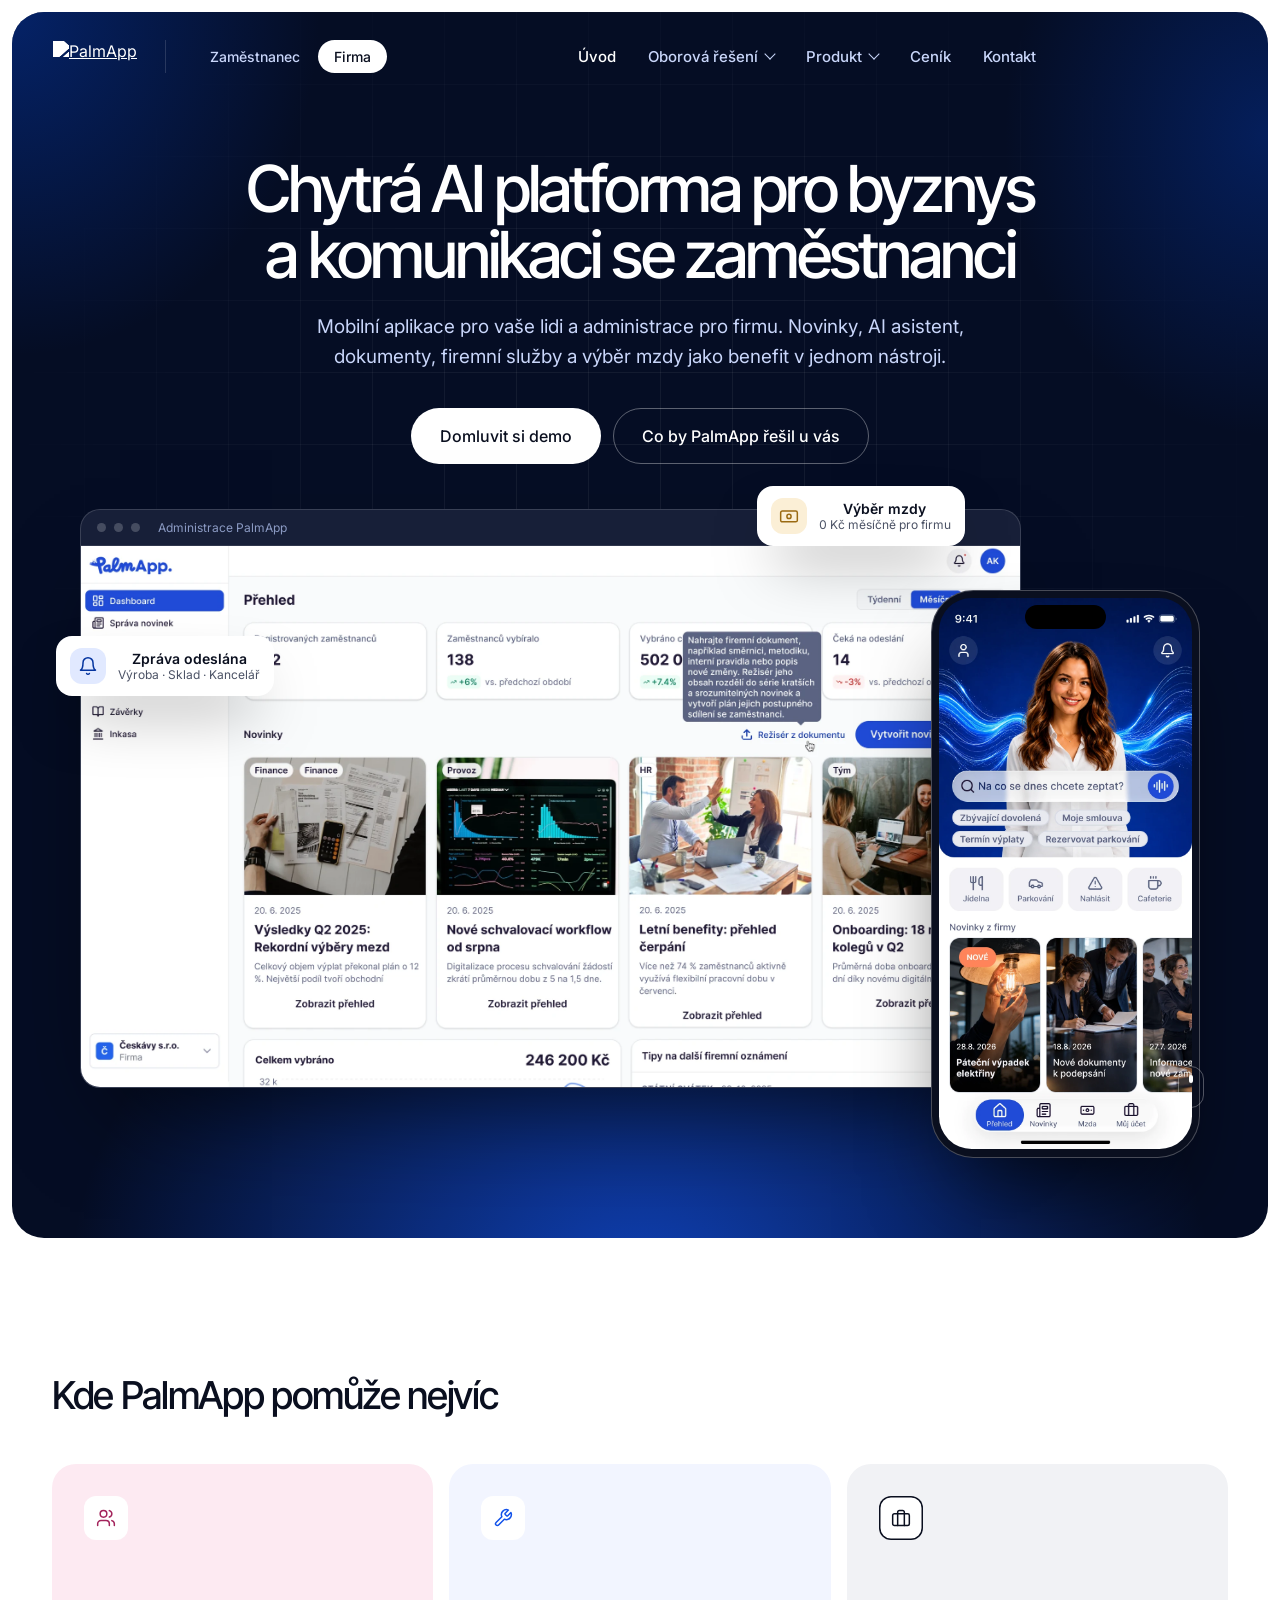
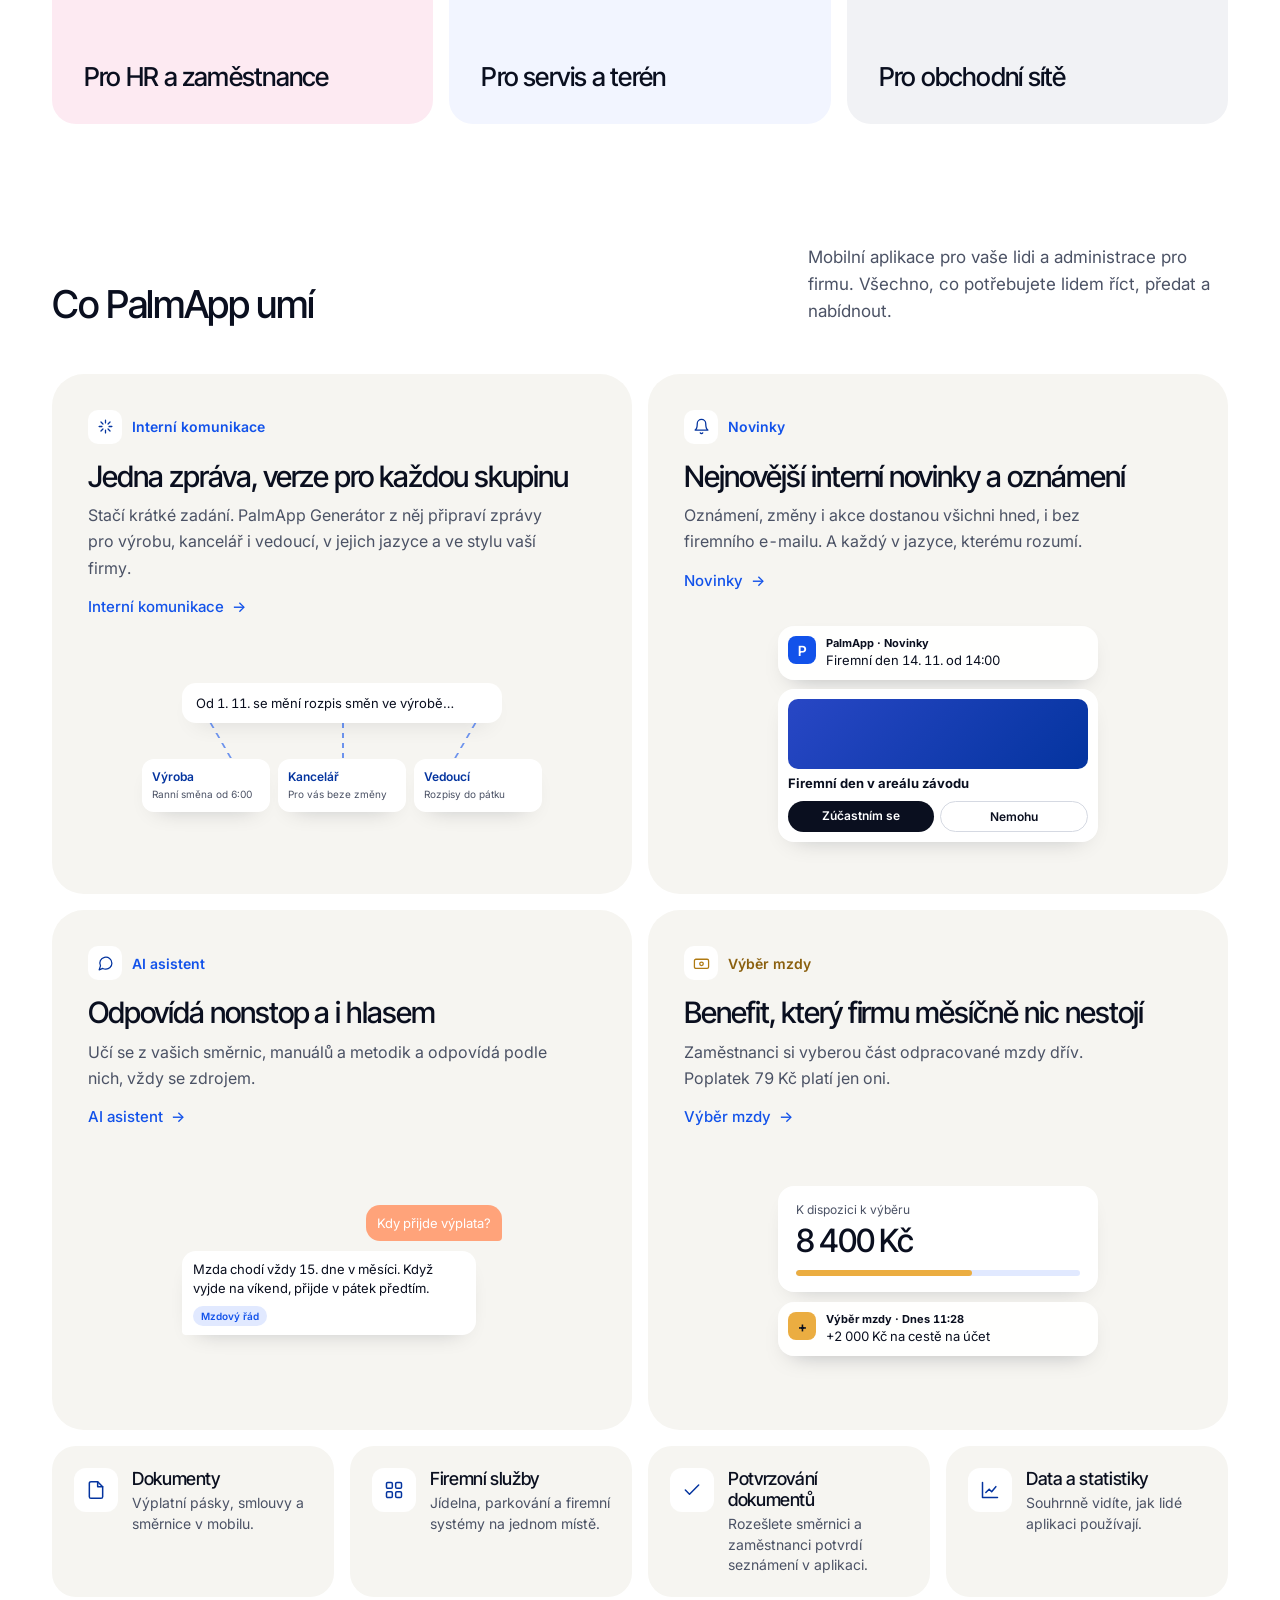
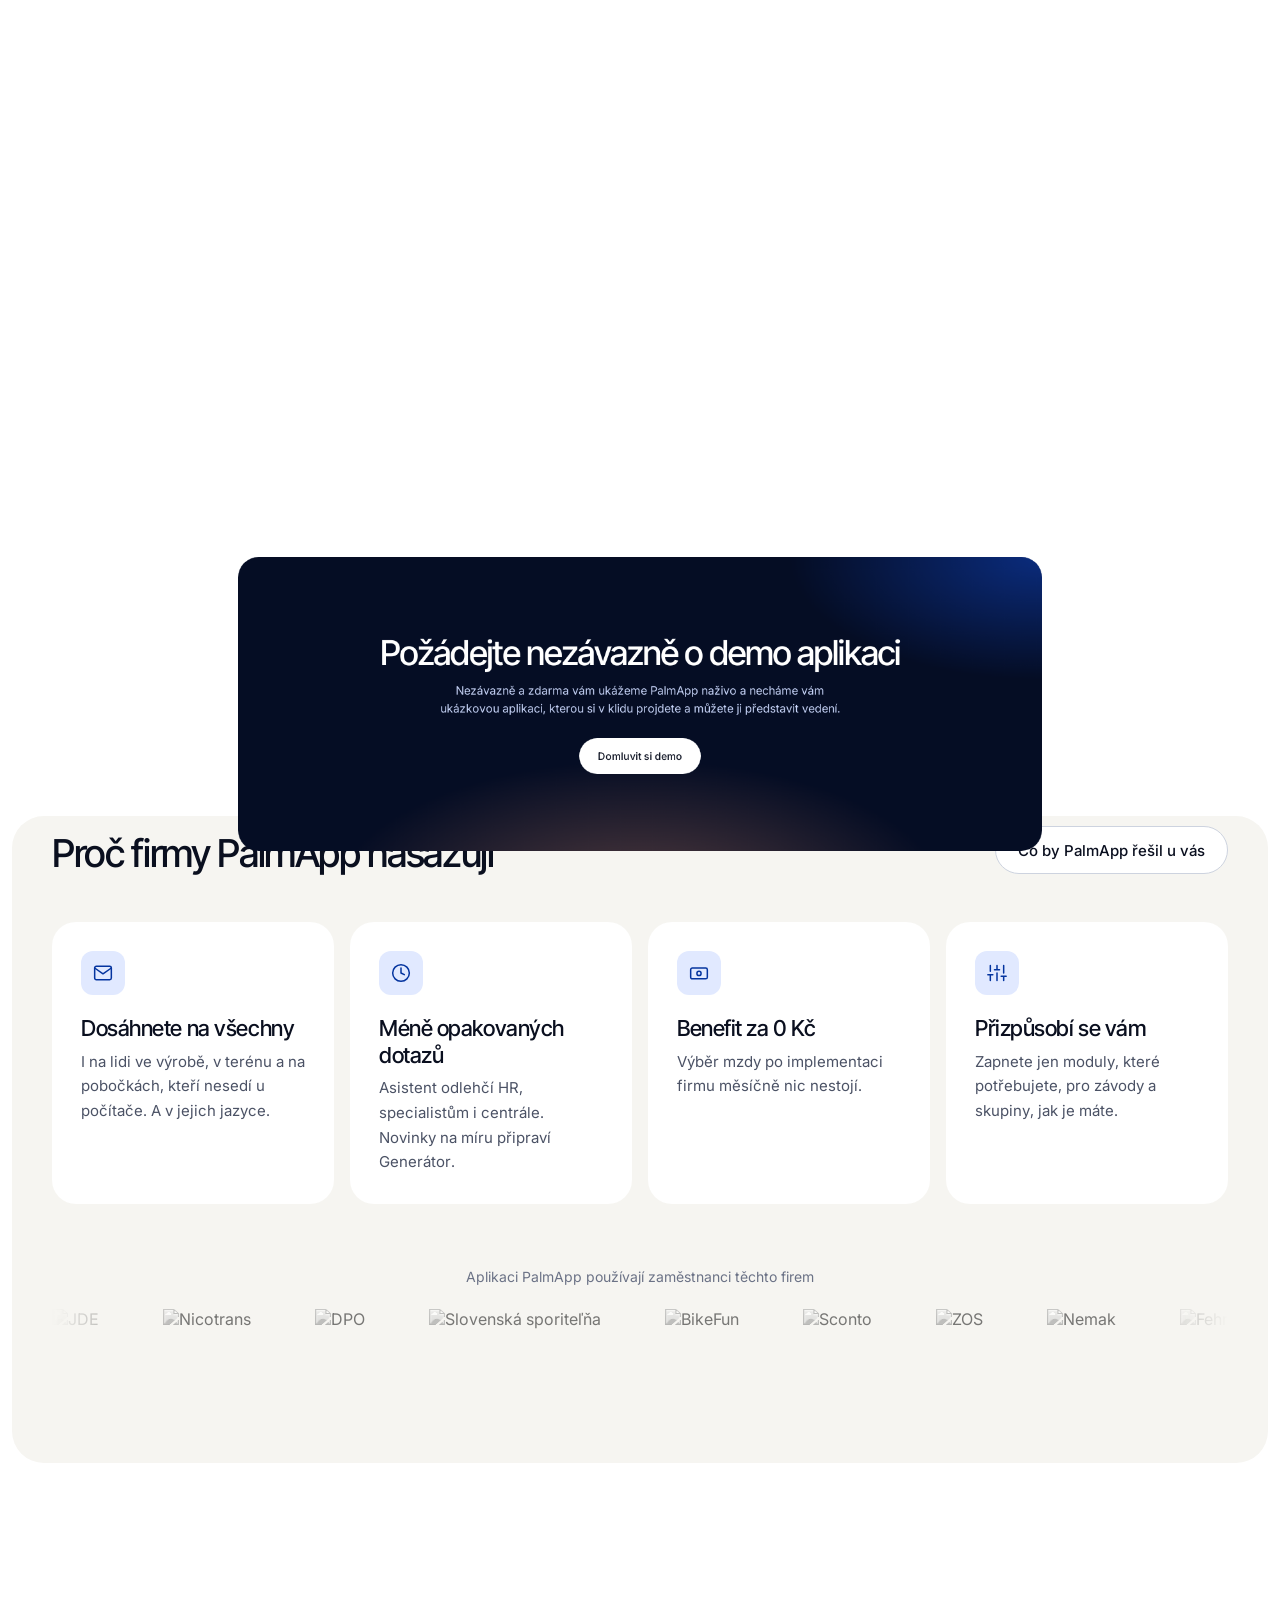
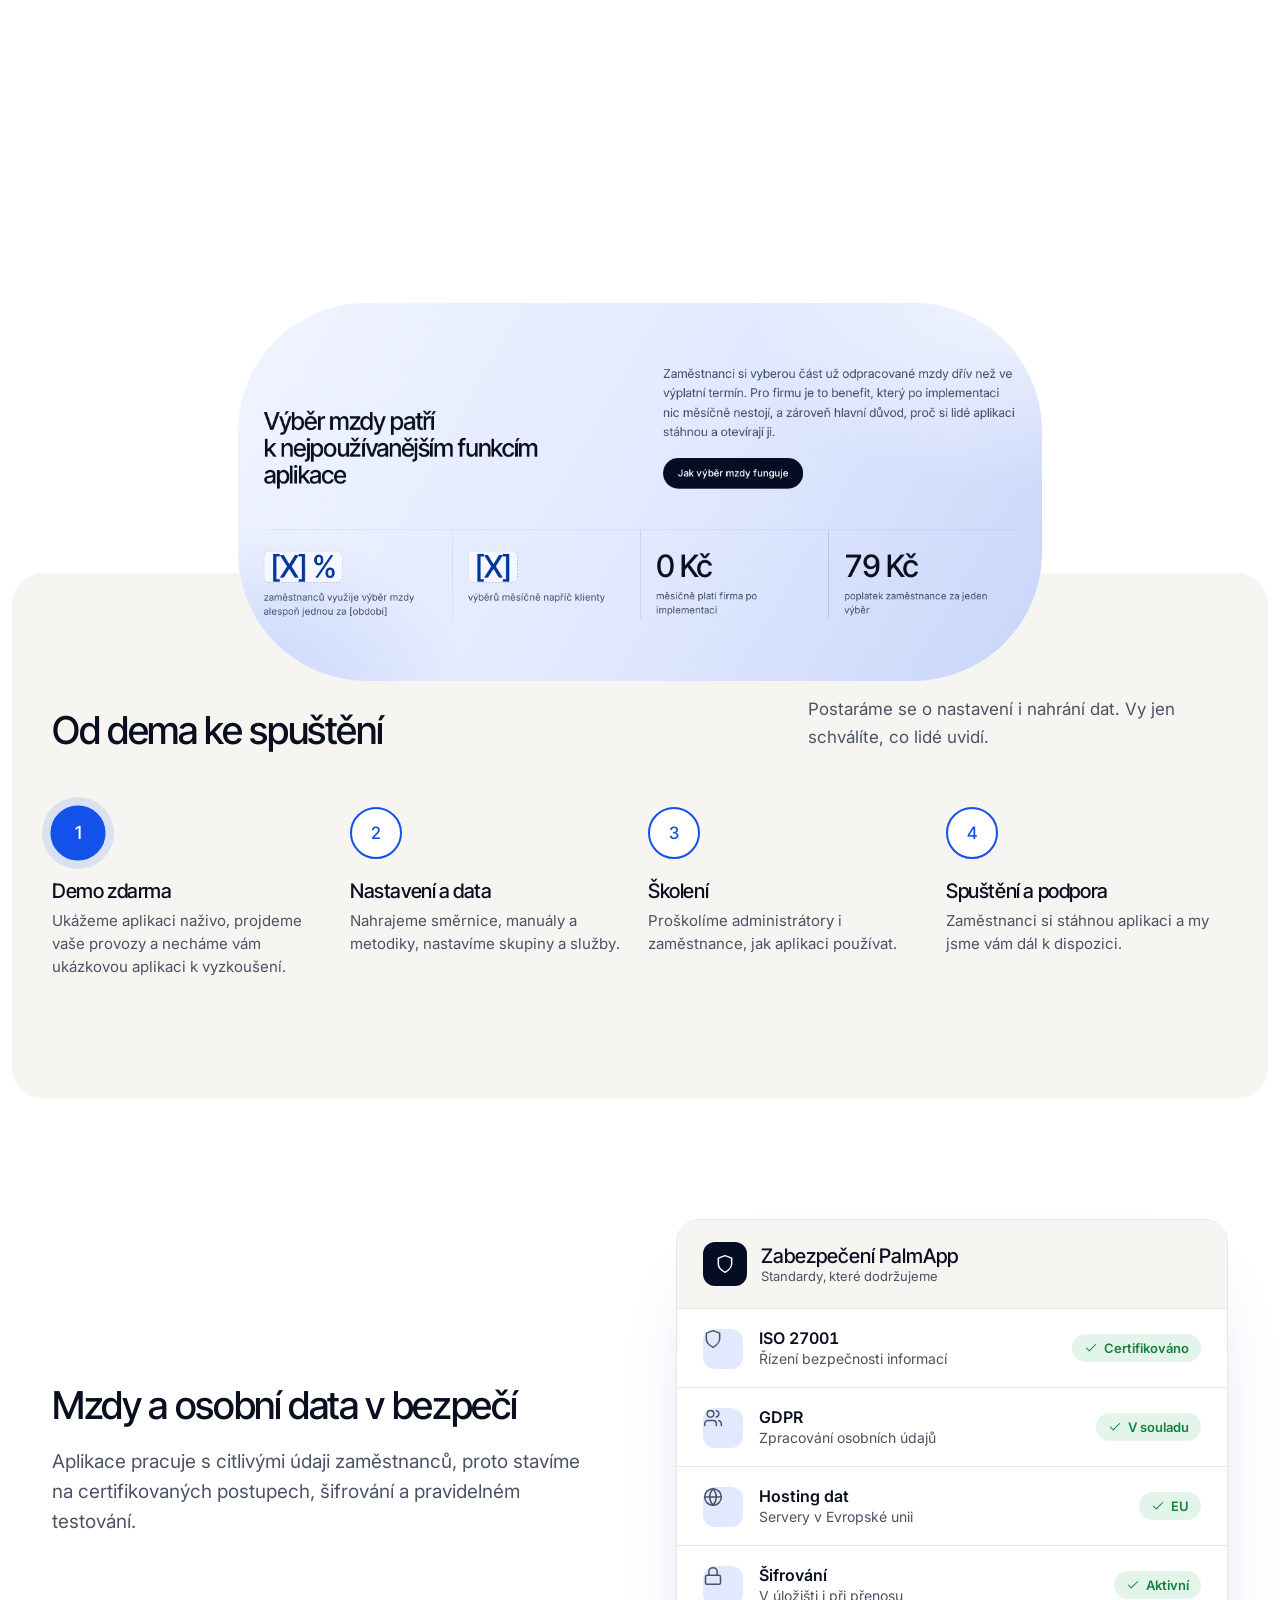
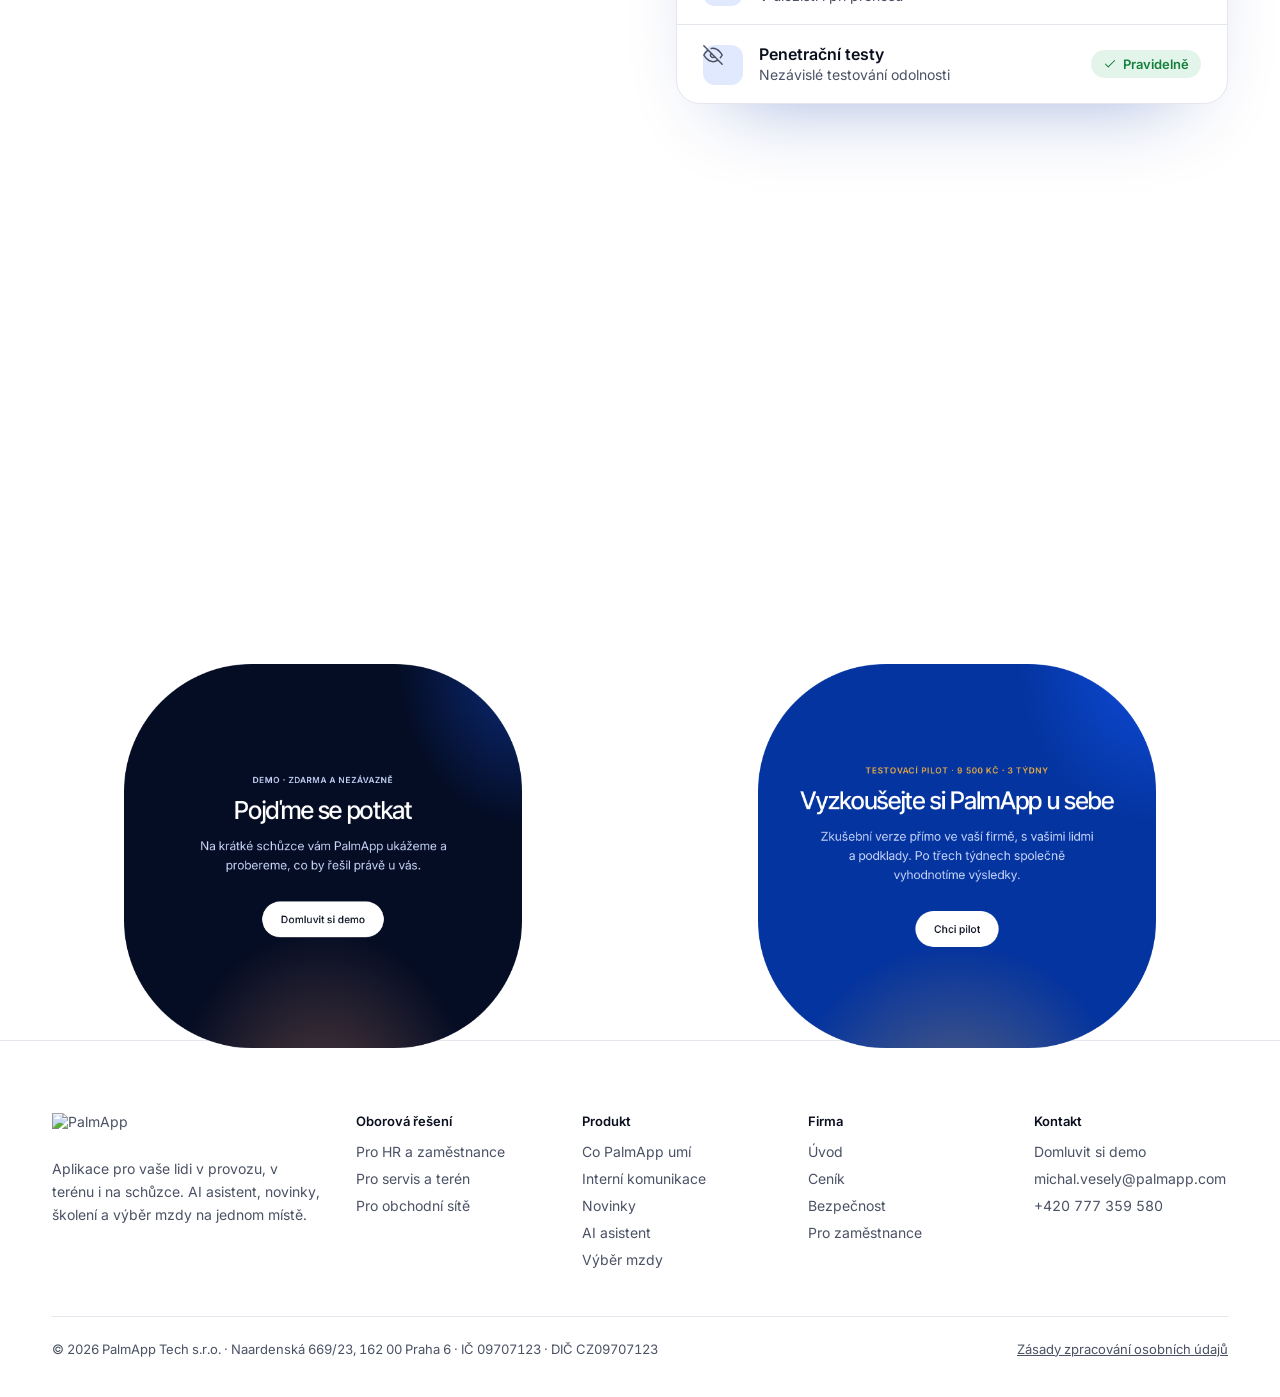
==== commit 3982f7da: "v2" ====
--- a/index.html
+++ b/index.html
@@ -3,10 +3,10 @@
 <head>
 <meta charset="utf-8">
 <meta name="viewport" content="width=device-width, initial-scale=1, viewport-fit=cover">
-<title>PalmApp pro firmy – AI platforma pro komunikaci s vašimi lidmi</title>
+<title>PalmApp pro firmy – chytrá AI platforma pro byznys a komunikaci se zaměstnanci</title>
 <meta name="description" content="Co je PalmApp a jak pomůže vaší firmě: komunikace, AI asistent, dokumenty, služby a výběr mzdy. Pro HR, servis i obchodní sítě.">
 <meta name="theme-color" content="#04349F">
-<meta property="og:title" content="PalmApp pro firmy – AI platforma pro komunikaci s vašimi lidmi">
+<meta property="og:title" content="PalmApp pro firmy – chytrá AI platforma pro byznys a komunikaci se zaměstnanci">
 <meta property="og:description" content="Co je PalmApp a jak pomůže vaší firmě: komunikace, AI asistent, dokumenty, služby a výběr mzdy. Pro HR, servis i obchodní sítě.">
 <meta property="og:image" content="https://www.palmapp.com/og-image.jpg">
 <script>document.documentElement.classList.add('js')</script>
@@ -26,7 +26,7 @@
       <ul class="menu">
         <li><a class="m" href="index.html" aria-current="page">Úvod</a></li>
         <li class="has-mega"><a class="m m--dd" href="index.html#reseni" data-mega aria-haspopup="true" aria-expanded="false" aria-controls="mega-reseni">Oborová řešení</a>
-          <div class="mega mega--seg" id="mega-reseni"><a href="hr.html"><span class="ic ic--pink"><svg class="i" viewBox="0 0 24 24" aria-hidden="true"><path d="M16 21v-2a4 4 0 0 0-4-4H6a4 4 0 0 0-4 4v2"/><circle cx="9" cy="7" r="4"/><path d="M22 21v-2a4 4 0 0 0-3-3.87M16 3.13a4 4 0 0 1 0 7.75"/></svg></span><div><b>Pro HR a zaměstnance</b><small>Komunikace, HR asistent a výběr mzdy</small></div></a><a href="servis.html"><span class="ic ic--seg-blue"><svg class="i" viewBox="0 0 24 24" aria-hidden="true"><path d="M14.7 6.3a1 1 0 0 0 0 1.4l1.6 1.6a1 1 0 0 0 1.4 0l3.8-3.8a6 6 0 0 1-7.9 7.9l-6.9 6.9a2.1 2.1 0 0 1-3-3l6.9-6.9a6 6 0 0 1 7.9-7.9z"/></svg></span><div><b>Pro servis a terén</b><small>Postupy a manuály pro techniky při práci</small></div></a><a href="obchodni-site.html"><span class="ic ic--ring"><svg class="i" viewBox="0 0 24 24" aria-hidden="true"><rect x="2" y="7" width="20" height="14" rx="2"/><path d="M16 21V5a2 2 0 0 0-2-2h-4a2 2 0 0 0-2 2v16"/></svg></span><div><b>Pro obchodní sítě</b><small>Metodiky centrály pro makléře a poradce</small></div></a>
+          <div class="mega mega--seg" id="mega-reseni"><a href="hr.html"><span class="ic ic--pink"><svg class="i" viewBox="0 0 24 24" aria-hidden="true"><path d="M16 21v-2a4 4 0 0 0-4-4H6a4 4 0 0 0-4 4v2"/><circle cx="9" cy="7" r="4"/><path d="M22 21v-2a4 4 0 0 0-3-3.87M16 3.13a4 4 0 0 1 0 7.75"/></svg></span><div><b>Pro HR a zaměstnance</b><small>Komunikace, HR asistent a výběr mzdy</small></div></a><a href="servis.html"><span class="ic ic--seg-blue"><svg class="i" viewBox="0 0 24 24" aria-hidden="true"><path d="M14.7 6.3a1 1 0 0 0 0 1.4l1.6 1.6a1 1 0 0 0 1.4 0l3.8-3.8a6 6 0 0 1-7.9 7.9l-6.9 6.9a2.1 2.1 0 0 1-3-3l6.9-6.9a6 6 0 0 1 7.9-7.9z"/></svg></span><div><b>Pro servis a terén</b><small>Postupy a manuály pro techniky při práci</small></div></a><a href="obchodni-site.html"><span class="ic ic--ring"><svg class="i" viewBox="0 0 24 24" aria-hidden="true"><rect x="2" y="7" width="20" height="14" rx="2"/><path d="M16 21V5a2 2 0 0 0-2-2h-4a2 2 0 0 0-2 2v16"/></svg></span><div><b>Pro obchodní sítě</b><small>Produkty a postupy centrály pro celou síť</small></div></a>
           </div></li>
         <li class="has-mega"><a class="m m--dd" href="index.html#funkce" data-mega aria-haspopup="true" aria-expanded="false" aria-controls="mega-produkt">Produkt</a>
           <div class="mega" id="mega-produkt"><a href="interni-komunikace.html"><span class="ic"><svg class="i" viewBox="0 0 24 24" aria-hidden="true"><path d="M12 3v4M12 17v4M3 12h4M17 12h4M5.6 5.6l2.8 2.8M15.6 15.6l2.8 2.8M5.6 18.4l2.8-2.8M15.6 8.4l2.8-2.8"/></svg></span><div><b>Interní komunikace</b></div></a><a href="novinky.html"><span class="ic"><svg class="i" viewBox="0 0 24 24" aria-hidden="true"><path d="M6 8a6 6 0 0 1 12 0c0 7 3 9 3 9H3s3-2 3-9"/><path d="M10.3 21a1.94 1.94 0 0 0 3.4 0"/></svg></span><div><b>Novinky</b></div></a><a href="ai-asistent.html"><span class="ic"><svg class="i" viewBox="0 0 24 24" aria-hidden="true"><path d="M21 11.5a8.4 8.4 0 0 1-9 8.4 8.5 8.5 0 0 1-3.8-.9L3 21l1.9-5.7a8.5 8.5 0 1 1 16.1-3.8z"/></svg></span><div><b>AI asistent</b></div></a><a href="vyber-mzdy.html"><span class="ic"><svg class="i" viewBox="0 0 24 24" aria-hidden="true"><rect x="2" y="6" width="20" height="13" rx="2"/><circle cx="12" cy="12.5" r="2.5"/></svg></span><div><b>Výběr mzdy</b></div></a>
@@ -36,7 +36,7 @@
       </ul>
     </nav>
     <div class="nav-right">
-      <span class="nav-cta"><a class="btn btn--white" href="kontakt.html" tabindex="-1">Domluvit si schůzku</a></span>
+      <span class="nav-cta"><a class="btn btn--white" href="kontakt.html" tabindex="-1">Domluvit si demo</a></span>
       <button class="burger" type="button" aria-label="Menu" aria-expanded="false" aria-controls="drawer"><span></span></button>
     </div>
   </div>
@@ -49,7 +49,7 @@
   <h5>Další</h5>
   <a href="cenik.html"><span class="ic"><svg class="i" viewBox="0 0 24 24" aria-hidden="true"><path d="M4 21v-7M4 10V3M12 21v-9M12 8V3M20 21v-5M20 12V3M1 14h6M9 8h6M17 16h6"/></svg></span>Ceník</a>
   <a href="kontakt.html"><span class="ic"><svg class="i" viewBox="0 0 24 24" aria-hidden="true"><rect x="2" y="4" width="20" height="16" rx="2"/><path d="m22 6-10 7L2 6"/></svg></span>Kontakt</a>
-  <a class="btn btn--primary btn--lg" href="kontakt.html">Domluvit si schůzku</a>
+  <a class="btn btn--primary btn--lg" href="kontakt.html">Domluvit si demo</a>
 </div>
 <main>
 <!-- ============ HERO ============ -->
@@ -58,13 +58,13 @@
     <div class="glow" aria-hidden="true"></div>
     <div class="gridlines" aria-hidden="true"></div>
     <div class="fhero-copy">
-      <h1 data-reveal>Chytrá AI platforma pro komunikaci s&nbsp;vašimi lidmi</h1>
+      <h1 data-reveal>Chytrá AI platforma pro byznys a&nbsp;komunikaci se zaměstnanci</h1>
       <p class="sub" data-reveal style="--d:140ms">Mobilní aplikace pro vaše lidi a administrace pro firmu. Novinky, AI asistent, dokumenty, firemní služby a výběr mzdy jako benefit v jednom nástroji.</p>
-      <div class="fhero-ctas" data-reveal style="--d:260ms"><a class="btn btn--white" href="kontakt.html">Domluvit si schůzku</a><a class="btn btn--ghost-w" href="cenik.html">Co by PalmApp řešil u vás</a></div>
+      <div class="fhero-ctas" data-reveal style="--d:260ms"><a class="btn btn--white" href="kontakt.html">Domluvit si demo</a><a class="btn btn--ghost-w" href="cenik.html">Co by PalmApp řešil u vás</a></div>
     </div>
     <div class="fstage">
-      <div class="fstage-admin" data-reveal="rise" style="--d:300ms"><div class="fstage-bar"><i></i><i></i><i></i><span>Administrace PalmApp</span></div><div class="fstage-ph">Mockup · Administrace pro HR</div></div>
-      <div class="fstage-phone" data-reveal="rise" style="--d:450ms"><div>Mockup · Aplikace</div></div>
+      <div class="fstage-admin" data-reveal="rise" style="--d:300ms"><div class="fstage-bar"><i></i><i></i><i></i><span>Administrace PalmApp</span></div><img src="assets/img/admin-dashboard.webp" alt="Administrace PalmApp: přehled výběrů mzdy, novinky a Režisér z dokumentu" width="2200" height="1267" fetchpriority="high"></div>
+      <div class="fstage-phone" data-reveal="rise" style="--d:450ms"><div class="fstage-screen"><img src="assets/img/app-prehled.webp" alt="Přehled v mobilní aplikaci PalmApp s asistentem a novinkami" width="786" height="1704"></div></div>
       <div class="fw fw--1" aria-hidden="true"><div data-reveal style="--d:900ms"><div class="chip-float"><span class="ic"><svg class="i" viewBox="0 0 24 24" aria-hidden="true"><path d="M6 8a6 6 0 0 1 12 0c0 7 3 9 3 9H3s3-2 3-9"/><path d="M10.3 21a1.94 1.94 0 0 0 3.4 0"/></svg></span><div><b>Zpráva odeslána</b><small>Výroba · Sklad · Kancelář</small></div></div></div></div>
       <div class="fw fw--2" aria-hidden="true"><div data-reveal style="--d:1100ms"><div class="chip-float" style="animation-delay:-2.3s"><span class="ic"><svg class="i" viewBox="0 0 24 24" aria-hidden="true"><path d="M21 11.5a8.4 8.4 0 0 1-9 8.4 8.5 8.5 0 0 1-3.8-.9L3 21l1.9-5.7a8.5 8.5 0 1 1 16.1-3.8z"/></svg></span><div><b>Asistent odpověděl</b><small>podle vašich dokumentů</small></div></div></div></div>
       <div class="fw fw--3" aria-hidden="true"><div data-reveal style="--d:1300ms"><div class="chip-float" style="animation-delay:-4.6s"><span class="ic ic--gold"><svg class="i" viewBox="0 0 24 24" aria-hidden="true"><rect x="2" y="6" width="20" height="13" rx="2"/><circle cx="12" cy="12.5" r="2.5"/></svg></span><div><b>Výběr mzdy</b><small>0 Kč měsíčně pro firmu</small></div></div></div></div>
@@ -90,11 +90,11 @@
     </div>
     <div class="fgrid">
       <a class="fcard fcard--a" href="interni-komunikace.html" data-reveal>
-        <div class="fcard-txt"><span class="fcard-k"><span class="ic"><svg class="i" viewBox="0 0 24 24" aria-hidden="true"><path d="M12 3v4M12 17v4M3 12h4M17 12h4M5.6 5.6l2.8 2.8M15.6 15.6l2.8 2.8M5.6 18.4l2.8-2.8M15.6 8.4l2.8-2.8"/></svg></span>Interní komunikace</span><h3 class="h3">Jedna zpráva, verze pro každou skupinu</h3><p class="p">Napíšete jednou. Generátor připraví srozumitelné verze pro výrobu, kancelář i vedoucí.</p><span class="link-arrow">Interní komunikace</span></div>
+        <div class="fcard-txt"><span class="fcard-k"><span class="ic"><svg class="i" viewBox="0 0 24 24" aria-hidden="true"><path d="M12 3v4M12 17v4M3 12h4M17 12h4M5.6 5.6l2.8 2.8M15.6 15.6l2.8 2.8M5.6 18.4l2.8-2.8M15.6 8.4l2.8-2.8"/></svg></span>Interní komunikace</span><h3 class="h3">Jedna zpráva, verze pro každou skupinu</h3><p class="p">Stačí krátké zadání. PalmApp Generátor z něj připraví zprávy pro výrobu, kancelář i vedoucí, v jejich jazyce a ve stylu vaší firmy.</p><span class="link-arrow">Interní komunikace</span></div>
         <div class="fviz"><div class="fv-ik"><div class="fv-msg">Od 1. 11. se mění rozpis směn ve výrobě…</div><div class="fv-split"><i></i><i></i><i></i></div><div class="fv-vers"><span class="mu-pop">Výroba<small>Ranní směna od 6:00</small></span><span class="mu-pop2">Kancelář<small>Pro vás beze změny</small></span><span class="mu-pop3">Vedoucí<small>Rozpisy do pátku</small></span></div></div></div>
       </a>
       <a class="fcard fcard--b" href="novinky.html" data-reveal>
-        <div class="fcard-txt"><span class="fcard-k"><span class="ic"><svg class="i" viewBox="0 0 24 24" aria-hidden="true"><path d="M6 8a6 6 0 0 1 12 0c0 7 3 9 3 9H3s3-2 3-9"/><path d="M10.3 21a1.94 1.94 0 0 0 3.4 0"/></svg></span>Novinky</span><h3 class="h3">Nejnovější interní novinky a oznámení</h3><p class="p">Oznámení, změny i akce dostanou všichni hned, i bez firemního e-mailu.</p><span class="link-arrow">Novinky</span></div>
+        <div class="fcard-txt"><span class="fcard-k"><span class="ic"><svg class="i" viewBox="0 0 24 24" aria-hidden="true"><path d="M6 8a6 6 0 0 1 12 0c0 7 3 9 3 9H3s3-2 3-9"/><path d="M10.3 21a1.94 1.94 0 0 0 3.4 0"/></svg></span>Novinky</span><h3 class="h3">Nejnovější interní novinky a oznámení</h3><p class="p">Oznámení, změny i akce dostanou všichni hned, i bez firemního e-mailu. A každý v jazyce, kterému rozumí.</p><span class="link-arrow">Novinky</span></div>
         <div class="fviz"><div class="fv-stack"><div class="mu-notif mu-pop"><div class="mu-app">P</div><div><b>PalmApp · Novinky</b><span>Firemní den 14. 11. od 14:00</span></div></div><div class="mu-card mu-pop2"><div class="mu-img"></div><b>Firemní den v areálu závodu</b><div class="fv-rsvp"><span>Zúčastním se</span><span class="o">Nemohu</span></div></div></div></div>
       </a>
       <a class="fcard fcard--c" href="ai-asistent.html" data-reveal>
@@ -109,6 +109,7 @@
     <div class="fsmall"><div class="fs" data-reveal style="--d:0ms"><span class="ic"><svg class="i" viewBox="0 0 24 24" aria-hidden="true"><path d="M14 2H6a2 2 0 0 0-2 2v16a2 2 0 0 0 2 2h12a2 2 0 0 0 2-2V8z"/><path d="M14 2v6h6"/></svg></span><div><b>Dokumenty</b><small>Výplatní pásky, smlouvy a směrnice v mobilu.</small></div></div><div class="fs" data-reveal style="--d:80ms"><span class="ic"><svg class="i" viewBox="0 0 24 24" aria-hidden="true"><rect x="3" y="3" width="7" height="7" rx="1.5"/><rect x="14" y="3" width="7" height="7" rx="1.5"/><rect x="3" y="14" width="7" height="7" rx="1.5"/><rect x="14" y="14" width="7" height="7" rx="1.5"/></svg></span><div><b>Firemní služby</b><small>Jídelna, parkování a firemní systémy na jednom místě.</small></div></div><div class="fs" data-reveal style="--d:160ms"><span class="ic"><svg class="i" viewBox="0 0 24 24" aria-hidden="true"><path d="M20 6 9 17l-5-5"/></svg></span><div><b>Potvrzování dokumentů</b><small>Rozešlete směrnici a zaměstnanci potvrdí seznámení v aplikaci.</small></div></div><div class="fs" data-reveal style="--d:240ms"><span class="ic"><svg class="i" viewBox="0 0 24 24" aria-hidden="true"><path d="M3 3v18h18"/><path d="M7 15l4-4 3 3 5-6"/></svg></span><div><b>Data a statistiky</b><small>Souhrnně vidíte, jak lidé aplikaci používají.</small></div></div></div>
   </div>
 </section>
+<section class="inset dband-sec" data-curtain-host><div class="dbanner" data-curtain><h2 class="h2">Požádejte nezávazně o demo aplikaci</h2><p>Nezávazně a zdarma vám ukážeme PalmApp naživo a necháme vám ukázkovou aplikaci, kterou si v klidu projdete a můžete ji představit vedení.</p><a class="btn btn--white btn--lg" href="kontakt.html?zajem=demo">Domluvit si demo</a></div></section>
 
 <!-- ============ PROČ PALMAPP ============ -->
 <section class="section section--sand" id="proc">
@@ -117,7 +118,7 @@
       <div><h2 class="h2">Proč firmy PalmApp nasazují</h2></div>
       <a class="btn btn--line" href="cenik.html">Co by PalmApp řešil u vás</a>
     </div>
-    <div class="grid-4" style="margin-top:48px"><div class="card" data-reveal style="--d:0ms;border-color:transparent"><span class="ic"><svg class="i" viewBox="0 0 24 24" aria-hidden="true"><rect x="2" y="4" width="20" height="16" rx="2"/><path d="m22 6-10 7L2 6"/></svg></span><div class="h4">Dosáhnete na všechny</div><p class="p">I na lidi ve výrobě, v terénu a na pobočkách, kteří nesedí u počítače.</p></div><div class="card" data-reveal style="--d:90ms;border-color:transparent"><span class="ic"><svg class="i" viewBox="0 0 24 24" aria-hidden="true"><circle cx="12" cy="12" r="10"/><path d="M12 6v6l4 2"/></svg></span><div class="h4">Méně opakovaných dotazů</div><p class="p">Asistent odlehčí HR, specialistům i centrále. Zprávy připraví Generátor.</p></div><div class="card" data-reveal style="--d:180ms;border-color:transparent"><span class="ic"><svg class="i" viewBox="0 0 24 24" aria-hidden="true"><rect x="2" y="6" width="20" height="13" rx="2"/><circle cx="12" cy="12.5" r="2.5"/></svg></span><div class="h4">Benefit za 0 Kč</div><p class="p">Výběr mzdy po implementaci firmu měsíčně nic nestojí.</p></div><div class="card" data-reveal style="--d:270ms;border-color:transparent"><span class="ic"><svg class="i" viewBox="0 0 24 24" aria-hidden="true"><path d="M4 21v-7M4 10V3M12 21v-9M12 8V3M20 21v-5M20 12V3M1 14h6M9 8h6M17 16h6"/></svg></span><div class="h4">Přizpůsobí se vám</div><p class="p">Zapnete jen moduly, které potřebujete, pro závody a skupiny, jak je máte.</p></div></div>
+    <div class="grid-4" style="margin-top:48px"><div class="card" data-reveal style="--d:0ms;border-color:transparent"><span class="ic"><svg class="i" viewBox="0 0 24 24" aria-hidden="true"><rect x="2" y="4" width="20" height="16" rx="2"/><path d="m22 6-10 7L2 6"/></svg></span><div class="h4">Dosáhnete na všechny</div><p class="p">I na lidi ve výrobě, v terénu a na pobočkách, kteří nesedí u počítače. A v jejich jazyce.</p></div><div class="card" data-reveal style="--d:90ms;border-color:transparent"><span class="ic"><svg class="i" viewBox="0 0 24 24" aria-hidden="true"><circle cx="12" cy="12" r="10"/><path d="M12 6v6l4 2"/></svg></span><div class="h4">Méně opakovaných dotazů</div><p class="p">Asistent odlehčí HR, specialistům i centrále. Novinky na míru připraví Generátor.</p></div><div class="card" data-reveal style="--d:180ms;border-color:transparent"><span class="ic"><svg class="i" viewBox="0 0 24 24" aria-hidden="true"><rect x="2" y="6" width="20" height="13" rx="2"/><circle cx="12" cy="12.5" r="2.5"/></svg></span><div class="h4">Benefit za 0 Kč</div><p class="p">Výběr mzdy po implementaci firmu měsíčně nic nestojí.</p></div><div class="card" data-reveal style="--d:270ms;border-color:transparent"><span class="ic"><svg class="i" viewBox="0 0 24 24" aria-hidden="true"><path d="M4 21v-7M4 10V3M12 21v-9M12 8V3M20 21v-5M20 12V3M1 14h6M9 8h6M17 16h6"/></svg></span><div class="h4">Přizpůsobí se vám</div><p class="p">Zapnete jen moduly, které potřebujete, pro závody a skupiny, jak je máte.</p></div></div>
     <div class="logos" style="padding:64px 0 0"><p>Aplikaci PalmApp používají zaměstnanci těchto firem</p><div class="marquee"><div class="marquee-track"><img src="https://www.palmapp.com/assets/3100095e-e0ee-43ae-9bdc-5f81f69084e3.webp" alt="JDE" loading="lazy"><img src="https://www.palmapp.com/assets/556f0570-c4ca-478e-816a-ba3559b29dd5.webp" alt="Nicotrans" loading="lazy"><img src="https://www.palmapp.com/assets/9ee804b5-f9f1-482f-85a9-7aef796e3e11.webp" alt="DPO" loading="lazy"><img src="https://www.palmapp.com/assets/37e1b5e9-682c-40b5-baf3-0dcf240400bd.webp" alt="Slovenská sporiteľňa" loading="lazy"><img src="https://www.palmapp.com/assets/74000318-383a-4045-8685-4c3657f08678.webp" alt="BikeFun" loading="lazy"><img src="https://www.palmapp.com/assets/7409fcc0-c4b0-4a95-b964-c3c0de43889e.webp" alt="Sconto" loading="lazy"><img src="https://www.palmapp.com/assets/5e772eb8-1fa0-47e2-b330-879807d615ee.webp" alt="ZOS" loading="lazy"><img src="https://www.palmapp.com/assets/52ac8dfe-9b30-4adb-99db-5d0dffba0b0a.webp" alt="Nemak" loading="lazy"><img src="https://www.palmapp.com/assets/f633bfc2-bb86-44ce-aafb-0be4e3dae711.webp" alt="Fehrer" loading="lazy"><img src="https://www.palmapp.com/assets/3d6c4ee7-ef4d-43fc-8328-14ebf5bedb05.webp" alt="Zoeller Systems" loading="lazy"><img src="https://www.palmapp.com/assets/58459669-ed7a-4868-a93a-6273ec83a0b1.webp" alt="Hermes Fulfilment" loading="lazy"><img src="https://www.palmapp.com/assets/3100095e-e0ee-43ae-9bdc-5f81f69084e3.webp" alt="" aria-hidden="true" loading="lazy"><img src="https://www.palmapp.com/assets/556f0570-c4ca-478e-816a-ba3559b29dd5.webp" alt="" aria-hidden="true" loading="lazy"><img src="https://www.palmapp.com/assets/9ee804b5-f9f1-482f-85a9-7aef796e3e11.webp" alt="" aria-hidden="true" loading="lazy"><img src="https://www.palmapp.com/assets/37e1b5e9-682c-40b5-baf3-0dcf240400bd.webp" alt="" aria-hidden="true" loading="lazy"><img src="https://www.palmapp.com/assets/74000318-383a-4045-8685-4c3657f08678.webp" alt="" aria-hidden="true" loading="lazy"><img src="https://www.palmapp.com/assets/7409fcc0-c4b0-4a95-b964-c3c0de43889e.webp" alt="" aria-hidden="true" loading="lazy"><img src="https://www.palmapp.com/assets/5e772eb8-1fa0-47e2-b330-879807d615ee.webp" alt="" aria-hidden="true" loading="lazy"><img src="https://www.palmapp.com/assets/52ac8dfe-9b30-4adb-99db-5d0dffba0b0a.webp" alt="" aria-hidden="true" loading="lazy"><img src="https://www.palmapp.com/assets/f633bfc2-bb86-44ce-aafb-0be4e3dae711.webp" alt="" aria-hidden="true" loading="lazy"><img src="https://www.palmapp.com/assets/3d6c4ee7-ef4d-43fc-8328-14ebf5bedb05.webp" alt="" aria-hidden="true" loading="lazy"><img src="https://www.palmapp.com/assets/58459669-ed7a-4868-a93a-6273ec83a0b1.webp" alt="" aria-hidden="true" loading="lazy"></div></div></div>
   </div>
 </section>
@@ -144,11 +145,11 @@
 <section class="section section--sand">
   <div class="wrap">
     <div class="head" data-reveal>
-      <div><h2 class="h2">Od schůzky ke spuštění</h2></div>
+      <div><h2 class="h2">Od dema ke spuštění</h2></div>
       <p class="lead">Postaráme se o nastavení i nahrání dat. Vy jen schválíte, co lidé uvidí.</p>
     </div>
     <div class="tl" data-tlscroll>
-      <div class="st" data-n="1"><b>Úvodní schůzka</b><span>Projdeme vaše provozy, skupiny zaměstnanců a co chcete řešit.</span></div>
+      <div class="st" data-n="1"><b>Demo zdarma</b><span>Ukážeme aplikaci naživo, projdeme vaše provozy a necháme vám ukázkovou aplikaci k vyzkoušení.</span></div>
       <div class="st" data-n="2"><b>Nastavení a data</b><span>Nahrajeme směrnice, manuály a metodiky, nastavíme skupiny a služby.</span></div>
       <div class="st" data-n="3"><b>Školení</b><span>Proškolíme administrátory i zaměstnance, jak aplikaci používat.</span></div>
       <div class="st" data-n="4"><b>Spuštění a podpora</b><span>Zaměstnanci si stáhnou aplikaci a my jsme vám dál k dispozici.</span></div>
@@ -177,11 +178,24 @@
 </section>
 
 
-<section class="inset inset--full" style="margin-top:var(--pad)" data-curtain-host>
-  <div class="cta cta--full" data-curtain>
-    <h2 class="h2" data-reveal>Ukážeme vám PalmApp na vaší firmě</h2>
-    <p class="lead" data-reveal style="--d:100ms">Za 30 minut projdeme, jak by aplikace fungovala u vás, a ukážeme ji na vašem příkladu. Nezávazně.</p>
-    <div class="btns" data-reveal style="--d:200ms"><a class="btn btn--white btn--lg" href="kontakt.html">Domluvit si schůzku</a><a class="btn btn--ghost-w btn--lg" href="cenik.html">Co by PalmApp řešil u vás</a></div>
+<section class="inset inset--full fbig-sec" id="zacit" style="margin-top:var(--pad)">
+  <div class="fbig">
+    <div class="fbig-host" data-curtain-host>
+      <div class="cta cta--full fbig-card" data-curtain>
+        <span class="fbig-k" data-reveal>Demo · zdarma a nezávazně</span>
+        <h2 class="h2" data-reveal style="--d:80ms">Pojďme se potkat</h2>
+        <p class="lead" data-reveal style="--d:140ms">Na krátké schůzce vám PalmApp ukážeme a probereme, co by řešil právě u vás.</p>
+        <div class="btns" data-reveal style="--d:220ms"><a class="btn btn--white btn--lg" href="kontakt.html?zajem=demo">Domluvit si demo</a></div>
+      </div>
+    </div>
+    <div class="fbig-host" data-curtain-host>
+      <div class="cta cta--full fbig-card fbig-card--pilot" data-curtain>
+        <span class="fbig-k" data-reveal>Testovací pilot · 9 500 Kč · 3 týdny</span>
+        <h2 class="h2" data-reveal style="--d:80ms">Vyzkoušejte si PalmApp u sebe</h2>
+        <p class="lead" data-reveal style="--d:140ms">Zkušební verze přímo ve vaší firmě, s vašimi lidmi a podklady. Po třech týdnech společně vyhodnotíme výsledky.</p>
+        <div class="btns" data-reveal style="--d:220ms"><a class="btn btn--white btn--lg" href="kontakt.html?zajem=pilot">Chci pilot</a></div>
+      </div>
+    </div>
   </div>
 </section>
 
@@ -193,7 +207,7 @@
       <div><img src="https://www.palmapp.com/logo.png" alt="PalmApp" style="height:28px;width:auto"><p class="p" style="margin-top:16px;max-width:320px;font-size:14px">Aplikace pro vaše lidi v provozu, v terénu i na schůzce. AI asistent, novinky, školení a výběr mzdy na jednom místě.</p></div>
       <div><h4>Oborová řešení</h4><ul><li><a href="hr.html">Pro HR a zaměstnance</a></li><li><a href="servis.html">Pro servis a terén</a></li><li><a href="obchodni-site.html">Pro obchodní sítě</a></li></ul></div><div><h4>Produkt</h4><ul><li><a href="index.html#funkce">Co PalmApp umí</a></li><li><a href="interni-komunikace.html">Interní komunikace</a></li><li><a href="novinky.html">Novinky</a></li><li><a href="ai-asistent.html">AI asistent</a></li><li><a href="vyber-mzdy.html">Výběr mzdy</a></li></ul></div>
       <div><h4>Firma</h4><ul><li><a href="index.html">Úvod</a></li><li><a href="cenik.html">Ceník</a></li><li><a href="index.html#bezpecnost">Bezpečnost</a></li><li><a href="zamestnanec.html">Pro zaměstnance</a></li></ul></div>
-      <div><h4>Kontakt</h4><ul><li><a href="kontakt.html">Domluvit si schůzku</a></li><li><a href="mailto:michal.vesely@palmapp.com">michal.vesely@palmapp.com</a></li><li><a href="tel:+420777359580">+420 777 359 580</a></li></ul></div>
+      <div><h4>Kontakt</h4><ul><li><a href="kontakt.html">Domluvit si demo</a></li><li><a href="mailto:michal.vesely@palmapp.com">michal.vesely@palmapp.com</a></li><li><a href="tel:+420777359580">+420 777 359 580</a></li></ul></div>
     </div>
     <div class="foot-bottom"><span>© 2026 PalmApp Tech s.r.o. · Naardenská 669/23, 162 00 Praha 6 · IČ 09707123 · DIČ CZ09707123</span><a href="https://www.palmapp.com/zasady-ochrany-osobnich-udaju.html" style="color:var(--muted)">Zásady zpracování osobních údajů</a></div>
   </div>
--- a/assets/firma.css
+++ b/assets/firma.css
@@ -1574,3 +1574,305 @@
 .seg-page .cta::before{display:block}
 .seg-page .cta .lead{color:var(--sky-2)}
 @media (max-width:640px){.cta{min-height:88vh;padding:72px 20px}}
+
+/* ============ CENÍK: kalkulačka (data-pricecalc) ============ */
+.pc-tabs{display:flex;flex-wrap:wrap;gap:8px;margin-bottom:24px}
+.pc-tabs button{display:inline-flex;align-items:center;gap:10px;min-height:48px;padding:0 20px;border-radius:999px;border:1px solid #D5D9E2;background:#fff;color:var(--ink);font:500 15px Inter,system-ui,sans-serif;cursor:pointer}
+.pc-tabs button[aria-selected="true"]{background:var(--navy);border-color:var(--navy);color:#fff}
+.pc-tabs .sdot--white{background:#fff;box-shadow:inset 0 0 0 2px var(--ink)}
+.pc-tabs button[aria-selected="true"] .sdot--white{box-shadow:inset 0 0 0 2px #fff;background:transparent}
+.pc-sub{font-weight:400;color:var(--muted);margin-left:8px;font-size:14px}
+.pc-hint{margin:14px 0 0;font-size:13px;line-height:1.5;color:var(--muted-2)}
+.pc-num{display:flex;align-items:center;justify-content:space-between;gap:16px;margin-top:18px}
+.pc-num label{font-weight:600;font-size:15px}
+.pc-num input{width:120px;min-height:48px;border:1px solid #D5D9E2;border-radius:12px;padding:0 14px;font:500 18px Inter,system-ui,sans-serif;text-align:right;color:var(--ink);background:#fff}
+.pc-num input:focus{outline:2px solid var(--blue);outline-offset:1px;border-color:var(--blue)}
+.cfg-step .pc-num+.opts{margin-top:14px}
+.pc-name{font:500 clamp(26px,2.4vw,32px)/1.1 "Inter Tight",Inter,sans-serif;letter-spacing:-.03em;margin-top:10px}
+.pc-tag{margin-top:6px;font-size:14px;font-weight:600;color:var(--blue)}
+.pc-list{list-style:none;padding:0;margin:20px 0 0;display:grid;gap:8px}
+.pc-list li{display:flex;gap:12px;padding:12px;border-radius:14px;background:var(--sand);font-size:14px;line-height:1.45;border:1px solid transparent;transition:background .3s,border-color .3s}
+.pc-list li.on{background:var(--sky-3);border-color:var(--sky-2)}
+.pc-list li b{display:block;font-size:15px}
+.pc-list li span:not(.ic){color:var(--muted)}
+.pc-list .ic{width:36px;height:36px;background:#fff;flex:none}
+.pc-pay{display:grid;grid-template-columns:1fr 1fr;gap:8px;margin-top:0}
+.pc-pay button{min-height:44px;border:1px solid #D5D9E2;background:#fff;border-radius:12px;font:500 14px Inter,system-ui,sans-serif;color:var(--ink);cursor:pointer;padding:0 10px}
+.pc-pay button em{font-style:normal;color:var(--green);font-weight:600}
+.pc-pay button[aria-pressed="true"]{border-color:var(--blue);background:var(--sky-3);box-shadow:inset 0 0 0 1px var(--blue)}
+.pc-lines{margin-top:16px}
+.pc-lines b{white-space:nowrap}
+.pc-total{display:flex;justify-content:space-between;align-items:baseline;gap:12px;margin-top:16px;padding-top:16px;border-top:1px solid var(--line)}
+.pc-total span{color:var(--muted);font-size:15px}
+.pc-total b{font:500 clamp(30px,3vw,40px)/1 "Inter Tight",Inter,sans-serif;letter-spacing:-.03em;white-space:nowrap}
+.pc-subt{margin:8px 0 0;font-size:13px;line-height:1.55;color:var(--muted)}
+.pc-impl{display:flex;justify-content:space-between;gap:12px;margin-top:14px;padding-top:14px;border-top:1px solid var(--line);font-size:14px}
+.pc-impl+.pc-impl{border-top:0;margin-top:6px;padding-top:0}
+.pc-impl span{color:var(--muted)}
+.pc-impl b{white-space:nowrap;text-align:right}
+.pc-integ{margin:12px 0 0;padding:10px 12px;border-radius:12px;background:var(--gold-bg);color:var(--gold-ink);font-size:13px;line-height:1.5}
+.pc-foot{margin:14px 0 0;font-size:12px;line-height:1.55;color:var(--muted-2)}
+.pc-foot b{color:var(--muted)}
+.pc-res .btn{margin-top:18px;width:100%}
+@media (max-width:640px){
+  .pc-tabs{gap:6px}.pc-tabs button{padding:0 14px;font-size:14px;min-height:44px}
+  .pc-num{flex-wrap:wrap}.pc-num input{width:100%}
+  .pc-pay{grid-template-columns:1fr}
+}
+
+/* ============ Demo vs. pilot ============ */
+.dp{display:grid;grid-template-columns:minmax(0,1fr) minmax(0,1fr);gap:16px;margin-top:48px}
+.dp-card{position:relative;background:#fff;border:1px solid var(--line);border-radius:var(--r-l);padding:32px;display:flex;flex-direction:column}
+.dp-card--pilot{background:var(--navy);border-color:var(--navy);color:#fff}
+.dp-top{display:flex;justify-content:space-between;align-items:flex-start;gap:16px}
+.dp-k{font-size:13px;font-weight:600;letter-spacing:.08em;text-transform:uppercase;color:var(--blue)}
+.dp-card--pilot .dp-k{color:var(--gold)}
+.dp-price{font:500 22px/1.2 "Inter Tight",Inter,sans-serif;letter-spacing:-.02em;text-align:right;white-space:nowrap}
+.dp-price small{display:block;font:400 13px Inter,sans-serif;color:var(--muted);margin-top:2px}
+.dp-card--pilot .dp-price small{color:var(--sky-2)}
+.dp-card .h3{margin-top:14px}
+.dp-card .p{margin-top:10px}
+.dp-card--pilot .p{color:var(--sky-2)}
+.dp-card .bul{margin-top:20px;font-size:15px}
+.dp-card--pilot .bul .i{color:var(--gold)}
+.dp-card .btn{margin-top:auto;align-self:flex-start}
+.dp-card .bul+.btn{margin-top:28px}
+.dp-flow{display:flex;flex-wrap:wrap;align-items:center;gap:8px;margin-top:20px;font-size:14px;color:var(--muted)}
+.dp-flow b{display:inline-flex;align-items:center;min-height:36px;padding:0 14px;border-radius:999px;background:#fff;border:1px solid var(--line);color:var(--ink);font-weight:500}
+.dp-flow i{font-style:normal;color:var(--muted-2)}
+@media (max-width:900px){.dp{grid-template-columns:minmax(0,1fr)}.dp-card{padding:24px}}
+
+/* ceník: přehled cen */
+.ptab{width:100%;border-collapse:collapse;font-size:15px;margin-top:24px;background:#fff;border-radius:var(--r-l);overflow:hidden}
+.ptab th,.ptab td{text-align:left;padding:14px 18px;border-bottom:1px solid var(--line)}
+.ptab th{font-size:13px;color:var(--muted);font-weight:600;background:#FAFBFD}
+.ptab td:not(:first-child),.ptab th:not(:first-child){text-align:right;white-space:nowrap}
+.ptab tr:last-child td{border-bottom:0}
+.ptab-wrap{overflow-x:auto;-webkit-overflow-scrolling:touch;border:1px solid var(--line);border-radius:var(--r-l)}
+.ptab-wrap .ptab{margin:0;border-radius:0}
+.pnote{margin:14px 0 0;font-size:14px;line-height:1.6;color:var(--muted);max-width:820px}
+.pgrid{display:grid;grid-template-columns:minmax(0,1fr) minmax(0,1fr);gap:40px;margin-top:40px}
+.pgrid h3{margin:0;font:500 22px/1.2 "Inter Tight",Inter,sans-serif;letter-spacing:-.02em}
+@media (max-width:960px){.pgrid{grid-template-columns:minmax(0,1fr)}}
+@media (max-width:640px){.ptab th,.ptab td{padding:12px}}
+
+/* obchodní sítě: kalkulačka zátěže centrály */
+.calc-out .rows .row b{white-space:nowrap}
+.ptab td:first-child{white-space:nowrap}
+
+/* ============ Oborové stránky: sticky telefon (převzato ze zaměstnanecké části) ============ */
+.fstory{display:grid;grid-template-columns:minmax(0,1fr) minmax(0,1fr);gap:96px;position:relative}
+.fs-steps{order:2;position:relative}
+.fs-pin-col{order:1}
+.fs-step{min-height:100vh;display:flex;flex-direction:column;justify-content:center;padding:80px 0;opacity:.28;transition:opacity .6s ease}
+.fs-step.on{opacity:1}
+.fs-step .h3{margin-top:16px}
+.fs-step .lead{margin-top:18px}
+.fs-step .bul{margin-top:28px}
+.fs-more{margin-top:28px;align-self:flex-start;display:inline-flex;align-items:center;gap:8px;font-weight:500;color:var(--blue);text-decoration:none;min-height:44px}
+.fs-more::after{content:"→";transition:transform .3s var(--ease)}
+.fs-more:hover::after{transform:translateX(4px)}
+.fs-mmedia{display:none}
+.fs-pin{position:sticky;top:0;height:100vh;display:flex;align-items:center;justify-content:flex-start;gap:96px}
+.fs-stage{position:relative;width:340px;height:min(680px,78vh);flex:none}
+.fs-device{position:absolute;inset:0;border-radius:52px;background:var(--ink);padding:10px;box-shadow:0 60px 100px -40px rgba(5,13,36,.55),0 0 0 1px rgba(10,15,31,.08)}
+.fs-screens{position:relative;width:100%;height:100%;border-radius:43px;overflow:hidden;background:#EEF2FB}
+.fs-screen{position:absolute;inset:0;display:flex;align-items:center;justify-content:center;font-size:13px;font-weight:500;letter-spacing:.05em;text-transform:uppercase;color:var(--navy);opacity:0;transform:translateY(60px) scale(.94);transition:opacity .7s ease,transform 1s var(--ease);background:linear-gradient(170deg,#E8EEFC,#C9D6FA)}
+.fs-screen:nth-child(2n){background:linear-gradient(170deg,#E9EDF8,#D3DCF4)}
+.fs-screen:nth-child(5){background:linear-gradient(170deg,#F4EFE4,#EAD9B5)}
+.fs-screen.on{opacity:1;transform:none}
+.fs-screen.past{transform:translateY(-60px) scale(.94)}
+.fs-sats{position:absolute;inset:0;pointer-events:none}
+.fs-sat{position:absolute;background:#fff;color:var(--ink);border-radius:18px;padding:14px 16px;box-shadow:0 24px 50px -20px rgba(5,13,36,.35);font-size:14px;line-height:1.4;opacity:0;transform:translateY(24px) scale(.96);transition:opacity .6s ease,transform .9s var(--ease)}
+.fs-sats.on .fs-sat{opacity:1;transform:none}
+.fs-sats.on .fs-sat:nth-child(2){transition-delay:.15s}
+.fs-sat b{display:block;font-weight:600}
+.fs-sat small{display:block;color:var(--muted);font-size:12px;margin-top:2px}
+.fs-sat--l{left:-64px}
+.fs-sat--r{right:-56px}
+.fs-sat--q{background:var(--blue);color:#fff}
+.fs-sat--q b{font-weight:500}
+.fs-sat .dot{display:inline-block;width:8px;height:8px;border-radius:999px;background:var(--blue);margin-right:8px}
+.fs-rail{order:-1;display:flex;flex-direction:column;gap:6px;position:relative;padding-left:18px}
+.fs-rail::before{content:"";position:absolute;left:0;top:6px;bottom:6px;width:2px;background:var(--line);border-radius:2px}
+.fs-rail::after{content:"";position:absolute;left:0;top:6px;width:2px;height:calc((100% - 12px) * var(--p,0));background:var(--blue);border-radius:2px}
+.fs-rail a{display:flex;gap:10px;align-items:baseline;font-size:14px;color:var(--muted-2);text-decoration:none;padding:6px 0;min-height:32px;transition:color .4s ease;white-space:nowrap}
+.fs-rail a span{font-family:"Inter Tight",Inter,sans-serif;font-size:12px}
+.fs-rail a.on{color:var(--ink);font-weight:500}
+.fs-rail a.on span{color:var(--blue)}
+.fs-head{padding-top:var(--pad)}
+@media (max-width:1200px){.fs-sat--l{left:-40px}.fs-sat--r{right:-24px}.fs-pin{justify-content:center}.fs-rail{display:none}}
+@media (max-width:900px){
+  .fstory{grid-template-columns:minmax(0,1fr);gap:0}
+  .fs-pin-col{display:none}
+  .fs-step{min-height:0;opacity:1;padding:48px 0;border-top:1px solid var(--line)}
+  .fs-step:first-child{border-top:0}
+  .fs-mmedia{display:flex;height:360px;border-radius:var(--r-l);margin-bottom:28px;align-items:center;justify-content:center;font-size:13px;font-weight:500;letter-spacing:.05em;text-transform:uppercase;color:var(--navy);background:linear-gradient(160deg,#DDE5F7,var(--sky-2))}
+}
+@media (prefers-reduced-motion:reduce){.fs-step,.fs-screen,.fs-sat{transition:none}}
+
+/* ============ Banner: demo aplikace ============ */
+.dbanner{position:relative;overflow:hidden;display:flex;align-items:center;justify-content:space-between;gap:32px;background:var(--navy);color:#fff;border-radius:var(--r-xl);padding:56px 64px}
+.dbanner::before{content:"";position:absolute;inset:0;background:radial-gradient(50% 90% at 100% 0%,rgba(18,82,234,.75),transparent 70%);pointer-events:none}
+.dbanner>*{position:relative}
+.dbanner .h2{color:#fff;max-width:640px}
+.dbanner p{margin:14px 0 0;color:var(--sky-2);font-size:18px;line-height:1.55;max-width:560px}
+.dbanner .btn{flex:none}
+@media (max-width:900px){.dbanner{flex-direction:column;align-items:flex-start;padding:36px 28px}}
+
+/* ============ Footer bannery: demo / pilot ============ */
+.fbn{display:grid;grid-template-columns:minmax(0,1fr) minmax(0,1fr);gap:16px}
+.fbn-card{position:relative;overflow:hidden;border-radius:var(--r-xl);padding:48px;display:flex;flex-direction:column;min-height:340px;background:var(--sky-3);border:1px solid var(--sky-2)}
+.fbn-card--pilot{background:var(--ink);border-color:var(--ink);color:#fff}
+.fbn-card--pilot::before{content:"";position:absolute;inset:0;background:radial-gradient(60% 80% at 100% 0%,rgba(18,82,234,.6),transparent 70%);pointer-events:none}
+.fbn-card>*{position:relative}
+.fbn-k{display:flex;flex-wrap:wrap;gap:8px 12px;align-items:center;font-size:13px;font-weight:600;letter-spacing:.08em;text-transform:uppercase;color:var(--blue)}
+.fbn-card--pilot .fbn-k{color:var(--gold)}
+.fbn-k em{font-style:normal;letter-spacing:0;text-transform:none;font-weight:500;color:var(--muted)}
+.fbn-card--pilot .fbn-k em{color:var(--sky-2)}
+.fbn-card .h3{margin-top:18px;max-width:440px}
+.fbn-card p{margin:14px 0 0;font-size:16px;line-height:1.6;color:var(--muted);max-width:460px}
+.fbn-card--pilot p{color:var(--sky-2)}
+.fbn-card .btn{margin-top:auto;align-self:flex-start}
+.fbn-card p+.btn{margin-top:32px}
+@media (max-width:900px){.fbn{grid-template-columns:minmax(0,1fr)}.fbn-card{padding:32px 28px;min-height:0}}
+.pc-num--solo{justify-content:flex-start;gap:12px}
+.pc-num--solo input{width:140px}
+.pc-num--solo span{color:var(--muted);font-size:15px}
+@media (max-width:640px){.pc-num--solo{flex-wrap:nowrap}.pc-num--solo input{width:120px}}
+
+/* ============ Velké patičkové bannery: demo / pilot ============ */
+.fbig{display:grid;grid-template-columns:minmax(0,1fr) minmax(0,1fr);gap:12px}
+.fbig-host{min-width:0;display:flex}
+.fbig-card{flex:1;padding:96px 48px}
+.fbig-k{display:inline-block;font-size:13px;font-weight:600;letter-spacing:.08em;text-transform:uppercase;color:var(--sky-2)}
+.fbig-card .h2{margin-top:18px;color:#fff}
+.fbig-card .lead{max-width:520px}
+.seg-page .cta.fbig-card--pilot{background:var(--navy)}
+.seg-page .cta.fbig-card--pilot::before{background:radial-gradient(60% 60% at 50% 115%,rgba(235,173,65,.35),transparent 70%),radial-gradient(50% 60% at 100% 0%,rgba(18,82,234,.8),transparent 70%)}
+.fbig-card--pilot .fbig-k{color:var(--gold)}
+.fbig-steps{list-style:none;counter-reset:fb;max-width:460px;margin:36px auto 0;padding:0;text-align:left;display:grid;gap:16px}
+.fbig-steps li{counter-increment:fb;display:grid;grid-template-columns:32px minmax(0,1fr);column-gap:14px}
+.fbig-steps li::before{content:counter(fb);grid-row:span 2;width:32px;height:32px;border-radius:999px;border:1px solid rgba(255,255,255,.3);display:flex;align-items:center;justify-content:center;font:500 13px "Inter Tight",Inter,sans-serif;color:#fff}
+.fbig-card--pilot .fbig-steps li::before{border-color:rgba(235,173,65,.6);color:var(--gold)}
+.fbig-steps b{font-weight:600;font-size:16px;color:#fff;line-height:1.4}
+.fbig-steps span{font-size:14px;line-height:1.55;color:var(--sky-2)}
+.fbig-card .btns{margin-top:40px}
+@media (max-width:960px){
+  .fbig{grid-template-columns:minmax(0,1fr)}
+  .fbig-card{min-height:0;padding:72px 24px}
+}
+
+/* ============ v6: banner na střed, bannery pod sebou ============ */
+.dbanner{flex-direction:column;align-items:center;justify-content:center;text-align:center;gap:0;padding:72px 64px}
+.dbanner .h2{max-width:none}
+.dbanner p{margin:16px auto 0;max-width:640px}
+.dbanner .btn{margin-top:32px}
+.head--center{justify-content:center;text-align:center}
+.head--center .h2{margin-top:0}
+.fbig--stack{grid-template-columns:minmax(0,1fr);gap:0}
+.fbig--stack .fbig-card{min-height:0;padding:120px 48px}
+.fbig--stack .fbig-card .lead{max-width:640px}
+.fbig-or{display:flex;align-items:center;justify-content:center;gap:16px;padding:28px 0;font-size:13px;font-weight:600;letter-spacing:.12em;text-transform:uppercase;color:var(--ink)}
+.fbig-or::before,.fbig-or::after{content:"";width:48px;height:1px;background:var(--line)}
+@media (max-width:640px){.dbanner{padding:48px 24px}.fbig--stack .fbig-card{padding:80px 24px}}
+
+/* ============ v8: demo banner přes celou šířku, tmavý ============ */
+.dband-sec{padding:0 12px;margin:var(--pad) 0}
+.dband-sec .dbanner{max-width:none;width:100%;box-sizing:border-box;background:var(--night);border-radius:var(--r-xl);padding:120px 32px}
+.dband-sec .dbanner::before{background:radial-gradient(55% 70% at 50% 118%,rgba(255,163,122,.32),transparent 70%),radial-gradient(45% 60% at 100% 0%,rgba(18,82,234,.45),transparent 70%)}
+.dband-sec .dbanner .h2{font-size:clamp(36px,4.2vw,60px)}
+.dband-sec+.section{padding-top:0}
+@media (max-width:640px){.dband-sec{padding:0 8px}.dband-sec .dbanner{padding:80px 20px}}
+.fbig-card .lead{max-width:440px}
+.cta.fbig-card--pilot{background:var(--navy)}
+.cta.fbig-card--pilot::before{display:block;background:radial-gradient(60% 60% at 50% 115%,rgba(235,173,65,.35),transparent 70%),radial-gradient(50% 60% at 100% 0%,rgba(18,82,234,.8),transparent 70%)}
+/* v9: bannery demo/pilot se vejdou na obrazovku notebooku */
+.fbig .fbig-card{min-height:min(600px,calc(100vh - 140px));padding:72px 40px}
+@media (max-width:960px){.fbig .fbig-card{min-height:0;padding:64px 24px}}
+/* oborové štítky v hero */
+.htags{margin-top:44px;max-width:860px}
+.htags-l{display:block;font-size:13px;font-weight:600;letter-spacing:.08em;text-transform:uppercase;color:rgba(255,255,255,.75)}
+.htags ul{list-style:none;padding:0;margin:14px 0 0;display:flex;flex-wrap:wrap;gap:8px}
+.htags li{display:inline-flex;align-items:center;min-height:36px;padding:0 14px;border-radius:999px;background:rgba(255,255,255,.12);border:1px solid rgba(255,255,255,.22);color:#fff;font-size:14px;font-weight:500;backdrop-filter:blur(6px)}
+@media (max-width:640px){.htags{margin-top:32px}.htags li{font-size:13px;min-height:32px;padding:0 12px}}
+.htags{margin-left:auto;margin-right:auto;text-align:center}
+.htags ul{justify-content:center}
+
+/* ============ v13: reálné screeny a fotky místo mockupů ============ */
+.has-img{padding:0 !important;overflow:hidden;background:#EEF2FB}
+.has-img img{display:block;width:100%;height:100%;object-fit:cover}
+.has-img.is-screen img{object-position:top center}
+.has-img.is-photo img{object-position:center}
+.fstage-phone .has-img{background:#fff}
+.fs-screen.has-img{background:#fff}
+.fs-mmedia.has-img{height:auto;background:linear-gradient(160deg,#E8EEFC,var(--sky-2));padding:32px 0 0 !important;align-items:flex-end}
+.fs-mmedia.has-img img{width:min(260px,70%);height:auto;border-radius:28px 28px 0 0;box-shadow:0 20px 40px -20px rgba(5,13,36,.35)}
+.media.has-img.is-photo{height:auto !important;aspect-ratio:1/1}
+@media (max-width:960px){.media.has-img.is-photo{aspect-ratio:4/3}}
+
+/* ============ v14: rámeček iPhone 16 (displej 393 × 852) ============ */
+.fs-stage{width:auto;height:min(700px,80vh);aspect-ratio:413/872}
+.fs-device{padding:2.42%;border-radius:15.7%/7.45%}
+.fs-screens{border-radius:14%/6.46%;container-type:inline-size}
+.fs-screen.has-img img,.fs-screen.has-img{border-radius:0}
+.fs-screen.has-img img{object-fit:fill}
+.fs-screens::after,.fstage-phone .has-img::after,.fs-mmedia.has-img .fs-island{content:"";position:absolute;z-index:5;left:34.1cqw;top:2.8cqw;width:31.8cqw;height:9.4cqw;border-radius:999px;background:#000;pointer-events:none}
+/* poloviční telefon v hero */
+.fstage-phone{padding:7px 7px 0}
+.fstage-phone .has-img{position:relative;container-type:inline-size;border-radius:30px 30px 0 0;background:#fff}
+.fstage-phone .has-img img{height:auto;object-fit:initial}
+/* mobil: screen v rámečku */
+.fs-mmedia.has-img img{border:8px solid var(--ink);border-bottom:0;border-radius:44px 44px 0 0;box-shadow:0 20px 40px -20px rgba(5,13,36,.45)}
+.fstage-phone .has-img{display:block}
+.fstage-ph.has-img{height:100%;display:block}
+.fstage-ph.has-img img{object-position:55% 40%}
+
+/* ============ v19: hero firmy – celý dashboard + celý telefon ============ */
+.fhero{height:auto;min-height:calc(100svh - 24px);padding-bottom:clamp(96px,12vh,140px)}
+.fstage{flex:none;width:100%;max-width:1120px;min-height:0;transform:none}
+.fstage-admin{position:relative;inset:auto;width:84%;border:1px solid rgba(255,255,255,.18);border-radius:20px;background:#0E1630;box-shadow:0 50px 100px -40px rgba(0,0,0,.7);overflow:hidden}
+.fstage-admin .fstage-bar{height:36px;background:rgba(255,255,255,.04)}
+.fstage-admin>img{display:block;width:100%;height:auto}
+.fstage-phone{position:absolute;right:0;top:14%;bottom:auto;left:auto;margin:0;width:24%;height:auto;aspect-ratio:413/872;padding:2.42%;border-radius:15.7%/7.45%;border:1px solid rgba(255,255,255,.25);background:#0A0F1F;box-shadow:0 50px 90px -30px rgba(0,0,0,.75)}
+.fstage-screen{position:relative;width:100%;height:100%;border-radius:14%/6.46%;overflow:hidden;background:#fff;container-type:inline-size}
+.fstage-screen img{display:block;width:100%;height:100%;object-fit:fill}
+.fstage-screen::after{content:"";position:absolute;z-index:2;left:34.1cqw;top:2.8cqw;width:31.8cqw;height:9.4cqw;border-radius:999px;background:#000}
+.fw--1{left:-24px;top:22%}
+.fw--2{left:44%;top:70%}
+.fw--3{right:21%;top:-4%}
+@media (max-width:960px){.fstage-phone{width:26%}}
+@media (max-width:640px){
+  .fstage-admin{display:block;width:100%}
+  .fstage-phone{position:relative;right:auto;top:auto;width:62%;margin:-18% auto 0}
+}
+@media (max-width:640px){.fstage-phone{width:52%;margin-top:-12%}}
+
+/* ============ v20: ceník – vše hned vidět ============ */
+.page-cenik [data-reveal]{opacity:1 !important;transform:none !important;filter:none !important;transition:none !important}
+.page-cenik .phead{padding-top:clamp(104px,13vh,132px);padding-bottom:40px}
+.page-cenik .phead .h1{font-size:clamp(34px,4.4vw,56px)}
+.page-cenik .section{padding-top:64px;padding-bottom:64px}
+.page-cenik #kalkulacka{padding-top:40px}
+.cjump{display:flex;flex-wrap:wrap;justify-content:center;gap:8px;margin-top:28px}
+.cjump a{display:inline-flex;align-items:center;min-height:40px;padding:0 16px;border-radius:999px;border:1px solid rgba(255,255,255,.28);color:#fff;font-size:14px;font-weight:500;text-decoration:none}
+.cjump a:hover{background:rgba(255,255,255,.12);color:#fff}
+.cjump a::after{content:"↓";margin-left:8px;opacity:.7}
+
+/* ============ v21 ============ */
+/* hero úvodu: tenký rámeček telefonu (padding v % se počítal z celé plochy) */
+.fstage-phone{padding:clamp(5px,.55vw,8px)}
+/* obory: rozcestník v hero */
+.phead .cjump{justify-content:center}
+.seg-page .phead .hero-ctas+.cjump{margin-top:24px}
+/* obory: štítky pod hero */
+.segtags{padding:40px 0 0;text-align:center}
+.segtags-l{display:block;font-size:13px;font-weight:600;letter-spacing:.08em;text-transform:uppercase;color:var(--muted)}
+.segtags ul{list-style:none;padding:0;margin:16px auto 0;max-width:1000px;display:flex;flex-wrap:wrap;justify-content:center;gap:10px}
+.segtags li{display:inline-flex;align-items:center;min-height:44px;padding:0 20px;border-radius:999px;background:var(--sky-3);border:1px solid var(--sky-2);color:var(--navy);font-size:15px;font-weight:600}
+.segtags+.section{padding-top:72px}
+@media (max-width:640px){.segtags li{min-height:38px;padding:0 14px;font-size:14px}}
+/* v22: zaoblení telefonu v hero – vnitřní radius = vnější − rámeček */
+.fstage-phone{--bz:clamp(5px,.55vw,8px);padding:var(--bz);container-type:inline-size;border-radius:15.7%/7.45%}
+.fstage-screen{border-radius:calc(15.7cqw - var(--bz))}
+.fstage-phone .fstage-screen{display:block;height:100%;border-radius:calc(15.7cqw - var(--bz));background:#fff}
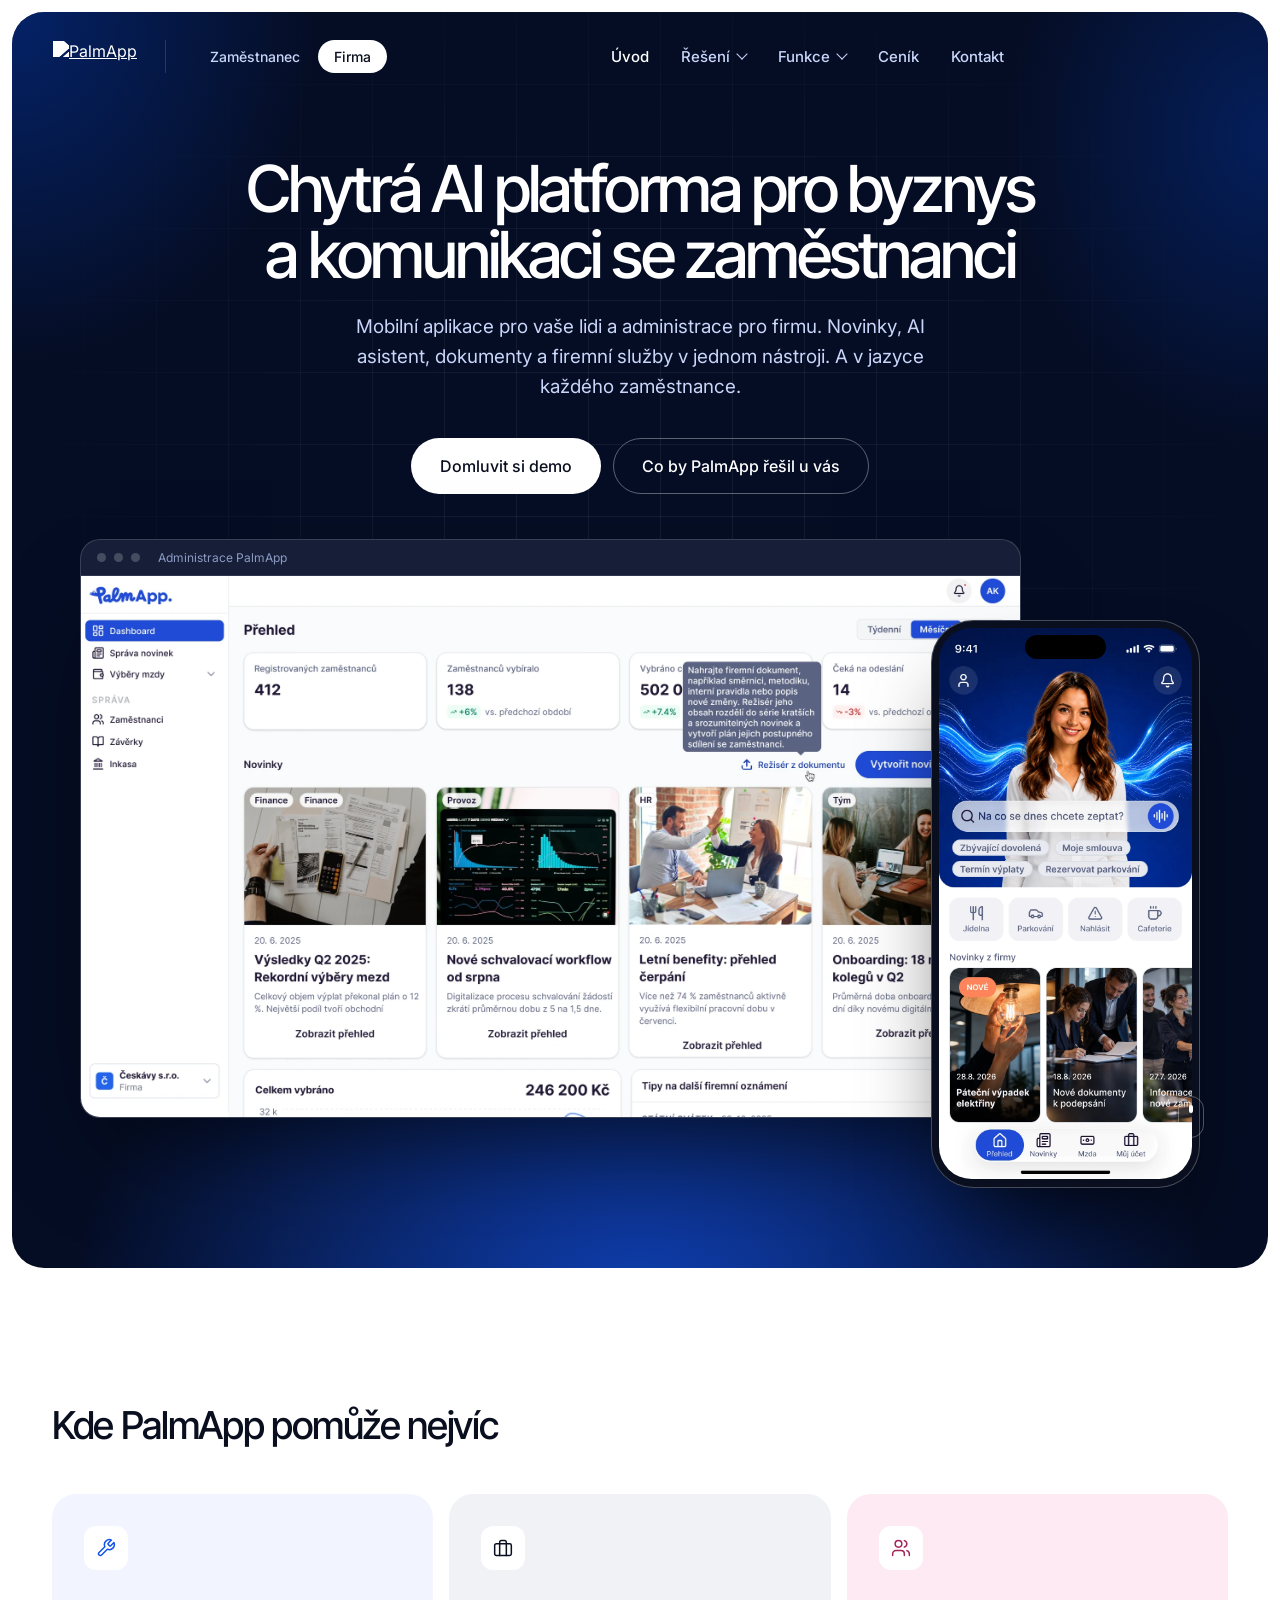
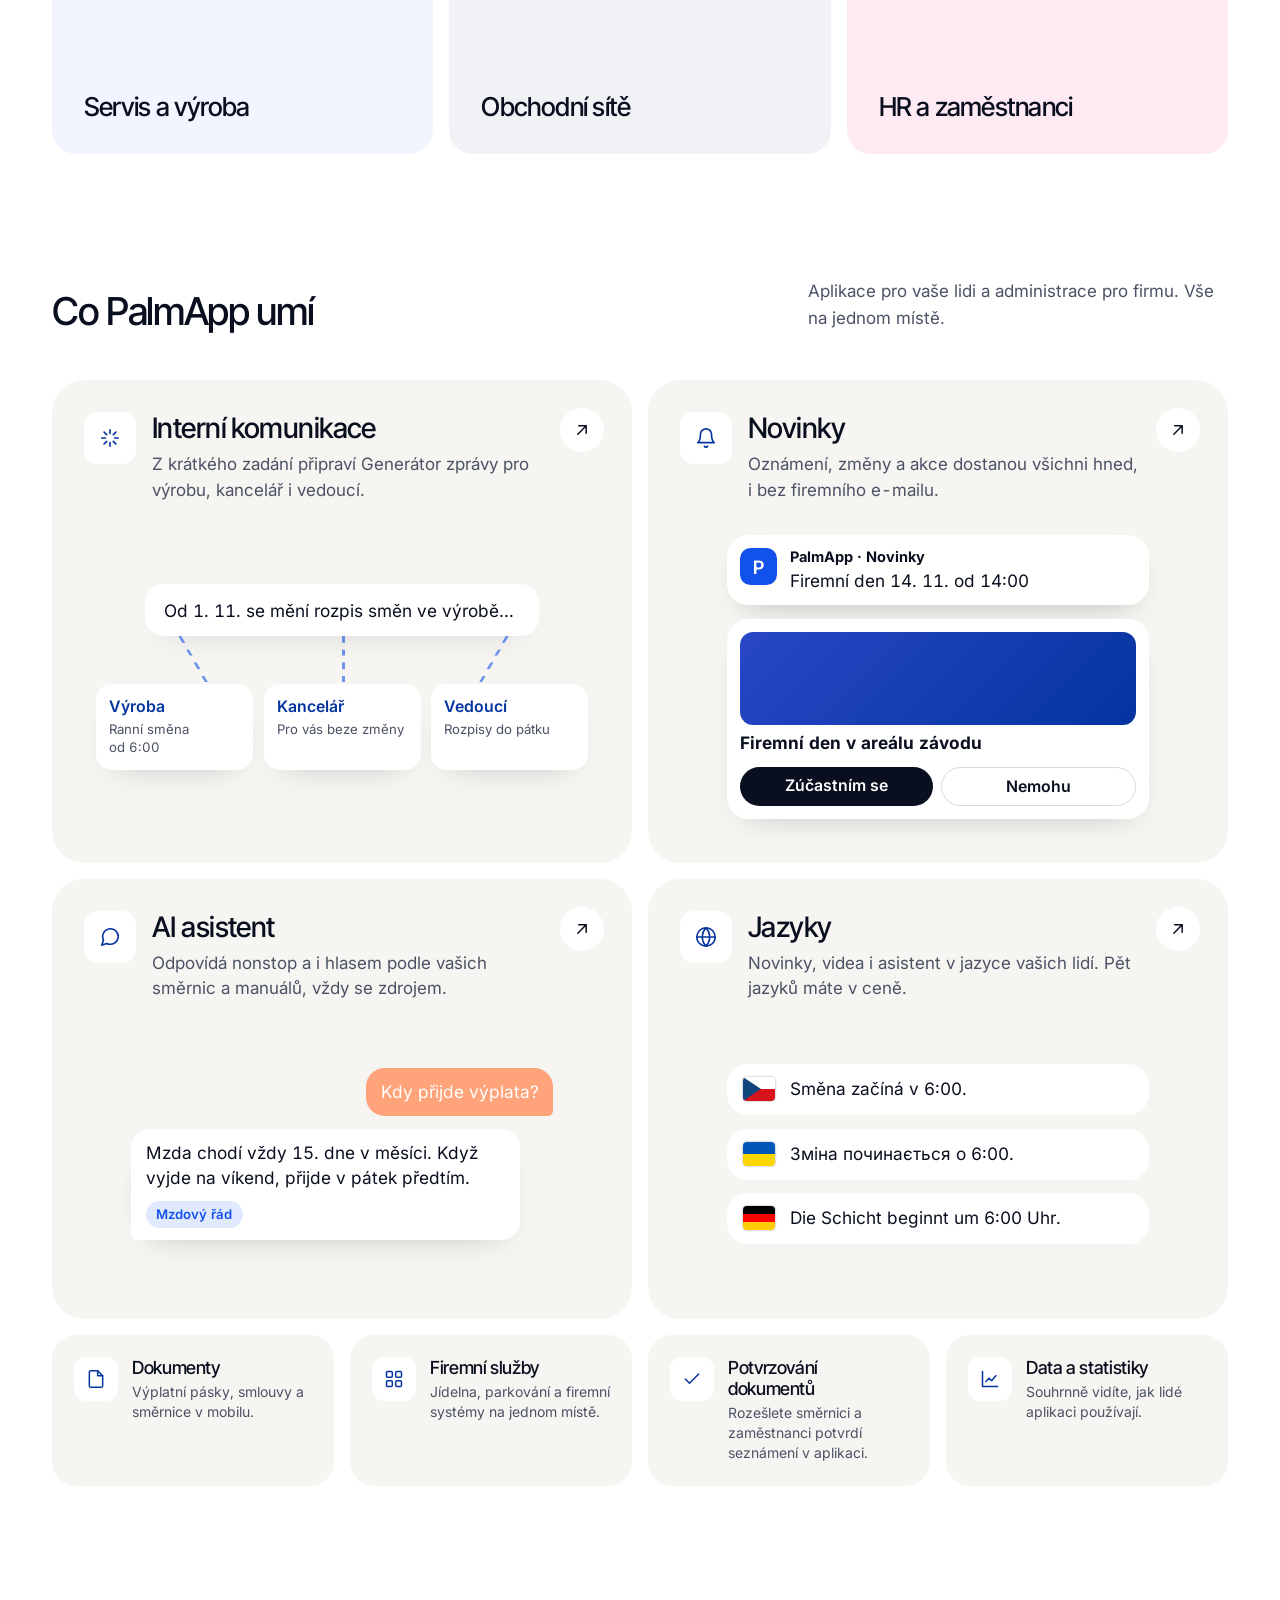
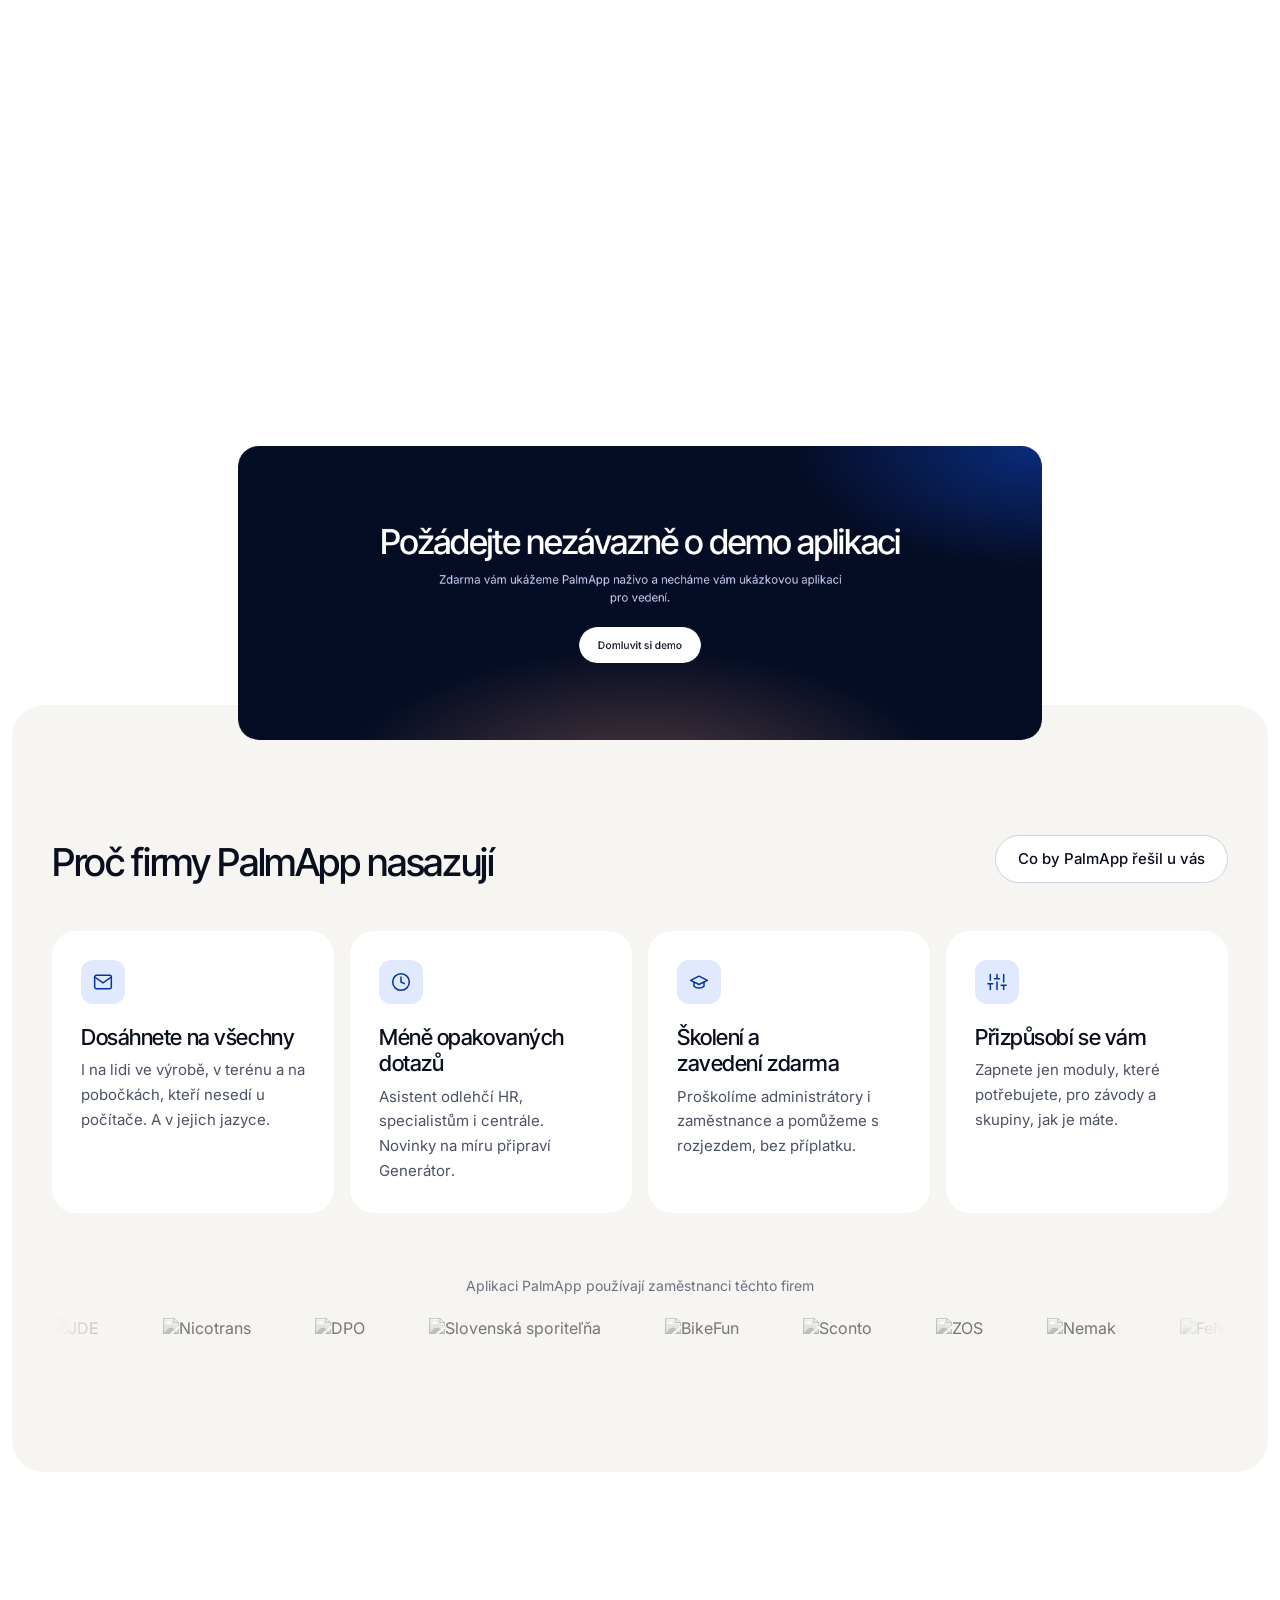
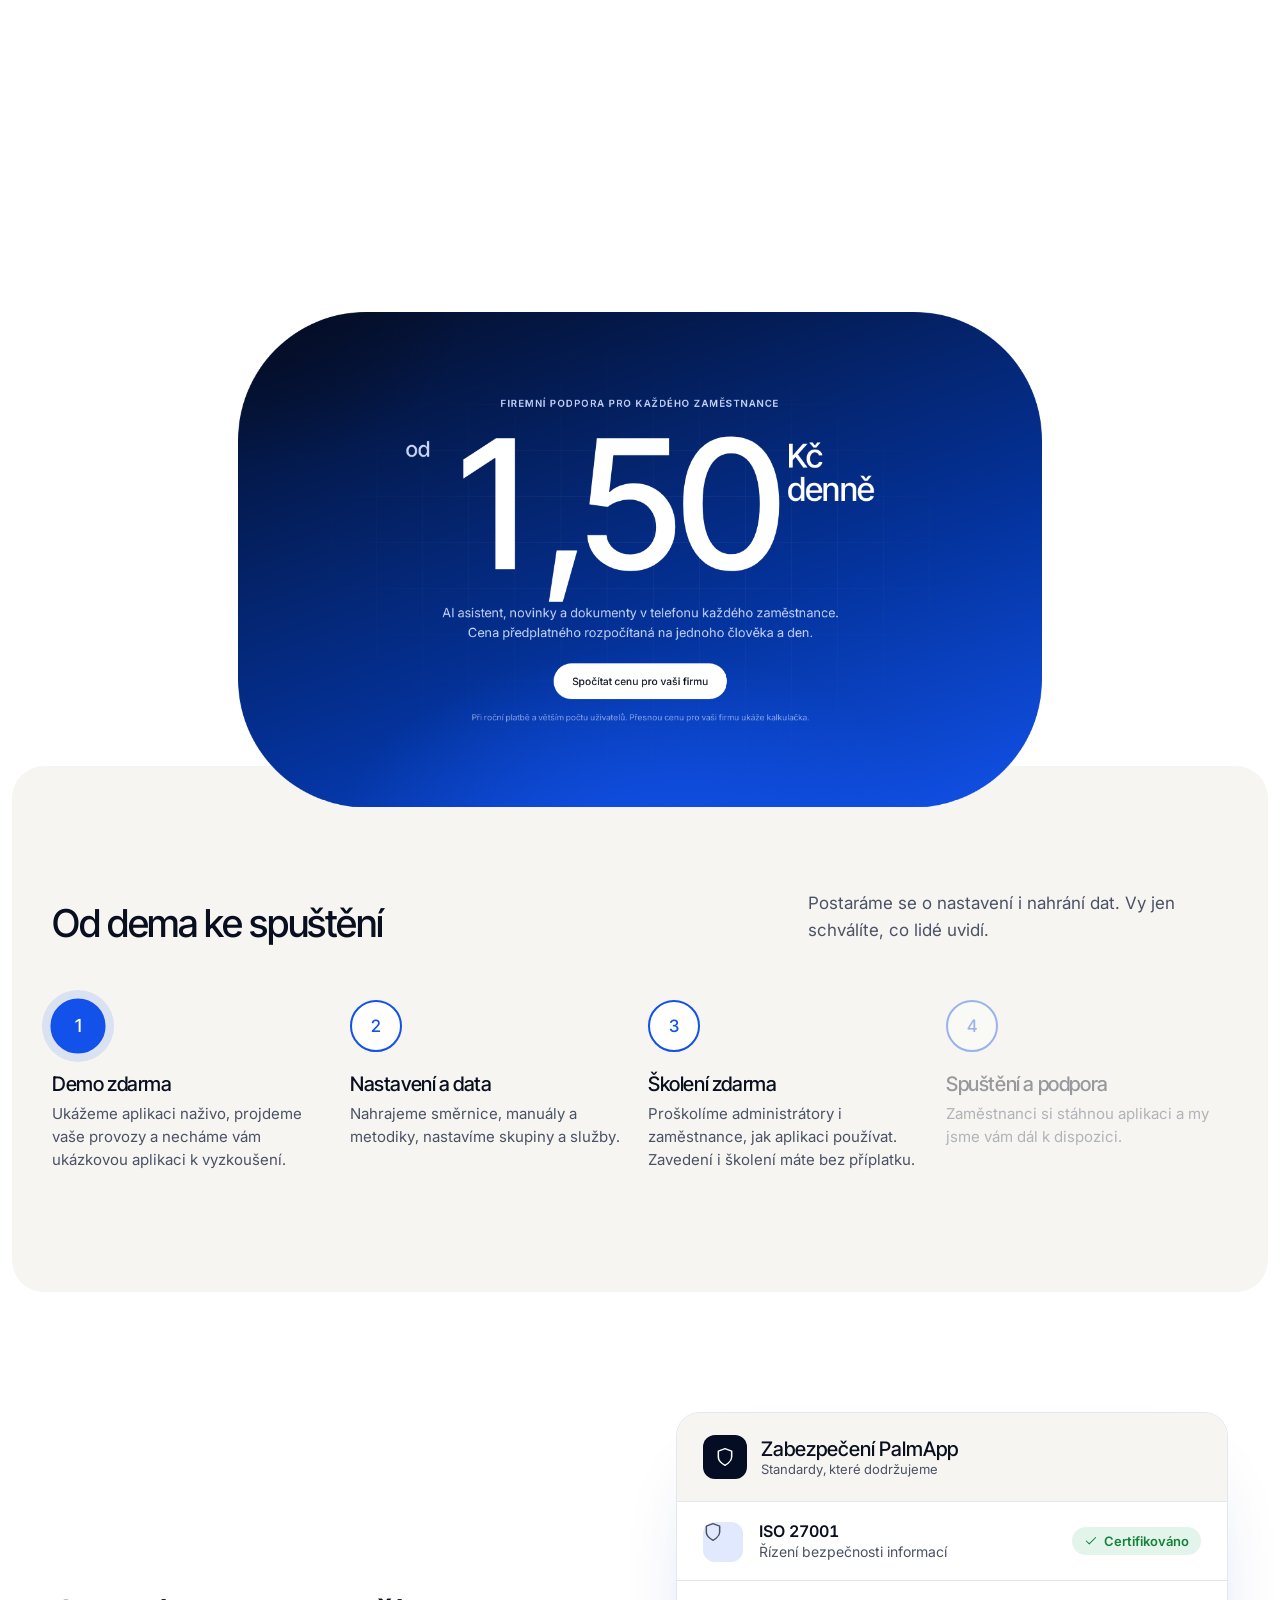
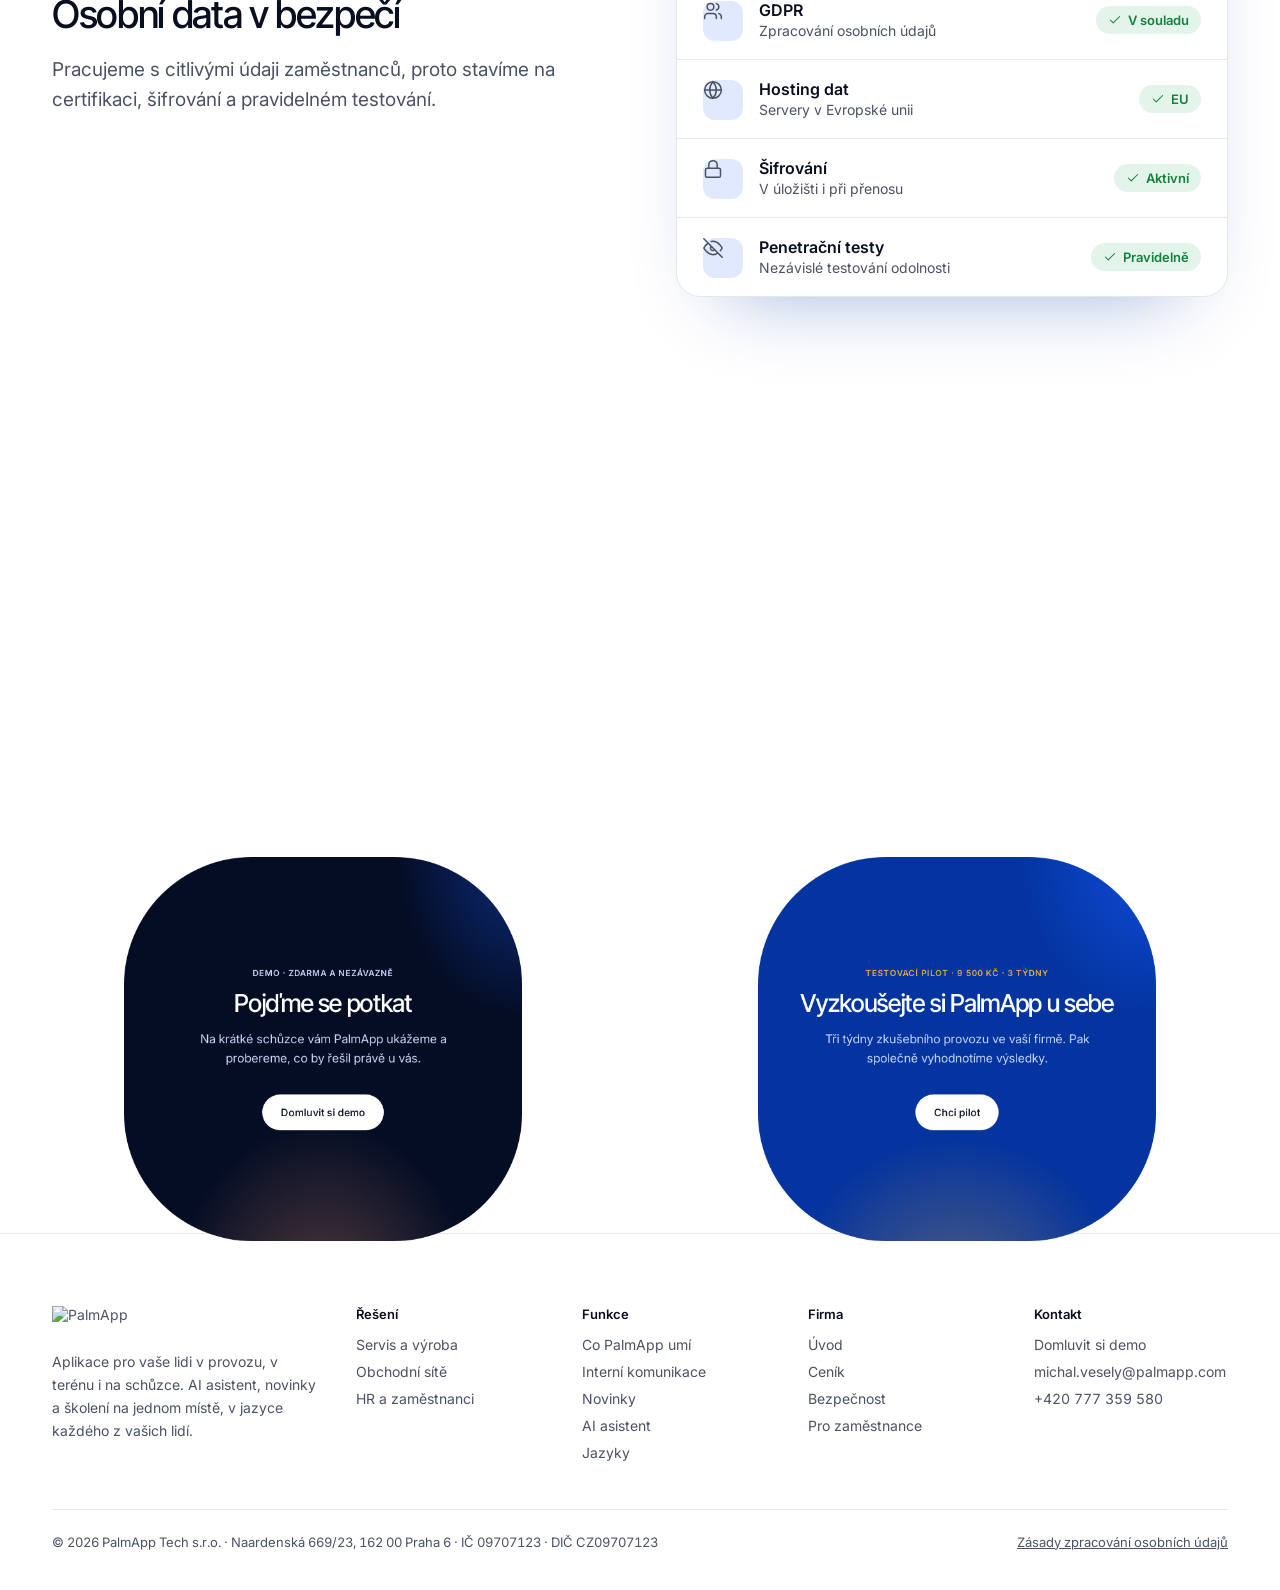
==== commit 4a67aefd: "v3" ====
--- a/index.html
+++ b/index.html
@@ -4,10 +4,10 @@
 <meta charset="utf-8">
 <meta name="viewport" content="width=device-width, initial-scale=1, viewport-fit=cover">
 <title>PalmApp pro firmy – chytrá AI platforma pro byznys a komunikaci se zaměstnanci</title>
-<meta name="description" content="Co je PalmApp a jak pomůže vaší firmě: komunikace, AI asistent, dokumenty, služby a výběr mzdy. Pro HR, servis i obchodní sítě.">
+<meta name="description" content="Co je PalmApp a jak pomůže vaší firmě: komunikace, AI asistent, dokumenty a služby ve všech světových jazycích. Pro servis a výrobu, obchodní sítě i HR.">
 <meta name="theme-color" content="#04349F">
 <meta property="og:title" content="PalmApp pro firmy – chytrá AI platforma pro byznys a komunikaci se zaměstnanci">
-<meta property="og:description" content="Co je PalmApp a jak pomůže vaší firmě: komunikace, AI asistent, dokumenty, služby a výběr mzdy. Pro HR, servis i obchodní sítě.">
+<meta property="og:description" content="Co je PalmApp a jak pomůže vaší firmě: komunikace, AI asistent, dokumenty a služby ve všech světových jazycích. Pro servis a výrobu, obchodní sítě i HR.">
 <meta property="og:image" content="https://www.palmapp.com/og-image.jpg">
 <script>document.documentElement.classList.add('js')</script>
 <link rel="preconnect" href="https://fonts.googleapis.com">
@@ -25,11 +25,11 @@
     <nav aria-label="Hlavní">
       <ul class="menu">
         <li><a class="m" href="index.html" aria-current="page">Úvod</a></li>
-        <li class="has-mega"><a class="m m--dd" href="index.html#reseni" data-mega aria-haspopup="true" aria-expanded="false" aria-controls="mega-reseni">Oborová řešení</a>
-          <div class="mega mega--seg" id="mega-reseni"><a href="hr.html"><span class="ic ic--pink"><svg class="i" viewBox="0 0 24 24" aria-hidden="true"><path d="M16 21v-2a4 4 0 0 0-4-4H6a4 4 0 0 0-4 4v2"/><circle cx="9" cy="7" r="4"/><path d="M22 21v-2a4 4 0 0 0-3-3.87M16 3.13a4 4 0 0 1 0 7.75"/></svg></span><div><b>Pro HR a zaměstnance</b><small>Komunikace, HR asistent a výběr mzdy</small></div></a><a href="servis.html"><span class="ic ic--seg-blue"><svg class="i" viewBox="0 0 24 24" aria-hidden="true"><path d="M14.7 6.3a1 1 0 0 0 0 1.4l1.6 1.6a1 1 0 0 0 1.4 0l3.8-3.8a6 6 0 0 1-7.9 7.9l-6.9 6.9a2.1 2.1 0 0 1-3-3l6.9-6.9a6 6 0 0 1 7.9-7.9z"/></svg></span><div><b>Pro servis a terén</b><small>Postupy a manuály pro techniky při práci</small></div></a><a href="obchodni-site.html"><span class="ic ic--ring"><svg class="i" viewBox="0 0 24 24" aria-hidden="true"><rect x="2" y="7" width="20" height="14" rx="2"/><path d="M16 21V5a2 2 0 0 0-2-2h-4a2 2 0 0 0-2 2v16"/></svg></span><div><b>Pro obchodní sítě</b><small>Produkty a postupy centrály pro celou síť</small></div></a>
+        <li class="has-mega"><a class="m m--dd" href="index.html#reseni" data-mega aria-haspopup="true" aria-expanded="false" aria-controls="mega-reseni">Řešení</a>
+          <div class="mega mega--seg" id="mega-reseni"><a href="servis.html"><span class="ic ic--seg-blue"><svg class="i" viewBox="0 0 24 24" aria-hidden="true"><path d="M14.7 6.3a1 1 0 0 0 0 1.4l1.6 1.6a1 1 0 0 0 1.4 0l3.8-3.8a6 6 0 0 1-7.9 7.9l-6.9 6.9a2.1 2.1 0 0 1-3-3l6.9-6.9a6 6 0 0 1 7.9-7.9z"/></svg></span><div><b>Servis a výroba</b><small>Postupy a manuály pro servis i výrobu</small></div></a><a href="obchodni-site.html"><span class="ic ic--ring"><svg class="i" viewBox="0 0 24 24" aria-hidden="true"><rect x="2" y="7" width="20" height="14" rx="2"/><path d="M16 21V5a2 2 0 0 0-2-2h-4a2 2 0 0 0-2 2v16"/></svg></span><div><b>Obchodní sítě</b><small>Produkty a postupy centrály pro celou síť</small></div></a><a href="hr.html"><span class="ic ic--pink"><svg class="i" viewBox="0 0 24 24" aria-hidden="true"><path d="M16 21v-2a4 4 0 0 0-4-4H6a4 4 0 0 0-4 4v2"/><circle cx="9" cy="7" r="4"/><path d="M22 21v-2a4 4 0 0 0-3-3.87M16 3.13a4 4 0 0 1 0 7.75"/></svg></span><div><b>HR a zaměstnanci</b><small>Komunikace, novinky a HR asistent</small></div></a>
           </div></li>
-        <li class="has-mega"><a class="m m--dd" href="index.html#funkce" data-mega aria-haspopup="true" aria-expanded="false" aria-controls="mega-produkt">Produkt</a>
-          <div class="mega" id="mega-produkt"><a href="interni-komunikace.html"><span class="ic"><svg class="i" viewBox="0 0 24 24" aria-hidden="true"><path d="M12 3v4M12 17v4M3 12h4M17 12h4M5.6 5.6l2.8 2.8M15.6 15.6l2.8 2.8M5.6 18.4l2.8-2.8M15.6 8.4l2.8-2.8"/></svg></span><div><b>Interní komunikace</b></div></a><a href="novinky.html"><span class="ic"><svg class="i" viewBox="0 0 24 24" aria-hidden="true"><path d="M6 8a6 6 0 0 1 12 0c0 7 3 9 3 9H3s3-2 3-9"/><path d="M10.3 21a1.94 1.94 0 0 0 3.4 0"/></svg></span><div><b>Novinky</b></div></a><a href="ai-asistent.html"><span class="ic"><svg class="i" viewBox="0 0 24 24" aria-hidden="true"><path d="M21 11.5a8.4 8.4 0 0 1-9 8.4 8.5 8.5 0 0 1-3.8-.9L3 21l1.9-5.7a8.5 8.5 0 1 1 16.1-3.8z"/></svg></span><div><b>AI asistent</b></div></a><a href="vyber-mzdy.html"><span class="ic"><svg class="i" viewBox="0 0 24 24" aria-hidden="true"><rect x="2" y="6" width="20" height="13" rx="2"/><circle cx="12" cy="12.5" r="2.5"/></svg></span><div><b>Výběr mzdy</b></div></a>
+        <li class="has-mega"><a class="m m--dd" href="index.html#funkce" data-mega aria-haspopup="true" aria-expanded="false" aria-controls="mega-produkt">Funkce</a>
+          <div class="mega" id="mega-produkt"><a href="interni-komunikace.html"><span class="ic"><svg class="i" viewBox="0 0 24 24" aria-hidden="true"><path d="M12 3v4M12 17v4M3 12h4M17 12h4M5.6 5.6l2.8 2.8M15.6 15.6l2.8 2.8M5.6 18.4l2.8-2.8M15.6 8.4l2.8-2.8"/></svg></span><div><b>Interní komunikace</b></div></a><a href="novinky.html"><span class="ic"><svg class="i" viewBox="0 0 24 24" aria-hidden="true"><path d="M6 8a6 6 0 0 1 12 0c0 7 3 9 3 9H3s3-2 3-9"/><path d="M10.3 21a1.94 1.94 0 0 0 3.4 0"/></svg></span><div><b>Novinky</b></div></a><a href="ai-asistent.html"><span class="ic"><svg class="i" viewBox="0 0 24 24" aria-hidden="true"><path d="M21 11.5a8.4 8.4 0 0 1-9 8.4 8.5 8.5 0 0 1-3.8-.9L3 21l1.9-5.7a8.5 8.5 0 1 1 16.1-3.8z"/></svg></span><div><b>AI asistent</b></div></a>
           </div></li>
         <li><a class="m" href="cenik.html">Ceník</a></li>
         <li><a class="m" href="kontakt.html">Kontakt</a></li>
@@ -44,8 +44,8 @@
 <div class="drawer" id="drawer">
   <div class="seg-m"><a href="zamestnanec.html">Zaměstnanec</a><a href="index.html" aria-current="page">Firma</a></div>
   <a href="index.html"><span class="ic"><svg class="i" viewBox="0 0 24 24" aria-hidden="true"><rect x="5" y="2" width="14" height="20" rx="3"/><path d="M11 18h2"/></svg></span>Úvod</a>
-  <h5>Oborová řešení</h5><a href="hr.html"><span class="ic ic--pink"><svg class="i" viewBox="0 0 24 24" aria-hidden="true"><path d="M16 21v-2a4 4 0 0 0-4-4H6a4 4 0 0 0-4 4v2"/><circle cx="9" cy="7" r="4"/><path d="M22 21v-2a4 4 0 0 0-3-3.87M16 3.13a4 4 0 0 1 0 7.75"/></svg></span>Pro HR a zaměstnance</a><a href="servis.html"><span class="ic ic--seg-blue"><svg class="i" viewBox="0 0 24 24" aria-hidden="true"><path d="M14.7 6.3a1 1 0 0 0 0 1.4l1.6 1.6a1 1 0 0 0 1.4 0l3.8-3.8a6 6 0 0 1-7.9 7.9l-6.9 6.9a2.1 2.1 0 0 1-3-3l6.9-6.9a6 6 0 0 1 7.9-7.9z"/></svg></span>Pro servis a terén</a><a href="obchodni-site.html"><span class="ic ic--ring"><svg class="i" viewBox="0 0 24 24" aria-hidden="true"><rect x="2" y="7" width="20" height="14" rx="2"/><path d="M16 21V5a2 2 0 0 0-2-2h-4a2 2 0 0 0-2 2v16"/></svg></span>Pro obchodní sítě</a>
-  <h5>Produkt</h5><a href="interni-komunikace.html"><span class="ic"><svg class="i" viewBox="0 0 24 24" aria-hidden="true"><path d="M12 3v4M12 17v4M3 12h4M17 12h4M5.6 5.6l2.8 2.8M15.6 15.6l2.8 2.8M5.6 18.4l2.8-2.8M15.6 8.4l2.8-2.8"/></svg></span>Interní komunikace</a><a href="novinky.html"><span class="ic"><svg class="i" viewBox="0 0 24 24" aria-hidden="true"><path d="M6 8a6 6 0 0 1 12 0c0 7 3 9 3 9H3s3-2 3-9"/><path d="M10.3 21a1.94 1.94 0 0 0 3.4 0"/></svg></span>Novinky</a><a href="ai-asistent.html"><span class="ic"><svg class="i" viewBox="0 0 24 24" aria-hidden="true"><path d="M21 11.5a8.4 8.4 0 0 1-9 8.4 8.5 8.5 0 0 1-3.8-.9L3 21l1.9-5.7a8.5 8.5 0 1 1 16.1-3.8z"/></svg></span>AI asistent</a><a href="vyber-mzdy.html"><span class="ic"><svg class="i" viewBox="0 0 24 24" aria-hidden="true"><rect x="2" y="6" width="20" height="13" rx="2"/><circle cx="12" cy="12.5" r="2.5"/></svg></span>Výběr mzdy</a>
+  <h5>Řešení</h5><a href="servis.html"><span class="ic ic--seg-blue"><svg class="i" viewBox="0 0 24 24" aria-hidden="true"><path d="M14.7 6.3a1 1 0 0 0 0 1.4l1.6 1.6a1 1 0 0 0 1.4 0l3.8-3.8a6 6 0 0 1-7.9 7.9l-6.9 6.9a2.1 2.1 0 0 1-3-3l6.9-6.9a6 6 0 0 1 7.9-7.9z"/></svg></span>Servis a výroba</a><a href="obchodni-site.html"><span class="ic ic--ring"><svg class="i" viewBox="0 0 24 24" aria-hidden="true"><rect x="2" y="7" width="20" height="14" rx="2"/><path d="M16 21V5a2 2 0 0 0-2-2h-4a2 2 0 0 0-2 2v16"/></svg></span>Obchodní sítě</a><a href="hr.html"><span class="ic ic--pink"><svg class="i" viewBox="0 0 24 24" aria-hidden="true"><path d="M16 21v-2a4 4 0 0 0-4-4H6a4 4 0 0 0-4 4v2"/><circle cx="9" cy="7" r="4"/><path d="M22 21v-2a4 4 0 0 0-3-3.87M16 3.13a4 4 0 0 1 0 7.75"/></svg></span>HR a zaměstnanci</a>
+  <h5>Funkce</h5><a href="interni-komunikace.html"><span class="ic"><svg class="i" viewBox="0 0 24 24" aria-hidden="true"><path d="M12 3v4M12 17v4M3 12h4M17 12h4M5.6 5.6l2.8 2.8M15.6 15.6l2.8 2.8M5.6 18.4l2.8-2.8M15.6 8.4l2.8-2.8"/></svg></span>Interní komunikace</a><a href="novinky.html"><span class="ic"><svg class="i" viewBox="0 0 24 24" aria-hidden="true"><path d="M6 8a6 6 0 0 1 12 0c0 7 3 9 3 9H3s3-2 3-9"/><path d="M10.3 21a1.94 1.94 0 0 0 3.4 0"/></svg></span>Novinky</a><a href="ai-asistent.html"><span class="ic"><svg class="i" viewBox="0 0 24 24" aria-hidden="true"><path d="M21 11.5a8.4 8.4 0 0 1-9 8.4 8.5 8.5 0 0 1-3.8-.9L3 21l1.9-5.7a8.5 8.5 0 1 1 16.1-3.8z"/></svg></span>AI asistent</a>
   <h5>Další</h5>
   <a href="cenik.html"><span class="ic"><svg class="i" viewBox="0 0 24 24" aria-hidden="true"><path d="M4 21v-7M4 10V3M12 21v-9M12 8V3M20 21v-5M20 12V3M1 14h6M9 8h6M17 16h6"/></svg></span>Ceník</a>
   <a href="kontakt.html"><span class="ic"><svg class="i" viewBox="0 0 24 24" aria-hidden="true"><rect x="2" y="4" width="20" height="16" rx="2"/><path d="m22 6-10 7L2 6"/></svg></span>Kontakt</a>
@@ -59,15 +59,12 @@
     <div class="gridlines" aria-hidden="true"></div>
     <div class="fhero-copy">
       <h1 data-reveal>Chytrá AI platforma pro byznys a&nbsp;komunikaci se zaměstnanci</h1>
-      <p class="sub" data-reveal style="--d:140ms">Mobilní aplikace pro vaše lidi a administrace pro firmu. Novinky, AI asistent, dokumenty, firemní služby a výběr mzdy jako benefit v jednom nástroji.</p>
+      <p class="sub" data-reveal style="--d:140ms">Mobilní aplikace pro vaše lidi a administrace pro firmu. Novinky, AI asistent, dokumenty a firemní služby v jednom nástroji. A v jazyce každého zaměstnance.</p>
       <div class="fhero-ctas" data-reveal style="--d:260ms"><a class="btn btn--white" href="kontakt.html">Domluvit si demo</a><a class="btn btn--ghost-w" href="cenik.html">Co by PalmApp řešil u vás</a></div>
     </div>
     <div class="fstage">
-      <div class="fstage-admin" data-reveal="rise" style="--d:300ms"><div class="fstage-bar"><i></i><i></i><i></i><span>Administrace PalmApp</span></div><img src="assets/img/admin-dashboard.webp" alt="Administrace PalmApp: přehled výběrů mzdy, novinky a Režisér z dokumentu" width="2200" height="1267" fetchpriority="high"></div>
+      <div class="fstage-admin" data-reveal="rise" style="--d:300ms"><div class="fstage-bar"><i></i><i></i><i></i><span>Administrace PalmApp</span></div><img src="assets/img/admin-dashboard.webp" alt="Administrace PalmApp: přehled, novinky a Režisér z dokumentu" width="2200" height="1267" fetchpriority="high"></div>
       <div class="fstage-phone" data-reveal="rise" style="--d:450ms"><div class="fstage-screen"><img src="assets/img/app-prehled.webp" alt="Přehled v mobilní aplikaci PalmApp s asistentem a novinkami" width="786" height="1704"></div></div>
-      <div class="fw fw--1" aria-hidden="true"><div data-reveal style="--d:900ms"><div class="chip-float"><span class="ic"><svg class="i" viewBox="0 0 24 24" aria-hidden="true"><path d="M6 8a6 6 0 0 1 12 0c0 7 3 9 3 9H3s3-2 3-9"/><path d="M10.3 21a1.94 1.94 0 0 0 3.4 0"/></svg></span><div><b>Zpráva odeslána</b><small>Výroba · Sklad · Kancelář</small></div></div></div></div>
-      <div class="fw fw--2" aria-hidden="true"><div data-reveal style="--d:1100ms"><div class="chip-float" style="animation-delay:-2.3s"><span class="ic"><svg class="i" viewBox="0 0 24 24" aria-hidden="true"><path d="M21 11.5a8.4 8.4 0 0 1-9 8.4 8.5 8.5 0 0 1-3.8-.9L3 21l1.9-5.7a8.5 8.5 0 1 1 16.1-3.8z"/></svg></span><div><b>Asistent odpověděl</b><small>podle vašich dokumentů</small></div></div></div></div>
-      <div class="fw fw--3" aria-hidden="true"><div data-reveal style="--d:1300ms"><div class="chip-float" style="animation-delay:-4.6s"><span class="ic ic--gold"><svg class="i" viewBox="0 0 24 24" aria-hidden="true"><rect x="2" y="6" width="20" height="13" rx="2"/><circle cx="12" cy="12.5" r="2.5"/></svg></span><div><b>Výběr mzdy</b><small>0 Kč měsíčně pro firmu</small></div></div></div></div>
     </div>
     <div class="scroll-hint" aria-hidden="true"></div>
   </div>
@@ -77,7 +74,7 @@
 <section class="section" id="reseni" style="padding-bottom:0">
   <div class="wrap">
     <div class="head" data-reveal><div><h2 class="h2">Kde PalmApp pomůže nejvíc</h2></div></div>
-    <div class="segbox-grid"><a class="segbox segbox--v2 segbox--pink" href="hr.html" data-reveal style="--d:0ms"><span class="ic ic--pink"><svg class="i" viewBox="0 0 24 24" aria-hidden="true"><path d="M16 21v-2a4 4 0 0 0-4-4H6a4 4 0 0 0-4 4v2"/><circle cx="9" cy="7" r="4"/><path d="M22 21v-2a4 4 0 0 0-3-3.87M16 3.13a4 4 0 0 1 0 7.75"/></svg></span><span class="segbox-arr" aria-hidden="true"><svg class="i" viewBox="0 0 24 24"><path d="M7 17 17 7M8 7h9v9"/></svg></span><div class="h4">Pro HR a zaměstnance</div></a><a class="segbox segbox--v2 segbox--blue" href="servis.html" data-reveal style="--d:90ms"><span class="ic ic--seg-blue"><svg class="i" viewBox="0 0 24 24" aria-hidden="true"><path d="M14.7 6.3a1 1 0 0 0 0 1.4l1.6 1.6a1 1 0 0 0 1.4 0l3.8-3.8a6 6 0 0 1-7.9 7.9l-6.9 6.9a2.1 2.1 0 0 1-3-3l6.9-6.9a6 6 0 0 1 7.9-7.9z"/></svg></span><span class="segbox-arr" aria-hidden="true"><svg class="i" viewBox="0 0 24 24"><path d="M7 17 17 7M8 7h9v9"/></svg></span><div class="h4">Pro servis a terén</div></a><a class="segbox segbox--v2 segbox--white" href="obchodni-site.html" data-reveal style="--d:180ms"><span class="ic ic--ring"><svg class="i" viewBox="0 0 24 24" aria-hidden="true"><rect x="2" y="7" width="20" height="14" rx="2"/><path d="M16 21V5a2 2 0 0 0-2-2h-4a2 2 0 0 0-2 2v16"/></svg></span><span class="segbox-arr" aria-hidden="true"><svg class="i" viewBox="0 0 24 24"><path d="M7 17 17 7M8 7h9v9"/></svg></span><div class="h4">Pro obchodní sítě</div></a></div>
+    <div class="segbox-grid"><a class="segbox segbox--v2 segbox--blue" href="servis.html" data-reveal style="--d:0ms"><span class="ic ic--seg-blue"><svg class="i" viewBox="0 0 24 24" aria-hidden="true"><path d="M14.7 6.3a1 1 0 0 0 0 1.4l1.6 1.6a1 1 0 0 0 1.4 0l3.8-3.8a6 6 0 0 1-7.9 7.9l-6.9 6.9a2.1 2.1 0 0 1-3-3l6.9-6.9a6 6 0 0 1 7.9-7.9z"/></svg></span><span class="segbox-arr" aria-hidden="true"><svg class="i" viewBox="0 0 24 24"><path d="M7 17 17 7M8 7h9v9"/></svg></span><div class="h4">Servis a výroba</div></a><a class="segbox segbox--v2 segbox--white" href="obchodni-site.html" data-reveal style="--d:90ms"><span class="ic ic--ring"><svg class="i" viewBox="0 0 24 24" aria-hidden="true"><rect x="2" y="7" width="20" height="14" rx="2"/><path d="M16 21V5a2 2 0 0 0-2-2h-4a2 2 0 0 0-2 2v16"/></svg></span><span class="segbox-arr" aria-hidden="true"><svg class="i" viewBox="0 0 24 24"><path d="M7 17 17 7M8 7h9v9"/></svg></span><div class="h4">Obchodní sítě</div></a><a class="segbox segbox--v2 segbox--pink" href="hr.html" data-reveal style="--d:180ms"><span class="ic ic--pink"><svg class="i" viewBox="0 0 24 24" aria-hidden="true"><path d="M16 21v-2a4 4 0 0 0-4-4H6a4 4 0 0 0-4 4v2"/><circle cx="9" cy="7" r="4"/><path d="M22 21v-2a4 4 0 0 0-3-3.87M16 3.13a4 4 0 0 1 0 7.75"/></svg></span><span class="segbox-arr" aria-hidden="true"><svg class="i" viewBox="0 0 24 24"><path d="M7 17 17 7M8 7h9v9"/></svg></span><div class="h4">HR a zaměstnanci</div></a></div>
   </div>
 </section>
 
@@ -86,30 +83,30 @@
   <div class="wrap">
     <div class="head" data-reveal>
       <div><h2 class="h2">Co PalmApp umí</h2></div>
-      <p class="lead">Mobilní aplikace pro vaše lidi a administrace pro firmu. Všechno, co potřebujete lidem říct, předat a nabídnout.</p>
+      <p class="lead">Aplikace pro vaše lidi a administrace pro firmu. Vše na jednom místě.</p>
     </div>
     <div class="fgrid">
       <a class="fcard fcard--a" href="interni-komunikace.html" data-reveal>
-        <div class="fcard-txt"><span class="fcard-k"><span class="ic"><svg class="i" viewBox="0 0 24 24" aria-hidden="true"><path d="M12 3v4M12 17v4M3 12h4M17 12h4M5.6 5.6l2.8 2.8M15.6 15.6l2.8 2.8M5.6 18.4l2.8-2.8M15.6 8.4l2.8-2.8"/></svg></span>Interní komunikace</span><h3 class="h3">Jedna zpráva, verze pro každou skupinu</h3><p class="p">Stačí krátké zadání. PalmApp Generátor z něj připraví zprávy pro výrobu, kancelář i vedoucí, v jejich jazyce a ve stylu vaší firmy.</p><span class="link-arrow">Interní komunikace</span></div>
+        <div class="fcard-txt fcard-head"><span class="ic"><svg class="i" viewBox="0 0 24 24" aria-hidden="true"><path d="M12 3v4M12 17v4M3 12h4M17 12h4M5.6 5.6l2.8 2.8M15.6 15.6l2.8 2.8M5.6 18.4l2.8-2.8M15.6 8.4l2.8-2.8"/></svg></span><div class="fcard-tt"><h3 class="fcard-t">Interní komunikace</h3><p class="p">Z krátkého zadání připraví Generátor zprávy pro výrobu, kancelář i vedoucí.</p></div><span class="fcard-arr" aria-hidden="true"><svg class="i" viewBox="0 0 24 24"><path d="M7 17 17 7M8 7h9v9"/></svg></span></div>
         <div class="fviz"><div class="fv-ik"><div class="fv-msg">Od 1. 11. se mění rozpis směn ve výrobě…</div><div class="fv-split"><i></i><i></i><i></i></div><div class="fv-vers"><span class="mu-pop">Výroba<small>Ranní směna od 6:00</small></span><span class="mu-pop2">Kancelář<small>Pro vás beze změny</small></span><span class="mu-pop3">Vedoucí<small>Rozpisy do pátku</small></span></div></div></div>
       </a>
       <a class="fcard fcard--b" href="novinky.html" data-reveal>
-        <div class="fcard-txt"><span class="fcard-k"><span class="ic"><svg class="i" viewBox="0 0 24 24" aria-hidden="true"><path d="M6 8a6 6 0 0 1 12 0c0 7 3 9 3 9H3s3-2 3-9"/><path d="M10.3 21a1.94 1.94 0 0 0 3.4 0"/></svg></span>Novinky</span><h3 class="h3">Nejnovější interní novinky a oznámení</h3><p class="p">Oznámení, změny i akce dostanou všichni hned, i bez firemního e-mailu. A každý v jazyce, kterému rozumí.</p><span class="link-arrow">Novinky</span></div>
+        <div class="fcard-txt fcard-head"><span class="ic"><svg class="i" viewBox="0 0 24 24" aria-hidden="true"><path d="M6 8a6 6 0 0 1 12 0c0 7 3 9 3 9H3s3-2 3-9"/><path d="M10.3 21a1.94 1.94 0 0 0 3.4 0"/></svg></span><div class="fcard-tt"><h3 class="fcard-t">Novinky</h3><p class="p">Oznámení, změny a akce dostanou všichni hned, i bez firemního e-mailu.</p></div><span class="fcard-arr" aria-hidden="true"><svg class="i" viewBox="0 0 24 24"><path d="M7 17 17 7M8 7h9v9"/></svg></span></div>
         <div class="fviz"><div class="fv-stack"><div class="mu-notif mu-pop"><div class="mu-app">P</div><div><b>PalmApp · Novinky</b><span>Firemní den 14. 11. od 14:00</span></div></div><div class="mu-card mu-pop2"><div class="mu-img"></div><b>Firemní den v areálu závodu</b><div class="fv-rsvp"><span>Zúčastním se</span><span class="o">Nemohu</span></div></div></div></div>
       </a>
       <a class="fcard fcard--c" href="ai-asistent.html" data-reveal>
-        <div class="fcard-txt"><span class="fcard-k"><span class="ic"><svg class="i" viewBox="0 0 24 24" aria-hidden="true"><path d="M21 11.5a8.4 8.4 0 0 1-9 8.4 8.5 8.5 0 0 1-3.8-.9L3 21l1.9-5.7a8.5 8.5 0 1 1 16.1-3.8z"/></svg></span>AI asistent</span><h3 class="h3">Odpovídá nonstop a i hlasem</h3><p class="p">Učí se z vašich směrnic, manuálů a metodik a odpovídá podle nich, vždy se zdrojem.</p><span class="link-arrow">AI asistent</span></div>
+        <div class="fcard-txt fcard-head"><span class="ic"><svg class="i" viewBox="0 0 24 24" aria-hidden="true"><path d="M21 11.5a8.4 8.4 0 0 1-9 8.4 8.5 8.5 0 0 1-3.8-.9L3 21l1.9-5.7a8.5 8.5 0 1 1 16.1-3.8z"/></svg></span><div class="fcard-tt"><h3 class="fcard-t">AI asistent</h3><p class="p">Odpovídá nonstop a i hlasem podle vašich směrnic a manuálů, vždy se zdrojem.</p></div><span class="fcard-arr" aria-hidden="true"><svg class="i" viewBox="0 0 24 24"><path d="M7 17 17 7M8 7h9v9"/></svg></span></div>
         <div class="fviz"><div class="fv-stack mu-chat"><div class="mu-q mu-pop">Kdy přijde výplata?</div><div class="mu-a mu-pop2">Mzda chodí vždy 15. dne v měsíci. Když vyjde na víkend, přijde v pátek předtím.<span class="mu-src">Mzdový řád</span></div></div></div>
       </a>
-      <a class="fcard fcard--d fcard--gold" href="vyber-mzdy.html" data-reveal>
-        <div class="fcard-txt"><span class="fcard-k"><span class="ic"><svg class="i" viewBox="0 0 24 24" aria-hidden="true"><rect x="2" y="6" width="20" height="13" rx="2"/><circle cx="12" cy="12.5" r="2.5"/></svg></span>Výběr mzdy</span><h3 class="h3">Benefit, který firmu měsíčně nic nestojí</h3><p class="p">Zaměstnanci si vyberou část odpracované mzdy dřív. Poplatek 79 Kč platí jen oni.</p><span class="link-arrow">Výběr mzdy</span></div>
-        <div class="fviz"><div class="fv-stack"><div class="fv-bal mu-pop"><small>K dispozici k výběru</small><b>8 400 Kč</b><div class="fv-bar"><i></i></div></div><div class="mu-notif mu-pop2"><div class="mu-app" style="background:var(--gold);color:var(--ink)">+</div><div><b>Výběr mzdy · Dnes 11:28</b><span>+2 000 Kč na cestě na účet</span></div></div></div></div>
+      <a class="fcard fcard--d" href="cenik.html#kalkulacka" data-reveal>
+        <div class="fcard-txt fcard-head"><span class="ic"><svg class="i" viewBox="0 0 24 24" aria-hidden="true"><circle cx="12" cy="12" r="10"/><path d="M12 2a14.5 14.5 0 0 0 0 20 14.5 14.5 0 0 0 0-20"/><path d="M2 12h20"/></svg></span><div class="fcard-tt"><h3 class="fcard-t">Jazyky</h3><p class="p">Novinky, videa i asistent v jazyce vašich lidí. Pět jazyků máte v ceně.</p></div><span class="fcard-arr" aria-hidden="true"><svg class="i" viewBox="0 0 24 24"><path d="M7 17 17 7M8 7h9v9"/></svg></span></div>
+        <div class="fviz"><div class="fv-stack fv-langs"><div class="lang-msg mu-pop"><span class="lc lc--flag"><img class="flag" src="assets/img/flags/cz.svg" alt="" width="20" height="15"></span><p>Směna začíná v 6:00.</p></div><div class="lang-msg mu-pop2"><span class="lc lc--flag"><img class="flag" src="assets/img/flags/ua.svg" alt="" width="20" height="15"></span><p>Зміна починається о 6:00.</p></div><div class="lang-msg mu-pop3"><span class="lc lc--flag"><img class="flag" src="assets/img/flags/de.svg" alt="" width="20" height="15"></span><p>Die Schicht beginnt um 6:00 Uhr.</p></div></div></div>
       </a>
     </div>
     <div class="fsmall"><div class="fs" data-reveal style="--d:0ms"><span class="ic"><svg class="i" viewBox="0 0 24 24" aria-hidden="true"><path d="M14 2H6a2 2 0 0 0-2 2v16a2 2 0 0 0 2 2h12a2 2 0 0 0 2-2V8z"/><path d="M14 2v6h6"/></svg></span><div><b>Dokumenty</b><small>Výplatní pásky, smlouvy a směrnice v mobilu.</small></div></div><div class="fs" data-reveal style="--d:80ms"><span class="ic"><svg class="i" viewBox="0 0 24 24" aria-hidden="true"><rect x="3" y="3" width="7" height="7" rx="1.5"/><rect x="14" y="3" width="7" height="7" rx="1.5"/><rect x="3" y="14" width="7" height="7" rx="1.5"/><rect x="14" y="14" width="7" height="7" rx="1.5"/></svg></span><div><b>Firemní služby</b><small>Jídelna, parkování a firemní systémy na jednom místě.</small></div></div><div class="fs" data-reveal style="--d:160ms"><span class="ic"><svg class="i" viewBox="0 0 24 24" aria-hidden="true"><path d="M20 6 9 17l-5-5"/></svg></span><div><b>Potvrzování dokumentů</b><small>Rozešlete směrnici a zaměstnanci potvrdí seznámení v aplikaci.</small></div></div><div class="fs" data-reveal style="--d:240ms"><span class="ic"><svg class="i" viewBox="0 0 24 24" aria-hidden="true"><path d="M3 3v18h18"/><path d="M7 15l4-4 3 3 5-6"/></svg></span><div><b>Data a statistiky</b><small>Souhrnně vidíte, jak lidé aplikaci používají.</small></div></div></div>
   </div>
 </section>
-<section class="inset dband-sec" data-curtain-host><div class="dbanner" data-curtain><h2 class="h2">Požádejte nezávazně o demo aplikaci</h2><p>Nezávazně a zdarma vám ukážeme PalmApp naživo a necháme vám ukázkovou aplikaci, kterou si v klidu projdete a můžete ji představit vedení.</p><a class="btn btn--white btn--lg" href="kontakt.html?zajem=demo">Domluvit si demo</a></div></section>
+<section class="inset dband-sec" data-curtain-host><div class="dbanner" data-curtain><h2 class="h2">Požádejte nezávazně o demo aplikaci</h2><p>Zdarma vám ukážeme PalmApp naživo a necháme vám ukázkovou aplikaci pro vedení.</p><a class="btn btn--white btn--lg" href="kontakt.html?zajem=demo">Domluvit si demo</a></div></section>
 
 <!-- ============ PROČ PALMAPP ============ -->
 <section class="section section--sand" id="proc">
@@ -118,28 +115,26 @@
       <div><h2 class="h2">Proč firmy PalmApp nasazují</h2></div>
       <a class="btn btn--line" href="cenik.html">Co by PalmApp řešil u vás</a>
     </div>
-    <div class="grid-4" style="margin-top:48px"><div class="card" data-reveal style="--d:0ms;border-color:transparent"><span class="ic"><svg class="i" viewBox="0 0 24 24" aria-hidden="true"><rect x="2" y="4" width="20" height="16" rx="2"/><path d="m22 6-10 7L2 6"/></svg></span><div class="h4">Dosáhnete na všechny</div><p class="p">I na lidi ve výrobě, v terénu a na pobočkách, kteří nesedí u počítače. A v jejich jazyce.</p></div><div class="card" data-reveal style="--d:90ms;border-color:transparent"><span class="ic"><svg class="i" viewBox="0 0 24 24" aria-hidden="true"><circle cx="12" cy="12" r="10"/><path d="M12 6v6l4 2"/></svg></span><div class="h4">Méně opakovaných dotazů</div><p class="p">Asistent odlehčí HR, specialistům i centrále. Novinky na míru připraví Generátor.</p></div><div class="card" data-reveal style="--d:180ms;border-color:transparent"><span class="ic"><svg class="i" viewBox="0 0 24 24" aria-hidden="true"><rect x="2" y="6" width="20" height="13" rx="2"/><circle cx="12" cy="12.5" r="2.5"/></svg></span><div class="h4">Benefit za 0 Kč</div><p class="p">Výběr mzdy po implementaci firmu měsíčně nic nestojí.</p></div><div class="card" data-reveal style="--d:270ms;border-color:transparent"><span class="ic"><svg class="i" viewBox="0 0 24 24" aria-hidden="true"><path d="M4 21v-7M4 10V3M12 21v-9M12 8V3M20 21v-5M20 12V3M1 14h6M9 8h6M17 16h6"/></svg></span><div class="h4">Přizpůsobí se vám</div><p class="p">Zapnete jen moduly, které potřebujete, pro závody a skupiny, jak je máte.</p></div></div>
-    <div class="logos" style="padding:64px 0 0"><p>Aplikaci PalmApp používají zaměstnanci těchto firem</p><div class="marquee"><div class="marquee-track"><img src="https://www.palmapp.com/assets/3100095e-e0ee-43ae-9bdc-5f81f69084e3.webp" alt="JDE" loading="lazy"><img src="https://www.palmapp.com/assets/556f0570-c4ca-478e-816a-ba3559b29dd5.webp" alt="Nicotrans" loading="lazy"><img src="https://www.palmapp.com/assets/9ee804b5-f9f1-482f-85a9-7aef796e3e11.webp" alt="DPO" loading="lazy"><img src="https://www.palmapp.com/assets/37e1b5e9-682c-40b5-baf3-0dcf240400bd.webp" alt="Slovenská sporiteľňa" loading="lazy"><img src="https://www.palmapp.com/assets/74000318-383a-4045-8685-4c3657f08678.webp" alt="BikeFun" loading="lazy"><img src="https://www.palmapp.com/assets/7409fcc0-c4b0-4a95-b964-c3c0de43889e.webp" alt="Sconto" loading="lazy"><img src="https://www.palmapp.com/assets/5e772eb8-1fa0-47e2-b330-879807d615ee.webp" alt="ZOS" loading="lazy"><img src="https://www.palmapp.com/assets/52ac8dfe-9b30-4adb-99db-5d0dffba0b0a.webp" alt="Nemak" loading="lazy"><img src="https://www.palmapp.com/assets/f633bfc2-bb86-44ce-aafb-0be4e3dae711.webp" alt="Fehrer" loading="lazy"><img src="https://www.palmapp.com/assets/3d6c4ee7-ef4d-43fc-8328-14ebf5bedb05.webp" alt="Zoeller Systems" loading="lazy"><img src="https://www.palmapp.com/assets/58459669-ed7a-4868-a93a-6273ec83a0b1.webp" alt="Hermes Fulfilment" loading="lazy"><img src="https://www.palmapp.com/assets/3100095e-e0ee-43ae-9bdc-5f81f69084e3.webp" alt="" aria-hidden="true" loading="lazy"><img src="https://www.palmapp.com/assets/556f0570-c4ca-478e-816a-ba3559b29dd5.webp" alt="" aria-hidden="true" loading="lazy"><img src="https://www.palmapp.com/assets/9ee804b5-f9f1-482f-85a9-7aef796e3e11.webp" alt="" aria-hidden="true" loading="lazy"><img src="https://www.palmapp.com/assets/37e1b5e9-682c-40b5-baf3-0dcf240400bd.webp" alt="" aria-hidden="true" loading="lazy"><img src="https://www.palmapp.com/assets/74000318-383a-4045-8685-4c3657f08678.webp" alt="" aria-hidden="true" loading="lazy"><img src="https://www.palmapp.com/assets/7409fcc0-c4b0-4a95-b964-c3c0de43889e.webp" alt="" aria-hidden="true" loading="lazy"><img src="https://www.palmapp.com/assets/5e772eb8-1fa0-47e2-b330-879807d615ee.webp" alt="" aria-hidden="true" loading="lazy"><img src="https://www.palmapp.com/assets/52ac8dfe-9b30-4adb-99db-5d0dffba0b0a.webp" alt="" aria-hidden="true" loading="lazy"><img src="https://www.palmapp.com/assets/f633bfc2-bb86-44ce-aafb-0be4e3dae711.webp" alt="" aria-hidden="true" loading="lazy"><img src="https://www.palmapp.com/assets/3d6c4ee7-ef4d-43fc-8328-14ebf5bedb05.webp" alt="" aria-hidden="true" loading="lazy"><img src="https://www.palmapp.com/assets/58459669-ed7a-4868-a93a-6273ec83a0b1.webp" alt="" aria-hidden="true" loading="lazy"></div></div></div>
-  </div>
-</section>
-
-<!-- ============ VÝBĚR MZDY BAND ============ -->
-<section class="inset" style="margin-top:var(--pad)">
-  <div class="band" data-curtain>
-    <div class="wrap">
-      <div class="split" style="align-items:end">
-        <div data-reveal><h2 class="h2">Výběr mzdy patří k&nbsp;nejpoužívanějším funkcím aplikace</h2></div>
-        <div data-reveal style="--d:100ms"><p class="lead">Zaměstnanci si vyberou část už odpracované mzdy dřív než ve výplatní termín. Pro firmu je to benefit, který po implementaci nic měsíčně nestojí, a zároveň hlavní důvod, proč si lidé aplikaci stáhnou a otevírají ji.</p><a class="btn btn--white" style="margin-top:24px" href="vyber-mzdy.html">Jak výběr mzdy funguje</a></div>
-      </div>
-      <div class="stats" style="margin-top:64px">
-        <div class="stat" data-reveal><div class="n"><span class="ph-num">[X] %</span></div><div class="d">zaměstnanců využije výběr mzdy alespoň jednou za [období]</div></div>
-        <div class="stat" data-reveal style="--d:90ms"><div class="n"><span class="ph-num">[X]</span></div><div class="d">výběrů měsíčně napříč klienty</div></div>
-        <div class="stat" data-reveal style="--d:180ms"><div class="n"><span data-count="0">0</span> Kč</div><div class="d">měsíčně platí firma po implementaci</div></div>
-        <div class="stat" data-reveal style="--d:270ms"><div class="n"><span data-count="79">79</span> Kč</div><div class="d">poplatek zaměstnance za jeden výběr</div></div>
-      </div>
-    </div>
-  </div>
-</section>
+    <div class="grid-4" style="margin-top:48px"><div class="card" data-reveal style="--d:0ms;border-color:transparent"><span class="ic"><svg class="i" viewBox="0 0 24 24" aria-hidden="true"><rect x="2" y="4" width="20" height="16" rx="2"/><path d="m22 6-10 7L2 6"/></svg></span><div class="h4">Dosáhnete na všechny</div><p class="p">I na lidi ve výrobě, v terénu a na pobočkách, kteří nesedí u počítače. A v jejich jazyce.</p></div><div class="card" data-reveal style="--d:90ms;border-color:transparent"><span class="ic"><svg class="i" viewBox="0 0 24 24" aria-hidden="true"><circle cx="12" cy="12" r="10"/><path d="M12 6v6l4 2"/></svg></span><div class="h4">Méně opakovaných dotazů</div><p class="p">Asistent odlehčí HR, specialistům i centrále. Novinky na míru připraví Generátor.</p></div><div class="card" data-reveal style="--d:180ms;border-color:transparent"><span class="ic"><svg class="i" viewBox="0 0 24 24" aria-hidden="true"><path d="M22 10 12 5 2 10l10 5 10-5z"/><path d="M6 12v5c3 3 9 3 12 0v-5"/></svg></span><div class="h4">Školení a zavedení zdarma</div><p class="p">Proškolíme administrátory i zaměstnance a pomůžeme s rozjezdem, bez příplatku.</p></div><div class="card" data-reveal style="--d:270ms;border-color:transparent"><span class="ic"><svg class="i" viewBox="0 0 24 24" aria-hidden="true"><path d="M4 21v-7M4 10V3M12 21v-9M12 8V3M20 21v-5M20 12V3M1 14h6M9 8h6M17 16h6"/></svg></span><div class="h4">Přizpůsobí se vám</div><p class="p">Zapnete jen moduly, které potřebujete, pro závody a skupiny, jak je máte.</p></div></div>
+    <div class="logos" style="padding:64px 0 0"><p>Aplikaci PalmApp používají zaměstnanci těchto firem</p><div class="marquee"><div class="marquee-track"><img src="https://www.palmapp.com/assets/3100095e-e0ee-43ae-9bdc-5f81f69084e3.webp" alt="JDE" loading="lazy"><img src="https://www.palmapp.com/assets/556f0570-c4ca-478e-816a-ba3559b29dd5.webp" alt="Nicotrans" loading="lazy"><img src="https://www.palmapp.com/assets/9ee804b5-f9f1-482f-85a9-7aef796e3e11.webp" alt="DPO" loading="lazy"><img src="https://www.palmapp.com/assets/37e1b5e9-682c-40b5-baf3-0dcf240400bd.webp" alt="Slovenská sporiteľňa" loading="lazy"><img src="https://www.palmapp.com/assets/74000318-383a-4045-8685-4c3657f08678.webp" alt="BikeFun" loading="lazy"><img src="https://www.palmapp.com/assets/7409fcc0-c4b0-4a95-b964-c3c0de43889e.webp" alt="Sconto" loading="lazy"><img src="https://www.palmapp.com/assets/5e772eb8-1fa0-47e2-b330-879807d615ee.webp" alt="ZOS" loading="lazy"><img src="https://www.palmapp.com/assets/52ac8dfe-9b30-4adb-99db-5d0dffba0b0a.webp" alt="Nemak" loading="lazy"><img src="https://www.palmapp.com/assets/f633bfc2-bb86-44ce-aafb-0be4e3dae711.webp" alt="Fehrer" loading="lazy"><img src="https://www.palmapp.com/assets/3d6c4ee7-ef4d-43fc-8328-14ebf5bedb05.webp" alt="Zoeller Systems" loading="lazy"><img src="https://www.palmapp.com/assets/58459669-ed7a-4868-a93a-6273ec83a0b1.webp" alt="Hermes Fulfilment" loading="lazy"><img src="assets/img/logo-vodarna-plzen.webp" alt="Vodárna Plzeň" width="600" height="102" loading="lazy"><img src="https://www.palmapp.com/assets/3100095e-e0ee-43ae-9bdc-5f81f69084e3.webp" alt="" aria-hidden="true" loading="lazy"><img src="https://www.palmapp.com/assets/556f0570-c4ca-478e-816a-ba3559b29dd5.webp" alt="" aria-hidden="true" loading="lazy"><img src="https://www.palmapp.com/assets/9ee804b5-f9f1-482f-85a9-7aef796e3e11.webp" alt="" aria-hidden="true" loading="lazy"><img src="https://www.palmapp.com/assets/37e1b5e9-682c-40b5-baf3-0dcf240400bd.webp" alt="" aria-hidden="true" loading="lazy"><img src="https://www.palmapp.com/assets/74000318-383a-4045-8685-4c3657f08678.webp" alt="" aria-hidden="true" loading="lazy"><img src="https://www.palmapp.com/assets/7409fcc0-c4b0-4a95-b964-c3c0de43889e.webp" alt="" aria-hidden="true" loading="lazy"><img src="https://www.palmapp.com/assets/5e772eb8-1fa0-47e2-b330-879807d615ee.webp" alt="" aria-hidden="true" loading="lazy"><img src="https://www.palmapp.com/assets/52ac8dfe-9b30-4adb-99db-5d0dffba0b0a.webp" alt="" aria-hidden="true" loading="lazy"><img src="https://www.palmapp.com/assets/f633bfc2-bb86-44ce-aafb-0be4e3dae711.webp" alt="" aria-hidden="true" loading="lazy"><img src="https://www.palmapp.com/assets/3d6c4ee7-ef4d-43fc-8328-14ebf5bedb05.webp" alt="" aria-hidden="true" loading="lazy"><img src="https://www.palmapp.com/assets/58459669-ed7a-4868-a93a-6273ec83a0b1.webp" alt="" aria-hidden="true" loading="lazy"><img src="assets/img/logo-vodarna-plzen.webp" alt="" aria-hidden="true" width="600" height="102" loading="lazy"></div></div></div>
+  </div>
+</section>
+
+<!-- ============ BREAKER: CENA ZA DEN ============ -->
+<section class="inset brk-sec" style="margin-top:var(--pad)">
+  <div class="dark brk" data-curtain>
+    <div class="glow" aria-hidden="true"></div>
+    <div class="gridlines" aria-hidden="true"></div>
+    <div class="brk-in">
+      <p class="brk-k" data-reveal>Firemní podpora pro každého zaměstnance</p>
+      <div class="brk-n" data-reveal style="--d:80ms"><span class="brk-od">od</span><b>1,50</b><span class="brk-u">Kč<br>denně</span></div>
+      <p class="brk-d" data-reveal style="--d:160ms">AI asistent, novinky a dokumenty v telefonu každého zaměstnance. Cena předplatného rozpočítaná na jednoho člověka a den.</p>
+      <div data-reveal style="--d:220ms"><a class="btn btn--white btn--lg" href="cenik.html">Spočítat cenu pro vaši firmu</a></div>
+      <p class="brk-foot" data-reveal style="--d:260ms">Při roční platbě a větším počtu uživatelů. Přesnou cenu pro vaši firmu ukáže kalkulačka.</p>
+    </div>
+  </div>
+</section>
+
 
 <!-- ============ IMPLEMENTACE ============ -->
 <section class="section section--sand">
@@ -151,7 +146,7 @@
     <div class="tl" data-tlscroll>
       <div class="st" data-n="1"><b>Demo zdarma</b><span>Ukážeme aplikaci naživo, projdeme vaše provozy a necháme vám ukázkovou aplikaci k vyzkoušení.</span></div>
       <div class="st" data-n="2"><b>Nastavení a data</b><span>Nahrajeme směrnice, manuály a metodiky, nastavíme skupiny a služby.</span></div>
-      <div class="st" data-n="3"><b>Školení</b><span>Proškolíme administrátory i zaměstnance, jak aplikaci používat.</span></div>
+      <div class="st" data-n="3"><b>Školení zdarma</b><span>Proškolíme administrátory i zaměstnance, jak aplikaci používat. Zavedení i školení máte bez příplatku.</span></div>
       <div class="st" data-n="4"><b>Spuštění a podpora</b><span>Zaměstnanci si stáhnou aplikaci a my jsme vám dál k dispozici.</span></div>
     </div>
   </div>
@@ -162,8 +157,8 @@
   <div class="wrap">
     <div class="split">
       <div data-reveal>
-        <h2 class="h2">Mzdy a osobní data v&nbsp;bezpečí</h2>
-        <p class="lead" style="margin-top:20px">Aplikace pracuje s citlivými údaji zaměstnanců, proto stavíme na certifikovaných postupech, šifrování a pravidelném testování.</p>
+        <h2 class="h2">Osobní data v&nbsp;bezpečí</h2>
+        <p class="lead" style="margin-top:20px">Pracujeme s citlivými údaji zaměstnanců, proto stavíme na certifikaci, šifrování a pravidelném testování.</p>
       </div>
       <div class="secpanel" data-reveal style="--d:120ms">
         <div class="secpanel-head"><span class="ic"><svg class="i" viewBox="0 0 24 24" aria-hidden="true"><path d="M12 22s8-4 8-10V5l-8-3-8 3v7c0 6 8 10 8 10"/></svg></span><div><b>Zabezpečení PalmApp</b><small>Standardy, které dodržujeme</small></div></div>
@@ -176,7 +171,6 @@
     </div>
   </div>
 </section>
-
 
 <section class="inset inset--full fbig-sec" id="zacit" style="margin-top:var(--pad)">
   <div class="fbig">
@@ -192,7 +186,7 @@
       <div class="cta cta--full fbig-card fbig-card--pilot" data-curtain>
         <span class="fbig-k" data-reveal>Testovací pilot · 9 500 Kč · 3 týdny</span>
         <h2 class="h2" data-reveal style="--d:80ms">Vyzkoušejte si PalmApp u sebe</h2>
-        <p class="lead" data-reveal style="--d:140ms">Zkušební verze přímo ve vaší firmě, s vašimi lidmi a podklady. Po třech týdnech společně vyhodnotíme výsledky.</p>
+        <p class="lead" data-reveal style="--d:140ms">Tři týdny zkušebního provozu ve vaší firmě. Pak společně vyhodnotíme výsledky.</p>
         <div class="btns" data-reveal style="--d:220ms"><a class="btn btn--white btn--lg" href="kontakt.html?zajem=pilot">Chci pilot</a></div>
       </div>
     </div>
@@ -204,8 +198,8 @@
 <footer>
   <div class="wrap">
     <div class="foot-grid">
-      <div><img src="https://www.palmapp.com/logo.png" alt="PalmApp" style="height:28px;width:auto"><p class="p" style="margin-top:16px;max-width:320px;font-size:14px">Aplikace pro vaše lidi v provozu, v terénu i na schůzce. AI asistent, novinky, školení a výběr mzdy na jednom místě.</p></div>
-      <div><h4>Oborová řešení</h4><ul><li><a href="hr.html">Pro HR a zaměstnance</a></li><li><a href="servis.html">Pro servis a terén</a></li><li><a href="obchodni-site.html">Pro obchodní sítě</a></li></ul></div><div><h4>Produkt</h4><ul><li><a href="index.html#funkce">Co PalmApp umí</a></li><li><a href="interni-komunikace.html">Interní komunikace</a></li><li><a href="novinky.html">Novinky</a></li><li><a href="ai-asistent.html">AI asistent</a></li><li><a href="vyber-mzdy.html">Výběr mzdy</a></li></ul></div>
+      <div><img src="https://www.palmapp.com/logo.png" alt="PalmApp" style="height:28px;width:auto"><p class="p" style="margin-top:16px;max-width:320px;font-size:14px">Aplikace pro vaše lidi v provozu, v terénu i na schůzce. AI asistent, novinky a školení na jednom místě, v jazyce každého z vašich lidí.</p></div>
+      <div><h4>Řešení</h4><ul><li><a href="servis.html">Servis a výroba</a></li><li><a href="obchodni-site.html">Obchodní sítě</a></li><li><a href="hr.html">HR a zaměstnanci</a></li></ul></div><div><h4>Funkce</h4><ul><li><a href="index.html#funkce">Co PalmApp umí</a></li><li><a href="interni-komunikace.html">Interní komunikace</a></li><li><a href="novinky.html">Novinky</a></li><li><a href="ai-asistent.html">AI asistent</a></li><li><a href="cenik.html#kalkulacka">Jazyky</a></li></ul></div>
       <div><h4>Firma</h4><ul><li><a href="index.html">Úvod</a></li><li><a href="cenik.html">Ceník</a></li><li><a href="index.html#bezpecnost">Bezpečnost</a></li><li><a href="zamestnanec.html">Pro zaměstnance</a></li></ul></div>
       <div><h4>Kontakt</h4><ul><li><a href="kontakt.html">Domluvit si demo</a></li><li><a href="mailto:michal.vesely@palmapp.com">michal.vesely@palmapp.com</a></li><li><a href="tel:+420777359580">+420 777 359 580</a></li></ul></div>
     </div>
--- a/assets/firma.css
+++ b/assets/firma.css
@@ -1334,14 +1334,14 @@
 .mega--seg>a .ic .i{width:24px;height:24px}
 .mega--seg>a b{font-family:"Inter Tight",Inter,sans-serif;font-size:19px;font-weight:500;letter-spacing:-.02em}
 .mega--seg>a small{font-size:14px;margin-top:4px}
-.mega--seg>a:nth-of-type(1):hover,.mega--seg>a:nth-of-type(1)[aria-current="page"]{background:var(--pink-bg)}
-.mega--seg>a:nth-of-type(2):hover,.mega--seg>a:nth-of-type(2)[aria-current="page"]{background:var(--sky-3)}
-.mega--seg>a:nth-of-type(3):hover,.mega--seg>a:nth-of-type(3)[aria-current="page"]{background:var(--sand)}
+.mega--seg>a[href="hr.html"]:hover,.mega--seg>a[href="hr.html"][aria-current="page"]{background:var(--pink-bg)}
+.mega--seg>a[href="servis.html"]:hover,.mega--seg>a[href="servis.html"][aria-current="page"]{background:var(--sky-3)}
+.mega--seg>a[href="obchodni-site.html"]:hover,.mega--seg>a[href="obchodni-site.html"][aria-current="page"]{background:#F1F2F5}
 
 /* oborové stránky v barvě oboru: hero a závěrečná výzva */
 .seg-pink{--seg-grad:linear-gradient(155deg,#F07CA8 0%,#C93A74 42%,#6B1540 100%)}
 .seg-blue{--seg-grad:linear-gradient(155deg,#5A8BFF 0%,#1252EA 38%,#04349F 70%,#050D24 100%)}
-.seg-white{--seg-grad:linear-gradient(155deg,#A3A8B5 0%,#5B6173 42%,#151A28 100%)}
+.seg-white{--seg-grad:linear-gradient(155deg,#7C8294 0%,#666C7F 40%,#4A5062 100%)}
 .seg-page .phead.dark,.seg-page .cta{background:var(--seg-grad)}
 .seg-page .phead .glow,.seg-page .cta::before{display:none}
 .seg-page .phead .lead,.seg-page .cta .lead{color:rgba(255,255,255,.88)}
@@ -1876,3 +1876,190 @@
 .fstage-phone{--bz:clamp(5px,.55vw,8px);padding:var(--bz);container-type:inline-size;border-radius:15.7%/7.45%}
 .fstage-screen{border-radius:calc(15.7cqw - var(--bz))}
 .fstage-phone .fstage-screen{display:block;height:100%;border-radius:calc(15.7cqw - var(--bz));background:#fff}
+
+/* ======================================================
+   v23 – jazyky, breaker banner, odznaky V ceně / Volitelné,
+   kalkulačka s jezdcem a dvěma sloupci (měsíčně / ročně)
+   ====================================================== */
+/* odznaky */
+.fbadge{display:inline-flex;align-items:center;gap:6px;min-height:26px;padding:0 11px;border-radius:999px;font-size:12px;font-weight:600;letter-spacing:.02em;white-space:nowrap}
+.fbadge::before{content:"";width:6px;height:6px;border-radius:999px;background:currentColor}
+.fbadge--inc{background:var(--green-bg);color:var(--green)}
+.fbadge--opt{background:var(--gold-bg);color:var(--gold-ink)}
+.fs-eyrow{display:flex;flex-wrap:wrap;align-items:center;gap:12px}
+
+/* jazyky */
+.lang{display:grid;grid-template-columns:minmax(0,1fr) minmax(0,1fr);gap:64px;align-items:center}
+.lang-row{display:flex;flex-wrap:wrap;align-items:center;gap:12px;margin-top:28px}
+.lang-row+.lang-row{margin-top:16px}
+.lang-chips{list-style:none;margin:0;padding:0;display:flex;flex-wrap:wrap;gap:8px}
+.lang-chips li{border:1px solid var(--line);border-radius:999px;padding:8px 14px;font-size:15px;font-weight:500;background:#fff}
+.lang-more{margin:0;font-size:15px;line-height:1.5;color:var(--muted)}
+.lang-more b{color:var(--ink);font-weight:600}
+.lang-viz{position:relative;border-radius:var(--r-xl);background:radial-gradient(80% 90% at 70% 100%,#DCE6FF 0%,#EEF2FB 60%,#F3F5FB 100%);padding:40px;display:flex;flex-direction:column;gap:10px;min-height:440px;justify-content:center}
+.lang-src{align-self:flex-start;background:var(--ink);color:#fff;border-radius:16px 16px 16px 4px;padding:12px 16px;font-size:14px;line-height:1.45;max-width:85%;margin-bottom:8px}
+.lang-src small{display:block;font-size:11px;letter-spacing:.08em;text-transform:uppercase;color:var(--sky-2);margin-bottom:2px}
+.lang-msg{display:flex;align-items:flex-start;gap:12px;background:#fff;border-radius:16px;padding:12px 14px;box-shadow:0 12px 30px -22px rgba(4,52,159,.45);font-size:14px;line-height:1.45}
+.lang-msg p{margin:0;flex:1}
+.lang-msg em{font-style:normal;font-size:12px;font-weight:600;color:var(--gold-ink);background:var(--gold-bg);border-radius:999px;padding:2px 8px;white-space:nowrap}
+.lc{flex:none;display:inline-flex;align-items:center;justify-content:center;width:34px;height:24px;border-radius:8px;background:var(--sky);color:var(--navy);font-size:11px;font-weight:700;letter-spacing:.04em}
+.lang-msg--opt .lc{background:var(--gold-bg);color:var(--gold-ink)}
+.lang-viz.in .mu-pop{animation:popin .6s var(--ease) .4s forwards}
+.lang-viz.in .mu-pop2{animation:popin .6s var(--ease) .7s forwards}
+.lang-viz.in .mu-pop3{animation:popin .6s var(--ease) 1s forwards}
+.fv-langs .lang-msg{font-size:13px;padding:10px 12px}
+@media (max-width:900px){.lang{grid-template-columns:minmax(0,1fr);gap:40px}.lang-viz{min-height:0;padding:28px 20px}}
+@media (prefers-reduced-motion:reduce){.lang-viz .mu-pop,.lang-viz .mu-pop2,.lang-viz .mu-pop3{opacity:1;transform:none;animation:none}}
+
+/* breaker banner: cena za den */
+.brk{min-height:86vh;display:flex;align-items:center;justify-content:center;text-align:center;padding:120px 32px;background:linear-gradient(160deg,#050D24 0%,#04349F 62%,#1252EA 100%)}
+.brk .glow{background:radial-gradient(55% 60% at 50% 110%,rgba(18,82,234,.9) 0%,rgba(18,82,234,0) 70%),radial-gradient(40% 45% at 0% 0%,rgba(5,13,36,.8) 0%,rgba(5,13,36,0) 70%)}
+.brk .gridlines{position:absolute;inset:0;pointer-events:none;background-image:linear-gradient(rgba(255,255,255,.07) 1px,transparent 1px),linear-gradient(90deg,rgba(255,255,255,.07) 1px,transparent 1px);background-size:72px 72px;-webkit-mask-image:radial-gradient(60% 60% at 50% 50%,#000 10%,transparent 75%);mask-image:radial-gradient(60% 60% at 50% 50%,#000 10%,transparent 75%)}
+.brk-in{position:relative;max-width:980px;display:flex;flex-direction:column;align-items:center}
+.brk-k{margin:0;font-size:15px;font-weight:600;letter-spacing:.1em;text-transform:uppercase;color:var(--sky-2)}
+.brk-n{display:flex;align-items:flex-start;justify-content:center;gap:clamp(8px,1.4vw,20px);margin-top:28px;font-family:"Inter Tight",Inter,sans-serif;color:#fff;line-height:.85}
+.brk-n b{font-weight:500;font-size:clamp(120px,22vw,300px);letter-spacing:-.06em}
+.brk-od{font-size:clamp(22px,2.6vw,36px);font-weight:500;color:var(--sky-2);margin-top:.6em}
+.brk-u{text-align:left;font-size:clamp(28px,4vw,56px);font-weight:500;letter-spacing:-.03em;line-height:1.02;margin-top:.35em}
+.brk-d{margin:36px 0 0;max-width:620px;font-size:20px;line-height:1.55;color:var(--sky-2)}
+.brk .btn{margin-top:32px}
+.brk-foot{margin:20px 0 0;font-size:13px;color:rgba(201,214,250,.7)}
+@media (max-width:640px){.brk{min-height:0;padding:88px 20px}.brk-d{font-size:17px}}
+
+/* kalkulačka: jezdec */
+.pc-range{margin-top:20px}
+.pc-range-v{display:flex;align-items:baseline;gap:10px}
+.pc-range-v output{font:500 clamp(36px,4vw,48px)/1 "Inter Tight",Inter,sans-serif;letter-spacing:-.04em}
+.pc-range-v span{font-size:16px;color:var(--muted)}
+.pc-range input[type=range]{height:36px;margin-top:14px}
+.pc-range input[type=range]::-webkit-slider-runnable-track{height:8px}
+.pc-range input[type=range]::-moz-range-track{height:8px}
+.pc-range input[type=range]::-moz-range-progress{height:8px}
+.pc-range input[type=range]::-webkit-slider-thumb{width:28px;height:28px;margin-top:-10px;border-width:3px}
+.pc-range input[type=range]::-moz-range-thumb{width:24px;height:24px;border-width:3px}
+.pc-ticks{position:relative;height:20px;margin:4px 14px 0}
+.pc-ticks span{position:absolute;top:0;transform:translateX(-50%);font-size:12px;color:var(--muted-2);white-space:nowrap}
+.pc-ticks span:first-child{transform:none}
+.pc-ticks span:last-child{transform:translateX(-100%)}
+/* kalkulačka: o co máte zájem */
+.opts--need{display:grid;grid-template-columns:repeat(auto-fill,minmax(220px,1fr))}
+.opt--2l{display:flex;flex-direction:column;gap:3px;padding:12px 14px}
+.opt--2l b{font-weight:600;font-size:15px}
+.opt--2l small{font-size:13px;line-height:1.4;color:var(--muted)}
+/* kalkulačka: výsledek ve dvou sloupcích */
+.pc-cols{display:grid;grid-template-columns:1fr 1fr;gap:10px}
+.pc-col{display:flex;flex-direction:column;gap:6px;padding:18px;border-radius:16px;border:1px solid var(--line);background:#fff;min-width:0}
+.pc-col--y{background:var(--sky-3);border-color:var(--sky-2)}
+.pc-col-k{font-size:13px;font-weight:600;color:var(--muted)}
+.pc-col-k em{font-style:normal;color:var(--green);margin-left:4px}
+.pc-col b{font:500 clamp(24px,2.3vw,32px)/1.05 "Inter Tight",Inter,sans-serif;letter-spacing:-.03em;color:var(--ink);overflow-wrap:anywhere}
+.pc-col small{font-size:12.5px;line-height:1.45;color:var(--muted)}
+.pc-impl span small{display:block;font-size:12px;color:var(--muted-2);margin-top:2px}
+.pc-free{color:var(--green)}
+.pc-empty,.pc-indiv{padding:22px;border-radius:16px;background:var(--sand)}
+.pc-empty b,.pc-indiv b{display:block;font:500 28px/1.1 "Inter Tight",Inter,sans-serif;letter-spacing:-.03em;margin-top:6px}
+.pc-empty p,.pc-indiv p{margin:10px 0 0;font-size:14px;line-height:1.55;color:var(--muted)}
+.pc-empty b{margin-top:0}
+@media (max-width:560px){.pc-cols{grid-template-columns:1fr}}
+/* ceník: tabulky ve dvou sloupcích */
+#jak-se-pocita .pgrid{grid-template-columns:minmax(0,1.45fr) minmax(0,1fr)}
+.ptab--2c td b,.ptab--once td b{display:block;font-weight:600}
+.ptab--2c td small,.ptab--once td small{display:block;font-size:12px;color:var(--muted-2);margin-top:2px;white-space:nowrap}
+.ptab--2c th em{font-style:normal;color:var(--green)}
+.ptab--hr td:nth-child(2){white-space:normal;text-align:left;color:var(--muted);font-size:14px}
+.ptab--hr th:nth-child(2){text-align:left}
+.ptab--once td:last-child{text-align:right}
+.incl{display:grid;grid-template-columns:1fr 1fr;gap:16px;margin-top:32px}
+.incl-col{background:#fff;border:1px solid var(--line);border-radius:var(--r-l);padding:24px}
+.incl-col ul{margin:14px 0 0;padding:0 0 0 18px;display:grid;gap:8px;font-size:15px;line-height:1.5;color:var(--ink)}
+@media (max-width:900px){#jak-se-pocita .pgrid{grid-template-columns:minmax(0,1fr)}.incl{grid-template-columns:1fr}}
+/* logo Vodárna Plzeň v pásu klientů */
+.marquee img[src*="logo-vodarna"]{height:28px}
+.ptab--once td{white-space:normal !important;vertical-align:top}
+.ptab--once td:last-child{width:46%}
+.ptab--once td small{white-space:normal}
+.pc-impl+.pc-impl{margin-top:10px}
+@media (max-width:560px){.pc-ticks span:nth-child(4){display:none}.pc-sub{display:block;margin:4px 0 0}.cfg-step h3{flex-wrap:wrap}}
+
+/* ======================================================
+   v24
+   ====================================================== */
+/* typografie: žádné osamocené slovo na posledním řádku */
+.h1,.h2,.h3,.h4,h1,h2,h3,h4,.fcard-t{text-wrap:balance}
+p,.lead,.p,li,small{text-wrap:pretty}
+/* Proč firmy PalmApp nasazují: horní odsazení za bannerem */
+.dband-sec+.section--sand{padding-top:var(--pad)}
+/* obchodní sítě: jemně šedá ikona místo obrysu */
+.ic--ring{background:#ECEEF2;box-shadow:none;color:var(--ink)}
+/* Co PalmApp umí: jeden nadpis jako u malých karet, šipka místo odkazu */
+.fcard{position:relative}
+.fcard-head{display:flex;align-items:flex-start;gap:16px;padding:32px 32px 0}
+.fcard-head .ic{width:48px;height:48px;border-radius:14px;background:#fff;color:var(--navy)}
+.fcard-tt{flex:1;min-width:0;padding-right:56px}
+.fcard-t{margin:0;font:500 24px/1.2 "Inter Tight",Inter,sans-serif;letter-spacing:-.02em;color:var(--ink)}
+.fcard-tt .p{margin-top:6px;max-width:440px;font-size:16px;line-height:1.5}
+.fcard-arr{position:absolute;right:28px;top:28px;width:44px;height:44px;border-radius:999px;background:#fff;color:var(--ink);display:flex;align-items:center;justify-content:center;transition:background-color .3s ease,color .3s ease,transform .4s var(--ease)}
+.fcard-arr .i{width:20px;height:20px}
+.fcard:hover .fcard-arr,.fcard:focus-visible .fcard-arr{background:var(--ink);color:#fff;transform:translate(2px,-2px)}
+@media (max-width:560px){.fcard-head{padding:24px 20px 0;gap:12px}.fcard-tt{padding-right:44px}.fcard-arr{right:16px;top:20px;width:38px;height:38px}}
+/* Další funkce: body bez odrážek, šedý text */
+.fs-step .bul{gap:6px;color:var(--muted);font-size:16px}
+.fs-step .bul .i{display:none}
+.fs-step .bul li{gap:0}
+/* vlajky */
+.flag{display:inline-block;width:20px;height:15px;border-radius:3px;box-shadow:0 0 0 1px rgba(10,15,31,.12);object-fit:cover;vertical-align:-2px;flex:none}
+.flags{display:inline-flex;flex-wrap:wrap;align-items:center;gap:6px;vertical-align:middle}
+.lc--flag{background:none;width:auto;height:auto;border-radius:0}
+.lc--flag .flag{width:24px;height:18px}
+/* ukázka zpráv: jen výběr hotových textů */
+.demo-in span.l{display:block;font-size:13px;font-weight:600;color:var(--muted);margin-bottom:10px}
+.demo-src{min-height:0;resize:none;margin-top:12px;white-space:pre-line}
+/* kalkulačka: co je vždy v ceně */
+.pc-incl{list-style:none;margin:16px 0 0;padding:0;display:grid;grid-template-columns:repeat(auto-fill,minmax(220px,1fr));gap:8px}
+.pc-incl li{display:flex;gap:10px;align-items:flex-start;padding:12px 14px;border-radius:12px;background:var(--sky-3);box-shadow:inset 0 0 0 1px var(--sky-2)}
+.pc-incl .i{width:18px;height:18px;color:var(--blue);flex:none;margin-top:2px}
+.pc-incl b{display:block;font-size:15px;font-weight:600}
+.pc-incl small{display:block;margin-top:3px;font-size:13px;line-height:1.4;color:var(--muted)}
+.pc-incl .flags{margin-top:4px}
+/* kalkulačka: za příplatek */
+.pc-xh{display:flex;flex-wrap:wrap;align-items:baseline;gap:4px 12px;margin-top:16px}
+.pc-xh b{font-size:15px;font-weight:600}
+.pc-xh span{font-size:14px;color:var(--muted)}
+.pc-xh--sep{margin-top:22px;padding-top:18px;border-top:1px solid var(--line)}
+.opts--lang{margin-top:12px}
+.opt--lang{display:inline-flex;align-items:center;gap:8px;min-height:40px;padding:8px 12px}
+.pc-hint{margin:10px 0 0}
+/* kalkulačka: dvě ceny */
+.pc-cols{gap:12px}
+.pc-col{position:relative;justify-content:space-between;gap:10px}
+.pc-col--y{background:#FFF8E6;border-color:#F2D48F}
+.pc-disc{display:inline-flex;align-items:center;justify-content:center;background:var(--gold);color:var(--ink);font-weight:700;font-size:13px;letter-spacing:.01em;border-radius:999px;padding:4px 10px;white-space:nowrap;line-height:1.1}
+.pc-col .pc-disc{position:absolute;top:-12px;right:14px;box-shadow:0 6px 14px -8px rgba(122,84,16,.6)}
+.ptab th .pc-disc{margin-left:6px;font-size:12px;padding:3px 8px}
+.pc-impl b .flags{gap:5px}
+/* otazník s nápovědou */
+.tip{position:relative;display:inline-flex;margin-left:6px;vertical-align:-3px}
+.tip-btn{width:18px;height:18px;padding:0;border-radius:999px;border:1px solid #C3C8D4;background:#fff;color:var(--muted);font:600 11px/1 Inter,system-ui,sans-serif;cursor:help;display:inline-flex;align-items:center;justify-content:center}
+.tip-btn:hover,.tip-btn:focus-visible{border-color:var(--ink);color:var(--ink)}
+.tip-txt{position:absolute;left:50%;bottom:calc(100% + 10px);width:240px;transform:translate(-50%,4px);background:var(--ink);color:#fff;font-size:13px;font-weight:400;line-height:1.45;text-align:left;white-space:normal;padding:10px 12px;border-radius:10px;opacity:0;pointer-events:none;transition:opacity .2s ease,transform .2s ease;z-index:30}
+.tip-txt::after{content:"";position:absolute;left:50%;top:100%;margin-left:-6px;border:6px solid transparent;border-top-color:var(--ink)}
+.tip:hover .tip-txt,.tip-btn:focus-visible+.tip-txt{opacity:1;transform:translate(-50%,0)}
+.ptab-wrap--tip,.ptab-wrap--tip .ptab{overflow:visible}
+@media (max-width:560px){.tip-txt{left:auto;right:-60px;transform:translateY(4px)}.tip:hover .tip-txt,.tip-btn:focus-visible+.tip-txt{transform:none}.tip-txt::after{left:auto;right:64px}}
+.mega--seg>a[href="obchodni-site.html"]:hover .ic--ring,.mega--seg>a[href="obchodni-site.html"][aria-current="page"] .ic--ring{background:#fff}
+.ptab-wrap--tip{background:#fff}
+.ptab-wrap--tip .ptab{background:transparent}
+.ptab--once td:first-child{white-space:nowrap !important}
+.ptab--once td:last-child{width:auto}
+@media (max-width:560px){.pc-ticks span:nth-child(5){display:none}.cfg-step h3 .pc-sub{flex-basis:100%;margin:4px 0 0 38px}.ptab--once td:first-child{white-space:normal !important}}
+/* v26: karty Co PalmApp umí nižší, obsah větší */
+.fcard{min-height:440px}
+.fcard .fviz{min-height:0;margin:12px 24px 24px;padding:20px}
+.fcard .fviz>*{zoom:1.32}
+.fcard-head .ic{width:52px;height:52px}
+.fcard-head .ic .i{width:22px;height:22px}
+.fcard-t{font-size:clamp(26px,2.2vw,30px)}
+.fcard-tt .p{font-size:17px}
+@media (max-width:900px){.fcard{min-height:0}.fcard .fviz>*{zoom:1.12}}
+@media (max-width:560px){.fcard .fviz>*{zoom:1}}
+@media (max-width:560px){.fcard-head{flex-direction:column;gap:14px}.fcard-tt{padding-right:0}.fcard-t{font-size:24px}.fcard-tt .p{font-size:16px}}
